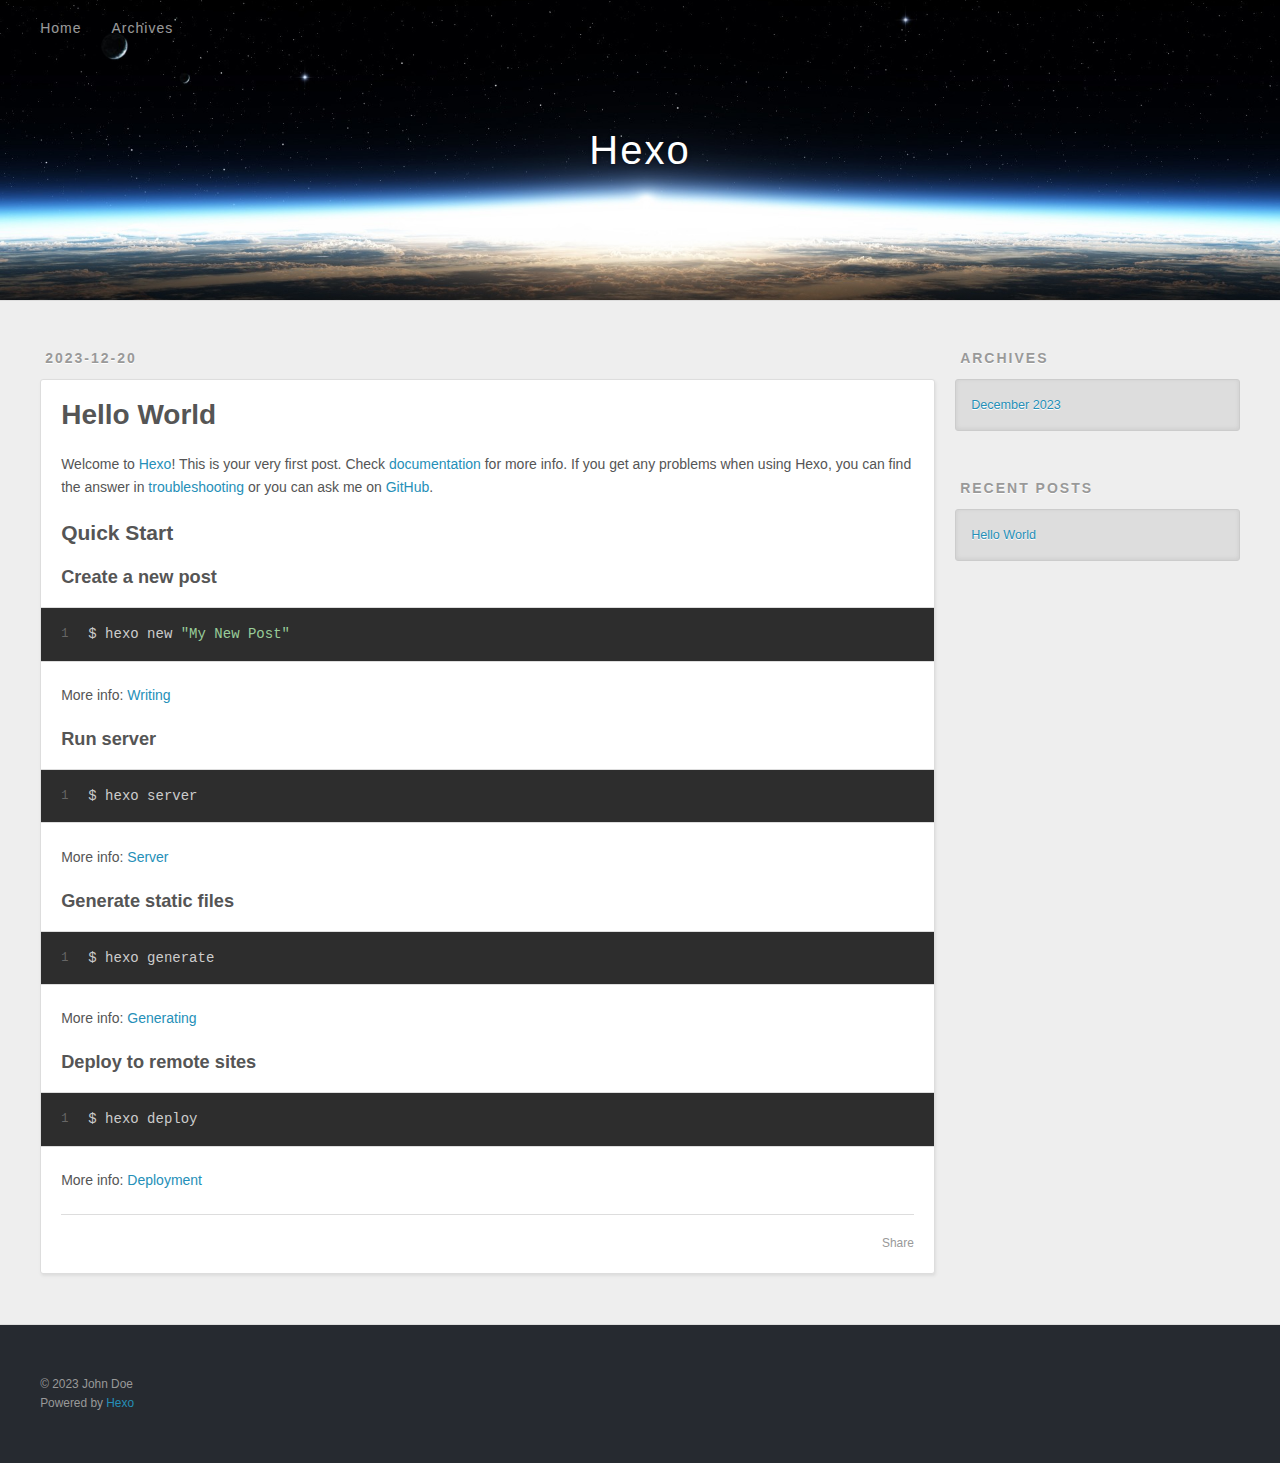
==== index.html @ 7b030cb0 "Site updated: 2023-12-20 19:58:58" ====
<!DOCTYPE html>
<html>
<head>
  <meta charset="utf-8">
  
  
  <title>Hexo</title>
  <meta name="viewport" content="width=device-width, initial-scale=1, shrink-to-fit=no">
  <meta property="og:type" content="website">
<meta property="og:title" content="Hexo">
<meta property="og:url" content="http://example.com/index.html">
<meta property="og:site_name" content="Hexo">
<meta property="og:locale" content="en_US">
<meta property="article:author" content="John Doe">
<meta name="twitter:card" content="summary">
  
    <link rel="alternate" href="/atom.xml" title="Hexo" type="application/atom+xml">
  
  
    <link rel="shortcut icon" href="/favicon.png">
  
  
  
<link rel="stylesheet" href="/css/style.css">

  
    
<link rel="stylesheet" href="/fancybox/jquery.fancybox.min.css">

  
  
<meta name="generator" content="Hexo 7.0.0"></head>

<body>
  <div id="container">
    <div id="wrap">
      <header id="header">
  <div id="banner"></div>
  <div id="header-outer" class="outer">
    <div id="header-title" class="inner">
      <h1 id="logo-wrap">
        <a href="/" id="logo">Hexo</a>
      </h1>
      
    </div>
    <div id="header-inner" class="inner">
      <nav id="main-nav">
        <a id="main-nav-toggle" class="nav-icon"><span class="fa fa-bars"></span></a>
        
          <a class="main-nav-link" href="/">Home</a>
        
          <a class="main-nav-link" href="/archives">Archives</a>
        
      </nav>
      <nav id="sub-nav">
        
        
          <a class="nav-icon" href="/atom.xml" title="RSS Feed"><span class="fa fa-rss"></span></a>
        
        <a class="nav-icon nav-search-btn" title="Search"><span class="fa fa-search"></span></a>
      </nav>
      <div id="search-form-wrap">
        <form action="//google.com/search" method="get" accept-charset="UTF-8" class="search-form"><input type="search" name="q" class="search-form-input" placeholder="Search"><button type="submit" class="search-form-submit">&#xF002;</button><input type="hidden" name="sitesearch" value="http://example.com"></form>
      </div>
    </div>
  </div>
</header>

      <div class="outer">
        <section id="main">
  
    <article id="post-hello-world" class="h-entry article article-type-post" itemprop="blogPost" itemscope itemtype="https://schema.org/BlogPosting">
  <div class="article-meta">
    <a href="/2023/12/20/hello-world/" class="article-date">
  <time class="dt-published" datetime="2023-12-20T11:10:26.184Z" itemprop="datePublished">2023-12-20</time>
</a>
    
  </div>
  <div class="article-inner">
    
    
      <header class="article-header">
        
  
    <h1 itemprop="name">
      <a class="p-name article-title" href="/2023/12/20/hello-world/">Hello World</a>
    </h1>
  

      </header>
    
    <div class="e-content article-entry" itemprop="articleBody">
      
        <p>Welcome to <a target="_blank" rel="noopener" href="https://hexo.io/">Hexo</a>! This is your very first post. Check <a target="_blank" rel="noopener" href="https://hexo.io/docs/">documentation</a> for more info. If you get any problems when using Hexo, you can find the answer in <a target="_blank" rel="noopener" href="https://hexo.io/docs/troubleshooting.html">troubleshooting</a> or you can ask me on <a target="_blank" rel="noopener" href="https://github.com/hexojs/hexo/issues">GitHub</a>.</p>
<h2 id="Quick-Start"><a href="#Quick-Start" class="headerlink" title="Quick Start"></a>Quick Start</h2><h3 id="Create-a-new-post"><a href="#Create-a-new-post" class="headerlink" title="Create a new post"></a>Create a new post</h3><figure class="highlight bash"><table><tr><td class="gutter"><pre><span class="line">1</span><br></pre></td><td class="code"><pre><span class="line">$ hexo new <span class="string">&quot;My New Post&quot;</span></span><br></pre></td></tr></table></figure>

<p>More info: <a target="_blank" rel="noopener" href="https://hexo.io/docs/writing.html">Writing</a></p>
<h3 id="Run-server"><a href="#Run-server" class="headerlink" title="Run server"></a>Run server</h3><figure class="highlight bash"><table><tr><td class="gutter"><pre><span class="line">1</span><br></pre></td><td class="code"><pre><span class="line">$ hexo server</span><br></pre></td></tr></table></figure>

<p>More info: <a target="_blank" rel="noopener" href="https://hexo.io/docs/server.html">Server</a></p>
<h3 id="Generate-static-files"><a href="#Generate-static-files" class="headerlink" title="Generate static files"></a>Generate static files</h3><figure class="highlight bash"><table><tr><td class="gutter"><pre><span class="line">1</span><br></pre></td><td class="code"><pre><span class="line">$ hexo generate</span><br></pre></td></tr></table></figure>

<p>More info: <a target="_blank" rel="noopener" href="https://hexo.io/docs/generating.html">Generating</a></p>
<h3 id="Deploy-to-remote-sites"><a href="#Deploy-to-remote-sites" class="headerlink" title="Deploy to remote sites"></a>Deploy to remote sites</h3><figure class="highlight bash"><table><tr><td class="gutter"><pre><span class="line">1</span><br></pre></td><td class="code"><pre><span class="line">$ hexo deploy</span><br></pre></td></tr></table></figure>

<p>More info: <a target="_blank" rel="noopener" href="https://hexo.io/docs/one-command-deployment.html">Deployment</a></p>

      
    </div>
    <footer class="article-footer">
      <a data-url="http://example.com/2023/12/20/hello-world/" data-id="clqdq0byg0000isug7omc07nb" data-title="Hello World" class="article-share-link"><span class="fa fa-share">Share</span></a>
      
      
      
    </footer>
  </div>
  
</article>



  


</section>
        
          <aside id="sidebar">
  
    

  
    

  
    
  
    
  <div class="widget-wrap">
    <h3 class="widget-title">Archives</h3>
    <div class="widget">
      <ul class="archive-list"><li class="archive-list-item"><a class="archive-list-link" href="/archives/2023/12/">December 2023</a></li></ul>
    </div>
  </div>


  
    
  <div class="widget-wrap">
    <h3 class="widget-title">Recent Posts</h3>
    <div class="widget">
      <ul>
        
          <li>
            <a href="/2023/12/20/hello-world/">Hello World</a>
          </li>
        
      </ul>
    </div>
  </div>

  
</aside>
        
      </div>
      <footer id="footer">
  
  <div class="outer">
    <div id="footer-info" class="inner">
      
      &copy; 2023 John Doe<br>
      Powered by <a href="https://hexo.io/" target="_blank">Hexo</a>
    </div>
  </div>
</footer>

    </div>
    <nav id="mobile-nav">
  
    <a href="/" class="mobile-nav-link">Home</a>
  
    <a href="/archives" class="mobile-nav-link">Archives</a>
  
</nav>
    


<script src="/js/jquery-3.6.4.min.js"></script>



  
<script src="/fancybox/jquery.fancybox.min.js"></script>




<script src="/js/script.js"></script>





  </div>
</body>
</html>
---- css/style.css ----
body {
  width: 100%;
}
body:before,
body:after {
  content: "";
  display: table;
}
body:after {
  clear: both;
}
html,
body,
div,
span,
applet,
object,
iframe,
h1,
h2,
h3,
h4,
h5,
h6,
p,
blockquote,
pre,
a,
abbr,
acronym,
address,
big,
cite,
code,
del,
dfn,
em,
img,
ins,
kbd,
q,
s,
samp,
small,
strike,
strong,
sub,
sup,
tt,
var,
dl,
dt,
dd,
ol,
ul,
li,
fieldset,
form,
label,
legend,
table,
caption,
tbody,
tfoot,
thead,
tr,
th,
td {
  margin: 0;
  padding: 0;
  border: 0;
  outline: 0;
  font-weight: inherit;
  font-style: inherit;
  font-family: inherit;
  font-size: 100%;
  vertical-align: baseline;
}
body {
  line-height: 1;
  color: #000;
  background: #fff;
}
ol,
ul {
  list-style: none;
}
table {
  border-collapse: separate;
  border-spacing: 0;
  vertical-align: middle;
}
caption,
th,
td {
  text-align: left;
  font-weight: normal;
  vertical-align: middle;
}
a img {
  border: none;
}
input,
button {
  margin: 0;
  padding: 0;
}
input::-moz-focus-inner,
button::-moz-focus-inner {
  border: 0;
  padding: 0;
}
html,
body,
#container {
  height: 100%;
}
body {
  background: #eee;
  font: 14px -apple-system, BlinkMacSystemFont, "Segoe UI", "Roboto", "Oxygen", "Ubuntu", "Cantarell", "Fira Sans", "Droid Sans", "Helvetica Neue", sans-serif;
  -webkit-text-size-adjust: 100%;
}
.outer {
  max-width: 1220px;
  margin: 0 auto;
  padding: 0 20px;
}
.outer:before,
.outer:after {
  content: "";
  display: table;
}
.outer:after {
  clear: both;
}
.inner {
  display: inline;
  float: left;
  width: 98.33333333333333%;
  margin: 0 0.833333333333333%;
}
.left,
.alignleft {
  float: left;
}
.right,
.alignright {
  float: right;
}
.clear {
  clear: both;
}
#container {
  position: relative;
}
.mobile-nav-on {
  overflow: hidden;
}
#wrap {
  height: 100%;
  width: 100%;
  position: absolute;
  top: 0;
  left: 0;
  -webkit-transition: 0.2s ease-out;
  -moz-transition: 0.2s ease-out;
  -ms-transition: 0.2s ease-out;
  transition: 0.2s ease-out;
  z-index: 1;
  background: #eee;
}
.mobile-nav-on #wrap {
  left: 280px;
}
@media screen and (min-width: 768px) {
  #main {
    display: inline;
    float: left;
    width: 73.33333333333333%;
    margin: 0 0.833333333333333%;
  }
}
.article-date,
.article-category-link,
.archive-year,
.widget-title {
  text-decoration: none;
  text-transform: uppercase;
  letter-spacing: 2px;
  color: #999;
  margin-bottom: 1em;
  margin-left: 5px;
  line-height: 1em;
  text-shadow: 0 1px #fff;
  font-weight: bold;
}
.article-inner,
.archive-article-inner {
  background: #fff;
  -webkit-box-shadow: 1px 2px 3px #ddd;
  box-shadow: 1px 2px 3px #ddd;
  border: 1px solid #ddd;
  border-radius: 3px;
}
.article-entry h1,
.widget h1 {
  font-size: 2em;
}
.article-entry h2,
.widget h2 {
  font-size: 1.5em;
}
.article-entry h3,
.widget h3 {
  font-size: 1.3em;
}
.article-entry h4,
.widget h4 {
  font-size: 1.2em;
}
.article-entry h5,
.widget h5 {
  font-size: 1em;
}
.article-entry h6,
.widget h6 {
  font-size: 1em;
  color: #999;
}
.article-entry hr,
.widget hr {
  border: 1px dashed #ddd;
}
.article-entry strong,
.widget strong {
  font-weight: bold;
}
.article-entry em,
.widget em,
.article-entry cite,
.widget cite {
  font-style: italic;
}
.article-entry sup,
.widget sup,
.article-entry sub,
.widget sub {
  font-size: 0.75em;
  line-height: 0;
  position: relative;
  vertical-align: baseline;
}
.article-entry sup,
.widget sup {
  top: -0.5em;
}
.article-entry sub,
.widget sub {
  bottom: -0.2em;
}
.article-entry small,
.widget small {
  font-size: 0.85em;
}
.article-entry acronym,
.widget acronym,
.article-entry abbr,
.widget abbr {
  border-bottom: 1px dotted;
}
.article-entry ul,
.widget ul,
.article-entry ol,
.widget ol,
.article-entry dl,
.widget dl {
  margin: 0 20px;
  line-height: 1.6em;
}
.article-entry ul ul,
.widget ul ul,
.article-entry ol ul,
.widget ol ul,
.article-entry ul ol,
.widget ul ol,
.article-entry ol ol,
.widget ol ol {
  margin-top: 0;
  margin-bottom: 0;
}
.article-entry ul,
.widget ul {
  list-style: disc;
}
.article-entry ol,
.widget ol {
  list-style: decimal;
}
.article-entry dt,
.widget dt {
  font-weight: bold;
}
#header {
  height: 300px;
  position: relative;
  border-bottom: 1px solid #ddd;
}
#header:before,
#header:after {
  content: "";
  position: absolute;
  left: 0;
  right: 0;
  height: 40px;
}
#header:before {
  top: 0;
  background: -webkit-linear-gradient(rgba(0,0,0,0.2), transparent);
  background: -moz-linear-gradient(rgba(0,0,0,0.2), transparent);
  background: -ms-linear-gradient(rgba(0,0,0,0.2), transparent);
  background: linear-gradient(rgba(0,0,0,0.2), transparent);
}
#header:after {
  bottom: 0;
  background: -webkit-linear-gradient(transparent, rgba(0,0,0,0.2));
  background: -moz-linear-gradient(transparent, rgba(0,0,0,0.2));
  background: -ms-linear-gradient(transparent, rgba(0,0,0,0.2));
  background: linear-gradient(transparent, rgba(0,0,0,0.2));
}
#header-outer {
  height: 100%;
  position: relative;
}
#header-inner {
  position: relative;
  overflow: hidden;
}
#banner {
  position: absolute;
  top: 0;
  left: 0;
  width: 100%;
  height: 100%;
  background: url("images/banner.jpg") center #000;
  background-size: cover;
  z-index: -1;
}
#header-title {
  text-align: center;
  height: 40px;
  position: absolute;
  top: 50%;
  left: 0;
  margin-top: -20px;
}
#logo,
#subtitle {
  text-decoration: none;
  color: #fff;
  font-weight: 300;
  text-shadow: 0 1px 4px rgba(0,0,0,0.3);
}
#logo {
  font-size: 40px;
  line-height: 40px;
  letter-spacing: 2px;
}
#subtitle {
  font-size: 16px;
  line-height: 16px;
  letter-spacing: 1px;
}
#subtitle-wrap {
  margin-top: 16px;
}
#main-nav {
  float: left;
  margin-left: -15px;
}
.nav-icon,
.main-nav-link {
  float: left;
  color: #fff;
  opacity: 0.6;
  text-decoration: none;
  text-shadow: 0 1px rgba(0,0,0,0.2);
  -webkit-transition: opacity 0.2s;
  -moz-transition: opacity 0.2s;
  -ms-transition: opacity 0.2s;
  transition: opacity 0.2s;
  display: block;
  padding: 20px 15px;
}
.nav-icon:hover,
.main-nav-link:hover {
  opacity: 1;
}
.nav-icon {
  text-align: center;
  font-size: 14px;
  width: 14px;
  height: 14px;
  padding: 20px 15px;
  position: relative;
  cursor: pointer;
}
.main-nav-link {
  font-weight: 300;
  letter-spacing: 1px;
}
@media screen and (max-width: 479px) {
  .main-nav-link {
    display: none;
  }
}
#main-nav-toggle {
  display: none;
}
@media screen and (max-width: 479px) {
  #main-nav-toggle {
    display: block;
  }
}
#sub-nav {
  float: right;
  margin-right: -15px;
}
#search-form-wrap {
  position: absolute;
  top: 15px;
  width: 150px;
  height: 30px;
  right: -150px;
  opacity: 0;
  -webkit-transition: 0.2s ease-out;
  -moz-transition: 0.2s ease-out;
  -ms-transition: 0.2s ease-out;
  transition: 0.2s ease-out;
}
#search-form-wrap.on {
  opacity: 1;
  right: 0;
}
@media screen and (max-width: 479px) {
  #search-form-wrap {
    width: 100%;
    right: -100%;
  }
}
.search-form {
  position: absolute;
  top: 0;
  left: 0;
  right: 0;
  background: #fff;
  padding: 5px 15px;
  border-radius: 15px;
  -webkit-box-shadow: 0 0 10px rgba(0,0,0,0.3);
  box-shadow: 0 0 10px rgba(0,0,0,0.3);
}
.search-form-input {
  border: none;
  background: none;
  color: #555;
  width: 100%;
  font: 13px -apple-system, BlinkMacSystemFont, "Segoe UI", "Roboto", "Oxygen", "Ubuntu", "Cantarell", "Fira Sans", "Droid Sans", "Helvetica Neue", sans-serif;
  outline: none;
}
.search-form-input::-webkit-search-results-decoration,
.search-form-input::-webkit-search-cancel-button {
  -webkit-appearance: none;
}
.search-form-submit {
  position: absolute;
  top: 50%;
  right: 10px;
  margin-top: -7px;
  font: 13px ForkAwesome;
  border: none;
  background: none;
  color: #bbb;
  cursor: pointer;
}
.search-form-submit:hover,
.search-form-submit:focus {
  color: #777;
}
.article {
  margin: 50px 0;
}
.article-inner {
  overflow: hidden;
}
.article-meta:before,
.article-meta:after {
  content: "";
  display: table;
}
.article-meta:after {
  clear: both;
}
.article-date {
  float: left;
}
.article-category {
  float: left;
  line-height: 1em;
  color: #ccc;
  text-shadow: 0 1px #fff;
  margin-left: 8px;
}
.article-category:before {
  content: "\2022";
}
.article-category-link {
  margin: 0 12px 1em;
}
.article-header {
  padding: 20px 20px 0;
}
.article-title {
  text-decoration: none;
  font-size: 2em;
  font-weight: bold;
  color: #555;
  line-height: 1.1em;
  -webkit-transition: color 0.2s;
  -moz-transition: color 0.2s;
  -ms-transition: color 0.2s;
  transition: color 0.2s;
}
a.article-title:hover {
  color: #258fb8;
}
.article-entry {
  color: #555;
  padding: 0 20px;
}
.article-entry:before,
.article-entry:after {
  content: "";
  display: table;
}
.article-entry:after {
  clear: both;
}
.article-entry p,
.article-entry table {
  line-height: 1.6em;
  margin: 1.6em 0;
}
.article-entry h1,
.article-entry h2,
.article-entry h3,
.article-entry h4,
.article-entry h5,
.article-entry h6 {
  font-weight: bold;
}
.article-entry h1,
.article-entry h2,
.article-entry h3,
.article-entry h4,
.article-entry h5,
.article-entry h6 {
  line-height: 1.1em;
  margin: 1.1em 0;
}
.article-entry a {
  color: #258fb8;
  text-decoration: none;
}
.article-entry a:hover {
  text-decoration: underline;
}
.article-entry ul,
.article-entry ol,
.article-entry dl {
  margin-top: 1.6em;
  margin-bottom: 1.6em;
}
.article-entry img,
.article-entry video {
  max-width: 100%;
  height: auto;
  display: block;
  margin: auto;
}
.article-entry iframe {
  border: none;
}
.article-entry table {
  width: 100%;
  border-collapse: collapse;
  border-spacing: 0;
}
.article-entry th {
  font-weight: bold;
  border-bottom: 3px solid #ddd;
  padding-bottom: 0.5em;
}
.article-entry td {
  border-bottom: 1px solid #ddd;
  padding: 10px 0;
}
.article-entry blockquote {
  font-family: Georgia, "Times New Roman", serif;
  margin: 1.6em 20px;
  text-align: center;
}
.article-entry blockquote footer {
  font-size: 14px;
  margin: 1.6em 0;
  font-family: -apple-system, BlinkMacSystemFont, "Segoe UI", "Roboto", "Oxygen", "Ubuntu", "Cantarell", "Fira Sans", "Droid Sans", "Helvetica Neue", sans-serif;
}
.article-entry blockquote footer cite:before {
  content: "—";
  padding: 0 0.5em;
}
.article-entry .pullquote {
  text-align: left;
  width: 45%;
  margin: 0;
}
.article-entry .pullquote.left {
  margin-left: 0.5em;
  margin-right: 1em;
}
.article-entry .pullquote.right {
  margin-right: 0.5em;
  margin-left: 1em;
}
.article-entry .caption {
  color: #999;
  display: block;
  font-size: 0.9em;
  margin-top: 0.5em;
  position: relative;
  text-align: center;
}
.article-entry .video-container {
  position: relative;
  padding-top: 56.25%;
  height: 0;
  overflow: hidden;
}
.article-entry .video-container iframe,
.article-entry .video-container object,
.article-entry .video-container embed {
  position: absolute;
  top: 0;
  left: 0;
  width: 100%;
  height: 100%;
  margin-top: 0;
}
.article-more-link a {
  display: inline-block;
  line-height: 1em;
  padding: 6px 15px;
  border-radius: 15px;
  background: #eee;
  color: #999;
  text-shadow: 0 1px #fff;
  text-decoration: none;
}
.article-more-link a:hover {
  background: #258fb8;
  color: #fff;
  text-decoration: none;
  text-shadow: 0 1px #1e7293;
}
.article-footer {
  font-size: 0.85em;
  line-height: 1.6em;
  border-top: 1px solid #ddd;
  padding-top: 1.6em;
  margin: 0 20px 20px;
}
.article-footer:before,
.article-footer:after {
  content: "";
  display: table;
}
.article-footer:after {
  clear: both;
}
.article-footer a {
  color: #999;
  text-decoration: none;
}
.article-footer a:hover {
  color: #555;
}
.article-tag-list-item {
  float: left;
  margin-right: 10px;
}
.article-tag-list-link:before {
  content: "#";
}
.article-comment-link {
  float: right;
}
.article-comment-link:before {
  padding-right: 8px;
}
.article-share-link {
  cursor: pointer;
  float: right;
  margin-left: 20px;
}
.article-share-link:before {
  padding-right: 6px;
}
#article-nav {
  position: relative;
}
#article-nav:before,
#article-nav:after {
  content: "";
  display: table;
}
#article-nav:after {
  clear: both;
}
@media screen and (min-width: 768px) {
  #article-nav {
    margin: 50px 0;
  }
  #article-nav:before {
    width: 8px;
    height: 8px;
    position: absolute;
    top: 50%;
    left: 50%;
    margin-top: -4px;
    margin-left: -4px;
    content: "";
    border-radius: 50%;
    background: #ddd;
    -webkit-box-shadow: 0 1px 2px #fff;
    box-shadow: 0 1px 2px #fff;
  }
}
.article-nav-link-wrap {
  text-decoration: none;
  text-shadow: 0 1px #fff;
  color: #999;
  -webkit-box-sizing: border-box;
  -moz-box-sizing: border-box;
  box-sizing: border-box;
  margin-top: 50px;
  text-align: center;
  display: block;
}
.article-nav-link-wrap:hover {
  color: #555;
}
@media screen and (min-width: 768px) {
  .article-nav-link-wrap {
    width: 50%;
    margin-top: 0;
  }
}
@media screen and (min-width: 768px) {
  #article-nav-newer {
    float: left;
    text-align: right;
    padding-right: 20px;
  }
}
@media screen and (min-width: 768px) {
  #article-nav-older {
    float: right;
    text-align: left;
    padding-left: 20px;
  }
}
.article-nav-caption {
  text-transform: uppercase;
  letter-spacing: 2px;
  color: #ddd;
  line-height: 1em;
  font-weight: bold;
}
#article-nav-newer .article-nav-caption {
  margin-right: -2px;
}
.article-nav-title {
  font-size: 0.85em;
  line-height: 1.6em;
  margin-top: 0.5em;
}
.article-share-box {
  position: absolute;
  display: none;
  background: #fff;
  -webkit-box-shadow: 1px 2px 10px rgba(0,0,0,0.2);
  box-shadow: 1px 2px 10px rgba(0,0,0,0.2);
  border-radius: 3px;
  margin-left: -145px;
  overflow: hidden;
  z-index: 1;
}
.article-share-box.on {
  display: block;
}
.article-share-input {
  width: 100%;
  background: none;
  -webkit-box-sizing: border-box;
  -moz-box-sizing: border-box;
  box-sizing: border-box;
  font: 14px -apple-system, BlinkMacSystemFont, "Segoe UI", "Roboto", "Oxygen", "Ubuntu", "Cantarell", "Fira Sans", "Droid Sans", "Helvetica Neue", sans-serif;
  padding: 0 15px;
  color: #555;
  outline: none;
  border: 1px solid #ddd;
  border-radius: 3px 3px 0 0;
  height: 36px;
  line-height: 36px;
}
.article-share-links {
  background: #eee;
}
.article-share-links:before,
.article-share-links:after {
  content: "";
  display: table;
}
.article-share-links:after {
  clear: both;
}
.article-share-twitter,
.article-share-facebook,
.article-share-pinterest,
.article-share-linkedin {
  width: 50px;
  height: 36px;
  display: block;
  float: left;
  position: relative;
  color: #999;
  text-shadow: 0 1px #fff;
}
.article-share-twitter:before,
.article-share-facebook:before,
.article-share-pinterest:before,
.article-share-linkedin:before {
  font-size: 20px;
  width: 20px;
  height: 20px;
  position: absolute;
  top: 50%;
  left: 50%;
  margin-top: -10px;
  margin-left: -10px;
  text-align: center;
}
.article-share-twitter:hover,
.article-share-facebook:hover,
.article-share-pinterest:hover,
.article-share-linkedin:hover {
  color: #fff;
}
.article-share-twitter:hover {
  background: #00aced;
  text-shadow: 0 1px #008abe;
}
.article-share-facebook:hover {
  background: #3b5998;
  text-shadow: 0 1px #2f477a;
}
.article-share-pinterest:hover {
  background: #cb2027;
  text-shadow: 0 1px #a21a1f;
}
.article-share-linkedin:hover {
  background: #0077b5;
  text-shadow: 0 1px #005f91;
}
.article-gallery {
  background: #000;
  position: relative;
}
.article-gallery-photos {
  position: relative;
  overflow: hidden;
}
.article-gallery-img {
  display: none;
  max-width: 100%;
}
.article-gallery-img:first-child {
  display: block;
}
.article-gallery-img.loaded {
  position: absolute;
  display: block;
}
.article-gallery-img img {
  display: block;
  max-width: 100%;
  margin: 0 auto;
}
#comments {
  background: #fff;
  -webkit-box-shadow: 1px 2px 3px #ddd;
  box-shadow: 1px 2px 3px #ddd;
  padding: 20px;
  border: 1px solid #ddd;
  border-radius: 3px;
  margin: 50px 0;
}
#comments a {
  color: #258fb8;
}
.archives-wrap {
  margin: 50px 0;
}
.archives:before,
.archives:after {
  content: "";
  display: table;
}
.archives:after {
  clear: both;
}
.archive-year-wrap {
  margin-bottom: 1em;
}
.archives {
  -webkit-column-gap: 10px;
  -moz-column-gap: 10px;
  column-gap: 10px;
}
@media screen and (min-width: 480px) and (max-width: 767px) {
  .archives {
    -webkit-column-count: 2;
    -moz-column-count: 2;
    column-count: 2;
  }
}
@media screen and (min-width: 768px) {
  .archives {
    -webkit-column-count: 3;
    -moz-column-count: 3;
    column-count: 3;
  }
}
.archive-article {
  -webkit-column-break-inside: avoid;
  page-break-inside: avoid;
  overflow: hidden;
  break-inside: avoid-column;
}
.archive-article-inner {
  padding: 10px;
  margin-bottom: 15px;
}
.archive-article-title {
  text-decoration: none;
  font-weight: bold;
  color: #555;
  -webkit-transition: color 0.2s;
  -moz-transition: color 0.2s;
  -ms-transition: color 0.2s;
  transition: color 0.2s;
  line-height: 1.6em;
}
.archive-article-title:hover {
  color: #258fb8;
}
.archive-article-footer {
  margin-top: 1em;
}
.archive-article-date {
  color: #999;
  text-decoration: none;
  font-size: 0.85em;
  line-height: 1em;
  margin-bottom: 0.5em;
  display: block;
}
#page-nav {
  margin: 50px auto;
  background: #fff;
  -webkit-box-shadow: 1px 2px 3px #ddd;
  box-shadow: 1px 2px 3px #ddd;
  border: 1px solid #ddd;
  border-radius: 3px;
  text-align: center;
  color: #999;
  overflow: hidden;
}
#page-nav:before,
#page-nav:after {
  content: "";
  display: table;
}
#page-nav:after {
  clear: both;
}
#page-nav a,
#page-nav span {
  padding: 10px 20px;
  line-height: 1;
  height: 2ex;
}
#page-nav a {
  color: #999;
  text-decoration: none;
}
#page-nav a:hover {
  background: #999;
  color: #fff;
}
#page-nav .prev {
  float: left;
}
#page-nav .next {
  float: right;
}
#page-nav .page-number {
  display: inline-block;
}
@media screen and (max-width: 479px) {
  #page-nav .page-number {
    display: none;
  }
}
#page-nav .current {
  color: #555;
  font-weight: bold;
}
#page-nav .space {
  color: #ddd;
}
#footer {
  background: #262a30;
  padding: 50px 0;
  border-top: 1px solid #ddd;
  color: #999;
}
#footer a {
  color: #258fb8;
  text-decoration: none;
}
#footer a:hover {
  text-decoration: underline;
}
#footer-info {
  line-height: 1.6em;
  font-size: 0.85em;
}
.article-entry pre,
.article-entry .highlight {
  background: #2d2d2d;
  margin: 0 -20px;
  padding: 15px 20px;
  border-style: solid;
  border-color: #ddd;
  border-width: 1px 0;
  overflow: auto;
  color: #ccc;
  line-height: 22.400000000000002px;
}
.article-entry .highlight .gutter pre,
.article-entry .gist .gist-file .gist-data .line-numbers {
  color: #666;
  font-size: 0.85em;
}
.article-entry pre,
.article-entry code {
  font-family: "Source Code Pro", Consolas, Monaco, Menlo, Consolas, monospace;
}
.article-entry code {
  background: #eee;
  text-shadow: 0 1px #fff;
  padding: 0 0.3em;
}
.article-entry pre code {
  background: none;
  text-shadow: none;
  padding: 0;
}
.article-entry .highlight pre {
  border: none;
  margin: 0;
  padding: 0;
}
.article-entry .highlight table {
  margin: 0;
  width: auto;
}
.article-entry .highlight td {
  border: none;
  padding: 0;
}
.article-entry .highlight figcaption {
  font-size: 0.85em;
  color: #999;
  line-height: 1em;
  margin-bottom: 1em;
}
.article-entry .highlight figcaption:before,
.article-entry .highlight figcaption:after {
  content: "";
  display: table;
}
.article-entry .highlight figcaption:after {
  clear: both;
}
.article-entry .highlight figcaption a {
  float: right;
}
.article-entry .highlight .gutter {
  -moz-user-select: none;
  -ms-user-select: none;
  -webkit-user-select: none;
  -webkit-user-select: none;
  -moz-user-select: none;
  -ms-user-select: none;
  user-select: none;
}
.article-entry .highlight .gutter pre {
  text-align: right;
  padding-right: 20px;
}
.article-entry .highlight .line {
  height: 22.400000000000002px;
}
.article-entry .highlight .line.marked {
  background: #515151;
}
.article-entry .gist {
  margin: 0 -20px;
  border-style: solid;
  border-color: #ddd;
  border-width: 1px 0;
  background: #2d2d2d;
  padding: 15px 20px 15px 0;
}
.article-entry .gist .gist-file {
  border: none;
  font-family: "Source Code Pro", Consolas, Monaco, Menlo, Consolas, monospace;
  margin: 0;
}
.article-entry .gist .gist-file .gist-data {
  background: none;
  border: none;
}
.article-entry .gist .gist-file .gist-data .line-numbers {
  background: none;
  border: none;
  padding: 0 20px 0 0;
}
.article-entry .gist .gist-file .gist-data .line-data {
  padding: 0 !important;
}
.article-entry .gist .gist-file .highlight {
  margin: 0;
  padding: 0;
  border: none;
}
.article-entry .gist .gist-file .gist-meta {
  background: #2d2d2d;
  color: #999;
  font: 0.85em -apple-system, BlinkMacSystemFont, "Segoe UI", "Roboto", "Oxygen", "Ubuntu", "Cantarell", "Fira Sans", "Droid Sans", "Helvetica Neue", sans-serif;
  text-shadow: 0 0;
  padding: 0;
  margin-top: 1em;
  margin-left: 20px;
}
.article-entry .gist .gist-file .gist-meta a {
  color: #258fb8;
  font-weight: normal;
}
.article-entry .gist .gist-file .gist-meta a:hover {
  text-decoration: underline;
}
pre .comment,
pre .title {
  color: #999;
}
pre .variable,
pre .attribute,
pre .tag,
pre .regexp,
pre .ruby .constant,
pre .xml .tag .title,
pre .xml .pi,
pre .xml .doctype,
pre .html .doctype,
pre .css .id,
pre .css .class,
pre .css .pseudo {
  color: #f2777a;
}
pre .number,
pre .preprocessor,
pre .built_in,
pre .literal,
pre .params,
pre .constant {
  color: #f99157;
}
pre .class,
pre .ruby .class .title,
pre .css .rules .attribute {
  color: #9c9;
}
pre .string,
pre .value,
pre .inheritance,
pre .header,
pre .ruby .symbol,
pre .xml .cdata {
  color: #9c9;
}
pre .css .hexcolor {
  color: #6cc;
}
pre .function,
pre .python .decorator,
pre .python .title,
pre .ruby .function .title,
pre .ruby .title .keyword,
pre .perl .sub,
pre .javascript .title,
pre .coffeescript .title {
  color: #69c;
}
pre .keyword,
pre .javascript .function {
  color: #c9c;
}
@media screen and (max-width: 479px) {
  #mobile-nav {
    position: absolute;
    top: 0;
    left: 0;
    width: 280px;
    height: 100%;
    background: #191919;
    border-right: 1px solid #fff;
  }
}
@media screen and (max-width: 479px) {
  .mobile-nav-link {
    display: block;
    color: #999;
    text-decoration: none;
    padding: 15px 20px;
    font-weight: bold;
  }
  .mobile-nav-link:hover {
    color: #fff;
  }
}
@media screen and (min-width: 768px) {
  #sidebar {
    display: inline;
    float: left;
    width: 23.333333333333332%;
    margin: 0 0.833333333333333%;
  }
}
.widget-wrap {
  margin: 50px 0;
}
.widget {
  color: #777;
  text-shadow: 0 1px #fff;
  background: #ddd;
  -webkit-box-shadow: 0 -1px 4px #ccc inset;
  box-shadow: 0 -1px 4px #ccc inset;
  border: 1px solid #ccc;
  padding: 15px;
  border-radius: 3px;
}
.widget a {
  color: #258fb8;
  text-decoration: none;
}
.widget a:hover {
  text-decoration: underline;
}
.widget ul ul,
.widget ol ul,
.widget dl ul,
.widget ul ol,
.widget ol ol,
.widget dl ol,
.widget ul dl,
.widget ol dl,
.widget dl dl {
  margin-left: 15px;
  list-style: disc;
}
.widget {
  line-height: 1.6em;
  word-wrap: break-word;
  font-size: 0.9em;
}
.widget ul,
.widget ol {
  list-style: none;
  margin: 0;
}
.widget ul ul,
.widget ol ul,
.widget ul ol,
.widget ol ol {
  margin: 0 20px;
}
.widget ul ul,
.widget ol ul {
  list-style: disc;
}
.widget ul ol,
.widget ol ol {
  list-style: decimal;
}
.category-list-count,
.tag-list-count,
.archive-list-count {
  padding-left: 5px;
  color: #999;
  font-size: 0.85em;
}
.category-list-count:before,
.tag-list-count:before,
.archive-list-count:before {
  content: "(";
}
.category-list-count:after,
.tag-list-count:after,
.archive-list-count:after {
  content: ")";
}
.tagcloud a {
  margin-right: 5px;
  display: inline-block;
}
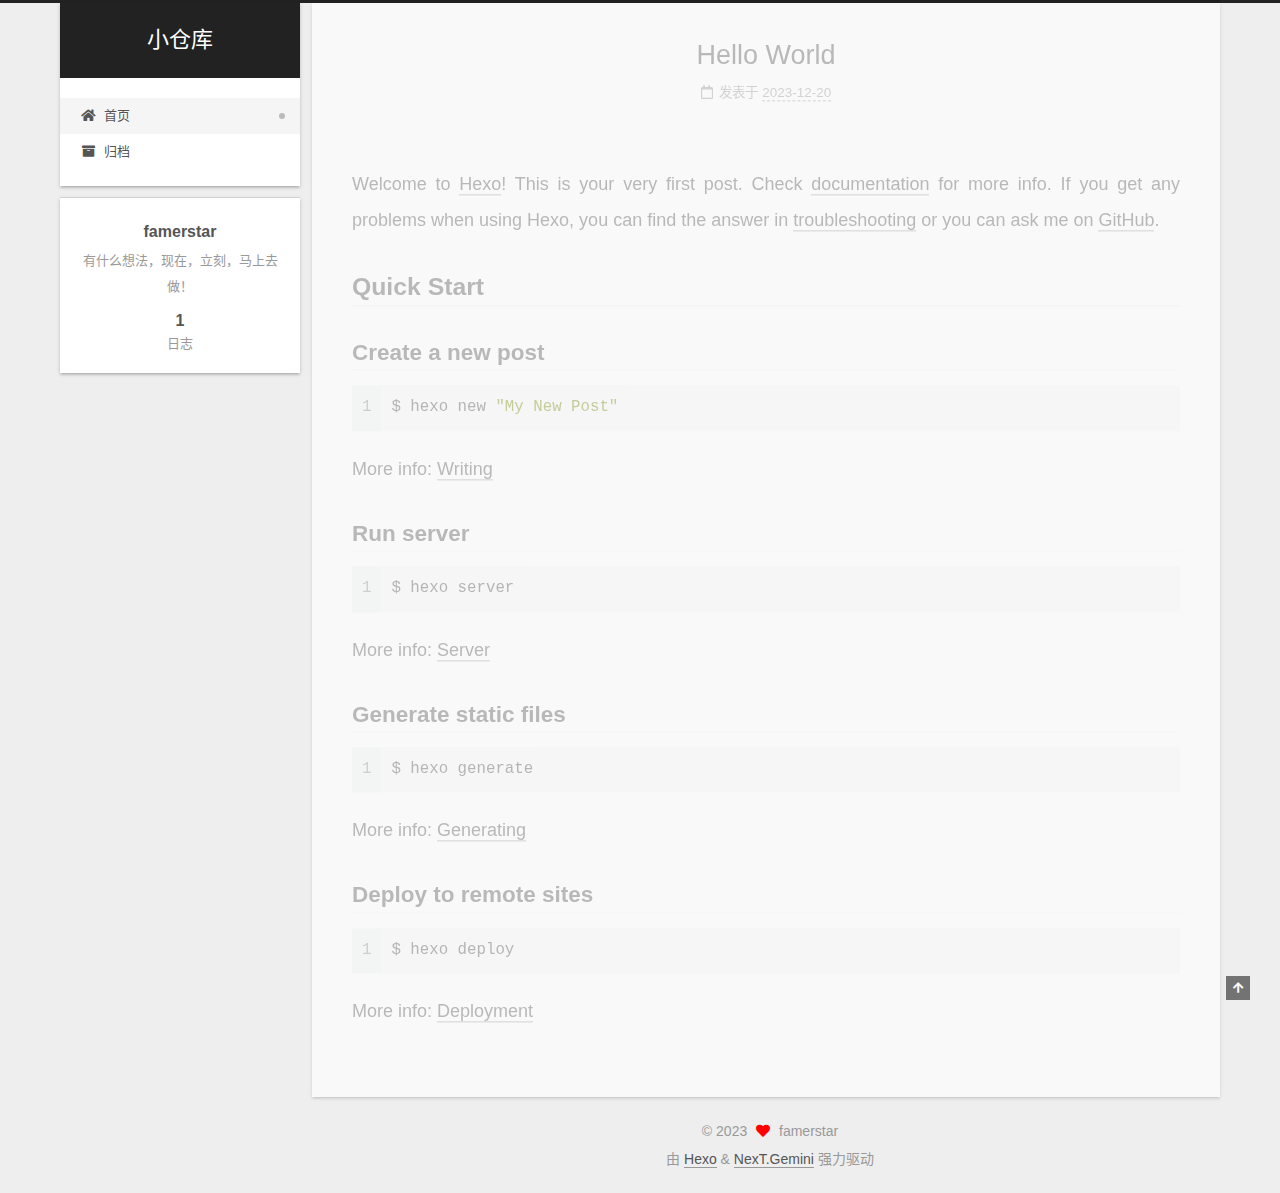
==== commit 6ea0df55: "Site updated: 2023-12-20 20:48:47" ====
--- a/index.html
+++ b/index.html
@@ -1,205 +1,371 @@
 <!DOCTYPE html>
-<html>
+<html lang="zh-CN">
 <head>
-  <meta charset="utf-8">
-  
-  
-  <title>Hexo</title>
-  <meta name="viewport" content="width=device-width, initial-scale=1, shrink-to-fit=no">
-  <meta property="og:type" content="website">
-<meta property="og:title" content="Hexo">
+  <meta charset="UTF-8">
+<meta name="viewport" content="width=device-width, initial-scale=1, maximum-scale=2">
+<meta name="theme-color" content="#222">
+<meta name="generator" content="Hexo 7.0.0">
+  <link rel="apple-touch-icon" sizes="180x180" href="/images/apple-touch-icon-next.png">
+  <link rel="icon" type="image/png" sizes="32x32" href="/images/favicon-32x32-next.png">
+  <link rel="icon" type="image/png" sizes="16x16" href="/images/favicon-16x16-next.png">
+  <link rel="mask-icon" href="/images/logo.svg" color="#222">
+
+<link rel="stylesheet" href="/css/main.css">
+
+
+<link rel="stylesheet" href="/lib/font-awesome/css/all.min.css">
+
+<script id="hexo-configurations">
+    var NexT = window.NexT || {};
+    var CONFIG = {"hostname":"example.com","root":"/","scheme":"Gemini","version":"7.8.0","exturl":false,"sidebar":{"position":"left","display":"post","padding":18,"offset":12,"onmobile":false},"copycode":{"enable":false,"show_result":false,"style":null},"back2top":{"enable":true,"sidebar":false,"scrollpercent":false},"bookmark":{"enable":false,"color":"#222","save":"auto"},"fancybox":false,"mediumzoom":false,"lazyload":false,"pangu":false,"comments":{"style":"tabs","active":null,"storage":true,"lazyload":false,"nav":null},"algolia":{"hits":{"per_page":10},"labels":{"input_placeholder":"Search for Posts","hits_empty":"We didn't find any results for the search: ${query}","hits_stats":"${hits} results found in ${time} ms"}},"localsearch":{"enable":false,"trigger":"auto","top_n_per_article":1,"unescape":false,"preload":false},"motion":{"enable":true,"async":false,"transition":{"post_block":"fadeIn","post_header":"slideDownIn","post_body":"slideDownIn","coll_header":"slideLeftIn","sidebar":"slideUpIn"}}};
+  </script>
+
+  <meta name="description" content="有什么想法，现在，立刻，马上去做！">
+<meta property="og:type" content="website">
+<meta property="og:title" content="小仓库">
 <meta property="og:url" content="http://example.com/index.html">
-<meta property="og:site_name" content="Hexo">
-<meta property="og:locale" content="en_US">
-<meta property="article:author" content="John Doe">
+<meta property="og:site_name" content="小仓库">
+<meta property="og:description" content="有什么想法，现在，立刻，马上去做！">
+<meta property="og:locale" content="zh_CN">
+<meta property="article:author" content="famerstar">
 <meta name="twitter:card" content="summary">
-  
-    <link rel="alternate" href="/atom.xml" title="Hexo" type="application/atom+xml">
-  
-  
-    <link rel="shortcut icon" href="/favicon.png">
-  
-  
-  
-<link rel="stylesheet" href="/css/style.css">
-
-  
-    
-<link rel="stylesheet" href="/fancybox/jquery.fancybox.min.css">
-
-  
-  
-<meta name="generator" content="Hexo 7.0.0"></head>
-
-<body>
-  <div id="container">
-    <div id="wrap">
-      <header id="header">
-  <div id="banner"></div>
-  <div id="header-outer" class="outer">
-    <div id="header-title" class="inner">
-      <h1 id="logo-wrap">
-        <a href="/" id="logo">Hexo</a>
-      </h1>
+
+<link rel="canonical" href="http://example.com/">
+
+
+<script id="page-configurations">
+  // https://hexo.io/docs/variables.html
+  CONFIG.page = {
+    sidebar: "",
+    isHome : true,
+    isPost : false,
+    lang   : 'zh-CN'
+  };
+</script>
+
+  <title>小仓库</title>
+  
+
+
+
+
+
+
+  <noscript>
+  <style>
+  .use-motion .brand,
+  .use-motion .menu-item,
+  .sidebar-inner,
+  .use-motion .post-block,
+  .use-motion .pagination,
+  .use-motion .comments,
+  .use-motion .post-header,
+  .use-motion .post-body,
+  .use-motion .collection-header { opacity: initial; }
+
+  .use-motion .site-title,
+  .use-motion .site-subtitle {
+    opacity: initial;
+    top: initial;
+  }
+
+  .use-motion .logo-line-before i { left: initial; }
+  .use-motion .logo-line-after i { right: initial; }
+  </style>
+</noscript>
+
+</head>
+
+<body itemscope itemtype="http://schema.org/WebPage">
+  <div class="container use-motion">
+    <div class="headband"></div>
+
+    <header class="header" itemscope itemtype="http://schema.org/WPHeader">
+      <div class="header-inner"><div class="site-brand-container">
+  <div class="site-nav-toggle">
+    <div class="toggle" aria-label="切换导航栏">
+      <span class="toggle-line toggle-line-first"></span>
+      <span class="toggle-line toggle-line-middle"></span>
+      <span class="toggle-line toggle-line-last"></span>
+    </div>
+  </div>
+
+  <div class="site-meta">
+
+    <a href="/" class="brand" rel="start">
+      <span class="logo-line-before"><i></i></span>
+      <h1 class="site-title">小仓库</h1>
+      <span class="logo-line-after"><i></i></span>
+    </a>
+  </div>
+
+  <div class="site-nav-right">
+    <div class="toggle popup-trigger">
+    </div>
+  </div>
+</div>
+
+
+
+
+<nav class="site-nav">
+  <ul id="menu" class="main-menu menu">
+        <li class="menu-item menu-item-home">
+
+    <a href="/" rel="section"><i class="fa fa-home fa-fw"></i>首页</a>
+
+  </li>
+        <li class="menu-item menu-item-archives">
+
+    <a href="/archives/" rel="section"><i class="fa fa-archive fa-fw"></i>归档</a>
+
+  </li>
+  </ul>
+</nav>
+
+
+
+
+</div>
+    </header>
+
+    
+  <div class="back-to-top">
+    <i class="fa fa-arrow-up"></i>
+    <span>0%</span>
+  </div>
+
+
+    <main class="main">
+      <div class="main-inner">
+        <div class="content-wrap">
+          
+
+          <div class="content index posts-expand">
+            
+      
+  
+  
+  <article itemscope itemtype="http://schema.org/Article" class="post-block" lang="zh-CN">
+    <link itemprop="mainEntityOfPage" href="http://example.com/2023/12/20/hello-world/">
+
+    <span hidden itemprop="author" itemscope itemtype="http://schema.org/Person">
+      <meta itemprop="image" content="/images/avatar.gif">
+      <meta itemprop="name" content="famerstar">
+      <meta itemprop="description" content="有什么想法，现在，立刻，马上去做！">
+    </span>
+
+    <span hidden itemprop="publisher" itemscope itemtype="http://schema.org/Organization">
+      <meta itemprop="name" content="小仓库">
+    </span>
+      <header class="post-header">
+        <h2 class="post-title" itemprop="name headline">
+          
+            <a href="/2023/12/20/hello-world/" class="post-title-link" itemprop="url">Hello World</a>
+        </h2>
+
+        <div class="post-meta">
+            <span class="post-meta-item">
+              <span class="post-meta-item-icon">
+                <i class="far fa-calendar"></i>
+              </span>
+              <span class="post-meta-item-text">发表于</span>
+
+              <time title="创建时间：2023-12-20 19:10:26" itemprop="dateCreated datePublished" datetime="2023-12-20T19:10:26+08:00">2023-12-20</time>
+            </span>
+
+          
+
+        </div>
+      </header>
+
+    
+    
+    
+    <div class="post-body" itemprop="articleBody">
+
+      
+          <p>Welcome to <a target="_blank" rel="noopener" href="https://hexo.io/">Hexo</a>! This is your very first post. Check <a target="_blank" rel="noopener" href="https://hexo.io/docs/">documentation</a> for more info. If you get any problems when using Hexo, you can find the answer in <a target="_blank" rel="noopener" href="https://hexo.io/docs/troubleshooting.html">troubleshooting</a> or you can ask me on <a target="_blank" rel="noopener" href="https://github.com/hexojs/hexo/issues">GitHub</a>.</p>
+<h2 id="Quick-Start"><a href="#Quick-Start" class="headerlink" title="Quick Start"></a>Quick Start</h2><h3 id="Create-a-new-post"><a href="#Create-a-new-post" class="headerlink" title="Create a new post"></a>Create a new post</h3><figure class="highlight bash"><table><tr><td class="gutter"><pre><span class="line">1</span><br></pre></td><td class="code"><pre><span class="line">$ hexo new <span class="string">&quot;My New Post&quot;</span></span><br></pre></td></tr></table></figure>
+
+<p>More info: <a target="_blank" rel="noopener" href="https://hexo.io/docs/writing.html">Writing</a></p>
+<h3 id="Run-server"><a href="#Run-server" class="headerlink" title="Run server"></a>Run server</h3><figure class="highlight bash"><table><tr><td class="gutter"><pre><span class="line">1</span><br></pre></td><td class="code"><pre><span class="line">$ hexo server</span><br></pre></td></tr></table></figure>
+
+<p>More info: <a target="_blank" rel="noopener" href="https://hexo.io/docs/server.html">Server</a></p>
+<h3 id="Generate-static-files"><a href="#Generate-static-files" class="headerlink" title="Generate static files"></a>Generate static files</h3><figure class="highlight bash"><table><tr><td class="gutter"><pre><span class="line">1</span><br></pre></td><td class="code"><pre><span class="line">$ hexo generate</span><br></pre></td></tr></table></figure>
+
+<p>More info: <a target="_blank" rel="noopener" href="https://hexo.io/docs/generating.html">Generating</a></p>
+<h3 id="Deploy-to-remote-sites"><a href="#Deploy-to-remote-sites" class="headerlink" title="Deploy to remote sites"></a>Deploy to remote sites</h3><figure class="highlight bash"><table><tr><td class="gutter"><pre><span class="line">1</span><br></pre></td><td class="code"><pre><span class="line">$ hexo deploy</span><br></pre></td></tr></table></figure>
+
+<p>More info: <a target="_blank" rel="noopener" href="https://hexo.io/docs/one-command-deployment.html">Deployment</a></p>
+
       
     </div>
-    <div id="header-inner" class="inner">
-      <nav id="main-nav">
-        <a id="main-nav-toggle" class="nav-icon"><span class="fa fa-bars"></span></a>
+
+    
+    
+    
+      <footer class="post-footer">
+        <div class="post-eof"></div>
+      </footer>
+  </article>
+  
+  
+  
+
+
+  
+
+
+
+          </div>
+          
+
+<script>
+  window.addEventListener('tabs:register', () => {
+    let { activeClass } = CONFIG.comments;
+    if (CONFIG.comments.storage) {
+      activeClass = localStorage.getItem('comments_active') || activeClass;
+    }
+    if (activeClass) {
+      let activeTab = document.querySelector(`a[href="#comment-${activeClass}"]`);
+      if (activeTab) {
+        activeTab.click();
+      }
+    }
+  });
+  if (CONFIG.comments.storage) {
+    window.addEventListener('tabs:click', event => {
+      if (!event.target.matches('.tabs-comment .tab-content .tab-pane')) return;
+      let commentClass = event.target.classList[1];
+      localStorage.setItem('comments_active', commentClass);
+    });
+  }
+</script>
+
+        </div>
+          
+  
+  <div class="toggle sidebar-toggle">
+    <span class="toggle-line toggle-line-first"></span>
+    <span class="toggle-line toggle-line-middle"></span>
+    <span class="toggle-line toggle-line-last"></span>
+  </div>
+
+  <aside class="sidebar">
+    <div class="sidebar-inner">
+
+      <ul class="sidebar-nav motion-element">
+        <li class="sidebar-nav-toc">
+          文章目录
+        </li>
+        <li class="sidebar-nav-overview">
+          站点概览
+        </li>
+      </ul>
+
+      <!--noindex-->
+      <div class="post-toc-wrap sidebar-panel">
+      </div>
+      <!--/noindex-->
+
+      <div class="site-overview-wrap sidebar-panel">
+        <div class="site-author motion-element" itemprop="author" itemscope itemtype="http://schema.org/Person">
+  <p class="site-author-name" itemprop="name">famerstar</p>
+  <div class="site-description" itemprop="description">有什么想法，现在，立刻，马上去做！</div>
+</div>
+<div class="site-state-wrap motion-element">
+  <nav class="site-state">
+      <div class="site-state-item site-state-posts">
+          <a href="/archives/">
         
-          <a class="main-nav-link" href="/">Home</a>
+          <span class="site-state-item-count">1</span>
+          <span class="site-state-item-name">日志</span>
+        </a>
+      </div>
+  </nav>
+</div>
+
+
+
+      </div>
+
+    </div>
+  </aside>
+  <div id="sidebar-dimmer"></div>
+
+
+      </div>
+    </main>
+
+    <footer class="footer">
+      <div class="footer-inner">
         
-          <a class="main-nav-link" href="/archives">Archives</a>
+
         
-      </nav>
-      <nav id="sub-nav">
+
+<div class="copyright">
+  
+  &copy; 
+  <span itemprop="copyrightYear">2023</span>
+  <span class="with-love">
+    <i class="fa fa-heart"></i>
+  </span>
+  <span class="author" itemprop="copyrightHolder">famerstar</span>
+</div>
+  <div class="powered-by">由 <a href="https://hexo.io/" class="theme-link" rel="noopener" target="_blank">Hexo</a> & <a href="https://theme-next.org/" class="theme-link" rel="noopener" target="_blank">NexT.Gemini</a> 强力驱动
+  </div>
+
         
-        
-          <a class="nav-icon" href="/atom.xml" title="RSS Feed"><span class="fa fa-rss"></span></a>
-        
-        <a class="nav-icon nav-search-btn" title="Search"><span class="fa fa-search"></span></a>
-      </nav>
-      <div id="search-form-wrap">
-        <form action="//google.com/search" method="get" accept-charset="UTF-8" class="search-form"><input type="search" name="q" class="search-form-input" placeholder="Search"><button type="submit" class="search-form-submit">&#xF002;</button><input type="hidden" name="sitesearch" value="http://example.com"></form>
-      </div>
-    </div>
-  </div>
-</header>
-
-      <div class="outer">
-        <section id="main">
-  
-    <article id="post-hello-world" class="h-entry article article-type-post" itemprop="blogPost" itemscope itemtype="https://schema.org/BlogPosting">
-  <div class="article-meta">
-    <a href="/2023/12/20/hello-world/" class="article-date">
-  <time class="dt-published" datetime="2023-12-20T11:10:26.184Z" itemprop="datePublished">2023-12-20</time>
-</a>
-    
-  </div>
-  <div class="article-inner">
-    
-    
-      <header class="article-header">
-        
-  
-    <h1 itemprop="name">
-      <a class="p-name article-title" href="/2023/12/20/hello-world/">Hello World</a>
-    </h1>
-  
-
-      </header>
-    
-    <div class="e-content article-entry" itemprop="articleBody">
-      
-        <p>Welcome to <a target="_blank" rel="noopener" href="https://hexo.io/">Hexo</a>! This is your very first post. Check <a target="_blank" rel="noopener" href="https://hexo.io/docs/">documentation</a> for more info. If you get any problems when using Hexo, you can find the answer in <a target="_blank" rel="noopener" href="https://hexo.io/docs/troubleshooting.html">troubleshooting</a> or you can ask me on <a target="_blank" rel="noopener" href="https://github.com/hexojs/hexo/issues">GitHub</a>.</p>
-<h2 id="Quick-Start"><a href="#Quick-Start" class="headerlink" title="Quick Start"></a>Quick Start</h2><h3 id="Create-a-new-post"><a href="#Create-a-new-post" class="headerlink" title="Create a new post"></a>Create a new post</h3><figure class="highlight bash"><table><tr><td class="gutter"><pre><span class="line">1</span><br></pre></td><td class="code"><pre><span class="line">$ hexo new <span class="string">&quot;My New Post&quot;</span></span><br></pre></td></tr></table></figure>
-
-<p>More info: <a target="_blank" rel="noopener" href="https://hexo.io/docs/writing.html">Writing</a></p>
-<h3 id="Run-server"><a href="#Run-server" class="headerlink" title="Run server"></a>Run server</h3><figure class="highlight bash"><table><tr><td class="gutter"><pre><span class="line">1</span><br></pre></td><td class="code"><pre><span class="line">$ hexo server</span><br></pre></td></tr></table></figure>
-
-<p>More info: <a target="_blank" rel="noopener" href="https://hexo.io/docs/server.html">Server</a></p>
-<h3 id="Generate-static-files"><a href="#Generate-static-files" class="headerlink" title="Generate static files"></a>Generate static files</h3><figure class="highlight bash"><table><tr><td class="gutter"><pre><span class="line">1</span><br></pre></td><td class="code"><pre><span class="line">$ hexo generate</span><br></pre></td></tr></table></figure>
-
-<p>More info: <a target="_blank" rel="noopener" href="https://hexo.io/docs/generating.html">Generating</a></p>
-<h3 id="Deploy-to-remote-sites"><a href="#Deploy-to-remote-sites" class="headerlink" title="Deploy to remote sites"></a>Deploy to remote sites</h3><figure class="highlight bash"><table><tr><td class="gutter"><pre><span class="line">1</span><br></pre></td><td class="code"><pre><span class="line">$ hexo deploy</span><br></pre></td></tr></table></figure>
-
-<p>More info: <a target="_blank" rel="noopener" href="https://hexo.io/docs/one-command-deployment.html">Deployment</a></p>
-
-      
-    </div>
-    <footer class="article-footer">
-      <a data-url="http://example.com/2023/12/20/hello-world/" data-id="clqdq0byg0000isug7omc07nb" data-title="Hello World" class="article-share-link"><span class="fa fa-share">Share</span></a>
-      
-      
-      
+
+
+
+
+
+
+
+
+      </div>
     </footer>
   </div>
-  
-</article>
-
-
-
-  
-
-
-</section>
-        
-          <aside id="sidebar">
-  
-    
-
-  
-    
-
-  
-    
-  
-    
-  <div class="widget-wrap">
-    <h3 class="widget-title">Archives</h3>
-    <div class="widget">
-      <ul class="archive-list"><li class="archive-list-item"><a class="archive-list-link" href="/archives/2023/12/">December 2023</a></li></ul>
-    </div>
-  </div>
-
-
-  
-    
-  <div class="widget-wrap">
-    <h3 class="widget-title">Recent Posts</h3>
-    <div class="widget">
-      <ul>
-        
-          <li>
-            <a href="/2023/12/20/hello-world/">Hello World</a>
-          </li>
-        
-      </ul>
-    </div>
-  </div>
-
-  
-</aside>
-        
-      </div>
-      <footer id="footer">
-  
-  <div class="outer">
-    <div id="footer-info" class="inner">
-      
-      &copy; 2023 John Doe<br>
-      Powered by <a href="https://hexo.io/" target="_blank">Hexo</a>
-    </div>
-  </div>
-</footer>
-
-    </div>
-    <nav id="mobile-nav">
-  
-    <a href="/" class="mobile-nav-link">Home</a>
-  
-    <a href="/archives" class="mobile-nav-link">Archives</a>
-  
-</nav>
-    
-
-
-<script src="/js/jquery-3.6.4.min.js"></script>
-
-
-
-  
-<script src="/fancybox/jquery.fancybox.min.js"></script>
-
-
-
-
-<script src="/js/script.js"></script>
-
-
-
-
-
-  </div>
+
+  
+  <script src="/lib/anime.min.js"></script>
+  <script src="/lib/velocity/velocity.min.js"></script>
+  <script src="/lib/velocity/velocity.ui.min.js"></script>
+
+<script src="/js/utils.js"></script>
+
+<script src="/js/motion.js"></script>
+
+
+<script src="/js/schemes/pisces.js"></script>
+
+
+<script src="/js/next-boot.js"></script>
+
+
+
+
+  
+
+
+
+
+
+
+
+
+
+
+
+
+
+
+
+  
+
+  
+
 </body>
-</html>+</html>
--- a/css/main.css
+++ b/css/main.css
@@ -0,0 +1,2565 @@
+:root {
+  --body-bg-color: #eee;
+  --content-bg-color: #fff;
+  --card-bg-color: #f5f5f5;
+  --text-color: #555;
+  --blockquote-color: #666;
+  --link-color: #555;
+  --link-hover-color: #222;
+  --brand-color: #fff;
+  --brand-hover-color: #fff;
+  --table-row-odd-bg-color: #f9f9f9;
+  --table-row-hover-bg-color: #f5f5f5;
+  --menu-item-bg-color: #f5f5f5;
+  --btn-default-bg: #fff;
+  --btn-default-color: #555;
+  --btn-default-border-color: #555;
+  --btn-default-hover-bg: #222;
+  --btn-default-hover-color: #fff;
+  --btn-default-hover-border-color: #222;
+}
+html {
+  line-height: 1.15; /* 1 */
+  -webkit-text-size-adjust: 100%; /* 2 */
+}
+body {
+  margin: 0;
+}
+main {
+  display: block;
+}
+h1 {
+  font-size: 2em;
+  margin: 0.67em 0;
+}
+hr {
+  box-sizing: content-box; /* 1 */
+  height: 0; /* 1 */
+  overflow: visible; /* 2 */
+}
+pre {
+  font-family: monospace, monospace; /* 1 */
+  font-size: 1em; /* 2 */
+}
+a {
+  background: transparent;
+}
+abbr[title] {
+  border-bottom: none; /* 1 */
+  text-decoration: underline; /* 2 */
+  text-decoration: underline dotted; /* 2 */
+}
+b,
+strong {
+  font-weight: bolder;
+}
+code,
+kbd,
+samp {
+  font-family: monospace, monospace; /* 1 */
+  font-size: 1em; /* 2 */
+}
+small {
+  font-size: 80%;
+}
+sub,
+sup {
+  font-size: 75%;
+  line-height: 0;
+  position: relative;
+  vertical-align: baseline;
+}
+sub {
+  bottom: -0.25em;
+}
+sup {
+  top: -0.5em;
+}
+img {
+  border-style: none;
+}
+button,
+input,
+optgroup,
+select,
+textarea {
+  font-family: inherit; /* 1 */
+  font-size: 100%; /* 1 */
+  line-height: 1.15; /* 1 */
+  margin: 0; /* 2 */
+}
+button,
+input {
+/* 1 */
+  overflow: visible;
+}
+button,
+select {
+/* 1 */
+  text-transform: none;
+}
+button,
+[type='button'],
+[type='reset'],
+[type='submit'] {
+  -webkit-appearance: button;
+}
+button::-moz-focus-inner,
+[type='button']::-moz-focus-inner,
+[type='reset']::-moz-focus-inner,
+[type='submit']::-moz-focus-inner {
+  border-style: none;
+  padding: 0;
+}
+button:-moz-focusring,
+[type='button']:-moz-focusring,
+[type='reset']:-moz-focusring,
+[type='submit']:-moz-focusring {
+  outline: 1px dotted ButtonText;
+}
+fieldset {
+  padding: 0.35em 0.75em 0.625em;
+}
+legend {
+  box-sizing: border-box; /* 1 */
+  color: inherit; /* 2 */
+  display: table; /* 1 */
+  max-width: 100%; /* 1 */
+  padding: 0; /* 3 */
+  white-space: normal; /* 1 */
+}
+progress {
+  vertical-align: baseline;
+}
+textarea {
+  overflow: auto;
+}
+[type='checkbox'],
+[type='radio'] {
+  box-sizing: border-box; /* 1 */
+  padding: 0; /* 2 */
+}
+[type='number']::-webkit-inner-spin-button,
+[type='number']::-webkit-outer-spin-button {
+  height: auto;
+}
+[type='search'] {
+  outline-offset: -2px; /* 2 */
+  -webkit-appearance: textfield; /* 1 */
+}
+[type='search']::-webkit-search-decoration {
+  -webkit-appearance: none;
+}
+::-webkit-file-upload-button {
+  font: inherit; /* 2 */
+  -webkit-appearance: button; /* 1 */
+}
+details {
+  display: block;
+}
+summary {
+  display: list-item;
+}
+template {
+  display: none;
+}
+[hidden] {
+  display: none;
+}
+::selection {
+  background: #262a30;
+  color: #eee;
+}
+html,
+body {
+  height: 100%;
+}
+body {
+  background: var(--body-bg-color);
+  color: var(--text-color);
+  font-family: 'Lato', "PingFang SC", "Microsoft YaHei", sans-serif;
+  font-size: 1em;
+  line-height: 2;
+}
+@media (max-width: 991px) {
+  body {
+    padding-left: 0 !important;
+    padding-right: 0 !important;
+  }
+}
+h1,
+h2,
+h3,
+h4,
+h5,
+h6 {
+  font-family: 'Lato', "PingFang SC", "Microsoft YaHei", sans-serif;
+  font-weight: bold;
+  line-height: 1.5;
+  margin: 20px 0 15px;
+}
+h1 {
+  font-size: 1.5em;
+}
+h2 {
+  font-size: 1.375em;
+}
+h3 {
+  font-size: 1.25em;
+}
+h4 {
+  font-size: 1.125em;
+}
+h5 {
+  font-size: 1em;
+}
+h6 {
+  font-size: 0.875em;
+}
+p {
+  margin: 0 0 20px 0;
+}
+a,
+span.exturl {
+  border-bottom: 1px solid #999;
+  color: var(--link-color);
+  outline: 0;
+  text-decoration: none;
+  overflow-wrap: break-word;
+  word-wrap: break-word;
+  cursor: pointer;
+}
+a:hover,
+span.exturl:hover {
+  border-bottom-color: var(--link-hover-color);
+  color: var(--link-hover-color);
+}
+iframe,
+img,
+video {
+  display: block;
+  margin-left: auto;
+  margin-right: auto;
+  max-width: 100%;
+}
+hr {
+  background-image: repeating-linear-gradient(-45deg, #ddd, #ddd 4px, transparent 4px, transparent 8px);
+  border: 0;
+  height: 3px;
+  margin: 40px 0;
+}
+blockquote {
+  border-left: 4px solid #ddd;
+  color: var(--blockquote-color);
+  margin: 0;
+  padding: 0 15px;
+}
+blockquote cite::before {
+  content: '-';
+  padding: 0 5px;
+}
+dt {
+  font-weight: bold;
+}
+dd {
+  margin: 0;
+  padding: 0;
+}
+kbd {
+  background-color: #f5f5f5;
+  background-image: linear-gradient(#eee, #fff, #eee);
+  border: 1px solid #ccc;
+  border-radius: 0.2em;
+  box-shadow: 0.1em 0.1em 0.2em rgba(0,0,0,0.1);
+  color: #555;
+  font-family: inherit;
+  padding: 0.1em 0.3em;
+  white-space: nowrap;
+}
+.table-container {
+  overflow: auto;
+}
+table {
+  border-collapse: collapse;
+  border-spacing: 0;
+  font-size: 0.875em;
+  margin: 0 0 20px 0;
+  width: 100%;
+}
+tbody tr:nth-of-type(odd) {
+  background: var(--table-row-odd-bg-color);
+}
+tbody tr:hover {
+  background: var(--table-row-hover-bg-color);
+}
+caption,
+th,
+td {
+  font-weight: normal;
+  padding: 8px;
+  vertical-align: middle;
+}
+th,
+td {
+  border: 1px solid #ddd;
+  border-bottom: 3px solid #ddd;
+}
+th {
+  font-weight: 700;
+  padding-bottom: 10px;
+}
+td {
+  border-bottom-width: 1px;
+}
+.btn {
+  background: var(--btn-default-bg);
+  border: 2px solid var(--btn-default-border-color);
+  border-radius: 2px;
+  color: var(--btn-default-color);
+  display: inline-block;
+  font-size: 0.875em;
+  line-height: 2;
+  padding: 0 20px;
+  text-decoration: none;
+  transition-property: background-color;
+  transition-delay: 0s;
+  transition-duration: 0.2s;
+  transition-timing-function: ease-in-out;
+}
+.btn:hover {
+  background: var(--btn-default-hover-bg);
+  border-color: var(--btn-default-hover-border-color);
+  color: var(--btn-default-hover-color);
+}
+.btn + .btn {
+  margin: 0 0 8px 8px;
+}
+.btn .fa-fw {
+  text-align: left;
+  width: 1.285714285714286em;
+}
+.toggle {
+  line-height: 0;
+}
+.toggle .toggle-line {
+  background: #fff;
+  display: inline-block;
+  height: 2px;
+  left: 0;
+  position: relative;
+  top: 0;
+  transition: all 0.4s;
+  vertical-align: top;
+  width: 100%;
+}
+.toggle .toggle-line:not(:first-child) {
+  margin-top: 3px;
+}
+.toggle.toggle-arrow .toggle-line-first {
+  left: 50%;
+  top: 2px;
+  transform: rotate(45deg);
+  width: 50%;
+}
+.toggle.toggle-arrow .toggle-line-middle {
+  left: 2px;
+  width: 90%;
+}
+.toggle.toggle-arrow .toggle-line-last {
+  left: 50%;
+  top: -2px;
+  transform: rotate(-45deg);
+  width: 50%;
+}
+.toggle.toggle-close .toggle-line-first {
+  transform: rotate(-45deg);
+  top: 5px;
+}
+.toggle.toggle-close .toggle-line-middle {
+  opacity: 0;
+}
+.toggle.toggle-close .toggle-line-last {
+  transform: rotate(45deg);
+  top: -5px;
+}
+.highlight,
+pre {
+  background: #f7f7f7;
+  color: #4d4d4c;
+  line-height: 1.6;
+  margin: 0 auto 20px;
+}
+pre,
+code {
+  font-family: consolas, Menlo, monospace, "PingFang SC", "Microsoft YaHei";
+}
+code {
+  background: #eee;
+  border-radius: 3px;
+  color: #555;
+  padding: 2px 4px;
+  overflow-wrap: break-word;
+  word-wrap: break-word;
+}
+.highlight *::selection {
+  background: #d6d6d6;
+}
+.highlight pre {
+  border: 0;
+  margin: 0;
+  padding: 10px 0;
+}
+.highlight table {
+  border: 0;
+  margin: 0;
+  width: auto;
+}
+.highlight td {
+  border: 0;
+  padding: 0;
+}
+.highlight figcaption {
+  background: #eff2f3;
+  color: #4d4d4c;
+  display: flex;
+  font-size: 0.875em;
+  justify-content: space-between;
+  line-height: 1.2;
+  padding: 0.5em;
+}
+.highlight figcaption a {
+  color: #4d4d4c;
+}
+.highlight figcaption a:hover {
+  border-bottom-color: #4d4d4c;
+}
+.highlight .gutter {
+  -moz-user-select: none;
+  -ms-user-select: none;
+  -webkit-user-select: none;
+  user-select: none;
+}
+.highlight .gutter pre {
+  background: #eff2f3;
+  color: #869194;
+  padding-left: 10px;
+  padding-right: 10px;
+  text-align: right;
+}
+.highlight .code pre {
+  background: #f7f7f7;
+  padding-left: 10px;
+  width: 100%;
+}
+.gist table {
+  width: auto;
+}
+.gist table td {
+  border: 0;
+}
+pre {
+  overflow: auto;
+  padding: 10px;
+}
+pre code {
+  background: none;
+  color: #4d4d4c;
+  font-size: 0.875em;
+  padding: 0;
+  text-shadow: none;
+}
+pre .deletion {
+  background: #fdd;
+}
+pre .addition {
+  background: #dfd;
+}
+pre .meta {
+  color: #eab700;
+  -moz-user-select: none;
+  -ms-user-select: none;
+  -webkit-user-select: none;
+  user-select: none;
+}
+pre .comment {
+  color: #8e908c;
+}
+pre .variable,
+pre .attribute,
+pre .tag,
+pre .name,
+pre .regexp,
+pre .ruby .constant,
+pre .xml .tag .title,
+pre .xml .pi,
+pre .xml .doctype,
+pre .html .doctype,
+pre .css .id,
+pre .css .class,
+pre .css .pseudo {
+  color: #c82829;
+}
+pre .number,
+pre .preprocessor,
+pre .built_in,
+pre .builtin-name,
+pre .literal,
+pre .params,
+pre .constant,
+pre .command {
+  color: #f5871f;
+}
+pre .ruby .class .title,
+pre .css .rules .attribute,
+pre .string,
+pre .symbol,
+pre .value,
+pre .inheritance,
+pre .header,
+pre .ruby .symbol,
+pre .xml .cdata,
+pre .special,
+pre .formula {
+  color: #718c00;
+}
+pre .title,
+pre .css .hexcolor {
+  color: #3e999f;
+}
+pre .function,
+pre .python .decorator,
+pre .python .title,
+pre .ruby .function .title,
+pre .ruby .title .keyword,
+pre .perl .sub,
+pre .javascript .title,
+pre .coffeescript .title {
+  color: #4271ae;
+}
+pre .keyword,
+pre .javascript .function {
+  color: #8959a8;
+}
+.blockquote-center {
+  border-left: none;
+  margin: 40px 0;
+  padding: 0;
+  position: relative;
+  text-align: center;
+}
+.blockquote-center .fa {
+  display: block;
+  opacity: 0.6;
+  position: absolute;
+  width: 100%;
+}
+.blockquote-center .fa-quote-left {
+  border-top: 1px solid #ccc;
+  text-align: left;
+  top: -20px;
+}
+.blockquote-center .fa-quote-right {
+  border-bottom: 1px solid #ccc;
+  text-align: right;
+  bottom: -20px;
+}
+.blockquote-center p,
+.blockquote-center div {
+  text-align: center;
+}
+.post-body .group-picture img {
+  margin: 0 auto;
+  padding: 0 3px;
+}
+.group-picture-row {
+  margin-bottom: 6px;
+  overflow: hidden;
+}
+.group-picture-column {
+  float: left;
+  margin-bottom: 10px;
+}
+.post-body .label {
+  color: #555;
+  display: inline;
+  padding: 0 2px;
+}
+.post-body .label.default {
+  background: #f0f0f0;
+}
+.post-body .label.primary {
+  background: #efe6f7;
+}
+.post-body .label.info {
+  background: #e5f2f8;
+}
+.post-body .label.success {
+  background: #e7f4e9;
+}
+.post-body .label.warning {
+  background: #fcf6e1;
+}
+.post-body .label.danger {
+  background: #fae8eb;
+}
+.post-body .tabs {
+  margin-bottom: 20px;
+}
+.post-body .tabs,
+.tabs-comment {
+  display: block;
+  padding-top: 10px;
+  position: relative;
+}
+.post-body .tabs ul.nav-tabs,
+.tabs-comment ul.nav-tabs {
+  display: flex;
+  flex-wrap: wrap;
+  margin: 0;
+  margin-bottom: -1px;
+  padding: 0;
+}
+@media (max-width: 413px) {
+  .post-body .tabs ul.nav-tabs,
+  .tabs-comment ul.nav-tabs {
+    display: block;
+    margin-bottom: 5px;
+  }
+}
+.post-body .tabs ul.nav-tabs li.tab,
+.tabs-comment ul.nav-tabs li.tab {
+  border-bottom: 1px solid #ddd;
+  border-left: 1px solid transparent;
+  border-right: 1px solid transparent;
+  border-top: 3px solid transparent;
+  flex-grow: 1;
+  list-style-type: none;
+  border-radius: 0 0 0 0;
+}
+@media (max-width: 413px) {
+  .post-body .tabs ul.nav-tabs li.tab,
+  .tabs-comment ul.nav-tabs li.tab {
+    border-bottom: 1px solid transparent;
+    border-left: 3px solid transparent;
+    border-right: 1px solid transparent;
+    border-top: 1px solid transparent;
+  }
+}
+@media (max-width: 413px) {
+  .post-body .tabs ul.nav-tabs li.tab,
+  .tabs-comment ul.nav-tabs li.tab {
+    border-radius: 0;
+  }
+}
+.post-body .tabs ul.nav-tabs li.tab a,
+.tabs-comment ul.nav-tabs li.tab a {
+  border-bottom: initial;
+  display: block;
+  line-height: 1.8;
+  outline: 0;
+  padding: 0.25em 0.75em;
+  text-align: center;
+  transition-delay: 0s;
+  transition-duration: 0.2s;
+  transition-timing-function: ease-out;
+}
+.post-body .tabs ul.nav-tabs li.tab a i,
+.tabs-comment ul.nav-tabs li.tab a i {
+  width: 1.285714285714286em;
+}
+.post-body .tabs ul.nav-tabs li.tab.active,
+.tabs-comment ul.nav-tabs li.tab.active {
+  border-bottom: 1px solid transparent;
+  border-left: 1px solid #ddd;
+  border-right: 1px solid #ddd;
+  border-top: 3px solid #fc6423;
+}
+@media (max-width: 413px) {
+  .post-body .tabs ul.nav-tabs li.tab.active,
+  .tabs-comment ul.nav-tabs li.tab.active {
+    border-bottom: 1px solid #ddd;
+    border-left: 3px solid #fc6423;
+    border-right: 1px solid #ddd;
+    border-top: 1px solid #ddd;
+  }
+}
+.post-body .tabs ul.nav-tabs li.tab.active a,
+.tabs-comment ul.nav-tabs li.tab.active a {
+  color: var(--link-color);
+  cursor: default;
+}
+.post-body .tabs .tab-content .tab-pane,
+.tabs-comment .tab-content .tab-pane {
+  border: 1px solid #ddd;
+  border-top: 0;
+  padding: 20px 20px 0 20px;
+  border-radius: 0;
+}
+.post-body .tabs .tab-content .tab-pane:not(.active),
+.tabs-comment .tab-content .tab-pane:not(.active) {
+  display: none;
+}
+.post-body .tabs .tab-content .tab-pane.active,
+.tabs-comment .tab-content .tab-pane.active {
+  display: block;
+}
+.post-body .tabs .tab-content .tab-pane.active:nth-of-type(1),
+.tabs-comment .tab-content .tab-pane.active:nth-of-type(1) {
+  border-radius: 0 0 0 0;
+}
+@media (max-width: 413px) {
+  .post-body .tabs .tab-content .tab-pane.active:nth-of-type(1),
+  .tabs-comment .tab-content .tab-pane.active:nth-of-type(1) {
+    border-radius: 0;
+  }
+}
+.post-body .note {
+  border-radius: 3px;
+  margin-bottom: 20px;
+  padding: 1em;
+  position: relative;
+  border: 1px solid #eee;
+  border-left-width: 5px;
+}
+.post-body .note h2,
+.post-body .note h3,
+.post-body .note h4,
+.post-body .note h5,
+.post-body .note h6 {
+  margin-top: 0;
+  border-bottom: initial;
+  margin-bottom: 0;
+  padding-top: 0;
+}
+.post-body .note p:first-child,
+.post-body .note ul:first-child,
+.post-body .note ol:first-child,
+.post-body .note table:first-child,
+.post-body .note pre:first-child,
+.post-body .note blockquote:first-child,
+.post-body .note img:first-child {
+  margin-top: 0;
+}
+.post-body .note p:last-child,
+.post-body .note ul:last-child,
+.post-body .note ol:last-child,
+.post-body .note table:last-child,
+.post-body .note pre:last-child,
+.post-body .note blockquote:last-child,
+.post-body .note img:last-child {
+  margin-bottom: 0;
+}
+.post-body .note.default {
+  border-left-color: #777;
+}
+.post-body .note.default h2,
+.post-body .note.default h3,
+.post-body .note.default h4,
+.post-body .note.default h5,
+.post-body .note.default h6 {
+  color: #777;
+}
+.post-body .note.primary {
+  border-left-color: #6f42c1;
+}
+.post-body .note.primary h2,
+.post-body .note.primary h3,
+.post-body .note.primary h4,
+.post-body .note.primary h5,
+.post-body .note.primary h6 {
+  color: #6f42c1;
+}
+.post-body .note.info {
+  border-left-color: #428bca;
+}
+.post-body .note.info h2,
+.post-body .note.info h3,
+.post-body .note.info h4,
+.post-body .note.info h5,
+.post-body .note.info h6 {
+  color: #428bca;
+}
+.post-body .note.success {
+  border-left-color: #5cb85c;
+}
+.post-body .note.success h2,
+.post-body .note.success h3,
+.post-body .note.success h4,
+.post-body .note.success h5,
+.post-body .note.success h6 {
+  color: #5cb85c;
+}
+.post-body .note.warning {
+  border-left-color: #f0ad4e;
+}
+.post-body .note.warning h2,
+.post-body .note.warning h3,
+.post-body .note.warning h4,
+.post-body .note.warning h5,
+.post-body .note.warning h6 {
+  color: #f0ad4e;
+}
+.post-body .note.danger {
+  border-left-color: #d9534f;
+}
+.post-body .note.danger h2,
+.post-body .note.danger h3,
+.post-body .note.danger h4,
+.post-body .note.danger h5,
+.post-body .note.danger h6 {
+  color: #d9534f;
+}
+.pagination .prev,
+.pagination .next,
+.pagination .page-number,
+.pagination .space {
+  display: inline-block;
+  margin: 0 10px;
+  padding: 0 11px;
+  position: relative;
+  top: -1px;
+}
+@media (max-width: 767px) {
+  .pagination .prev,
+  .pagination .next,
+  .pagination .page-number,
+  .pagination .space {
+    margin: 0 5px;
+  }
+}
+.pagination {
+  border-top: 1px solid #eee;
+  margin: 120px 0 0;
+  text-align: center;
+}
+.pagination .prev,
+.pagination .next,
+.pagination .page-number {
+  border-bottom: 0;
+  border-top: 1px solid #eee;
+  transition-property: border-color;
+  transition-delay: 0s;
+  transition-duration: 0.2s;
+  transition-timing-function: ease-in-out;
+}
+.pagination .prev:hover,
+.pagination .next:hover,
+.pagination .page-number:hover {
+  border-top-color: #222;
+}
+.pagination .space {
+  margin: 0;
+  padding: 0;
+}
+.pagination .prev {
+  margin-left: 0;
+}
+.pagination .next {
+  margin-right: 0;
+}
+.pagination .page-number.current {
+  background: #ccc;
+  border-top-color: #ccc;
+  color: #fff;
+}
+@media (max-width: 767px) {
+  .pagination {
+    border-top: none;
+  }
+  .pagination .prev,
+  .pagination .next,
+  .pagination .page-number {
+    border-bottom: 1px solid #eee;
+    border-top: 0;
+    margin-bottom: 10px;
+    padding: 0 10px;
+  }
+  .pagination .prev:hover,
+  .pagination .next:hover,
+  .pagination .page-number:hover {
+    border-bottom-color: #222;
+  }
+}
+.comments {
+  margin-top: 60px;
+  overflow: hidden;
+}
+.comment-button-group {
+  display: flex;
+  flex-wrap: wrap-reverse;
+  justify-content: center;
+  margin: 1em 0;
+}
+.comment-button-group .comment-button {
+  margin: 0.1em 0.2em;
+}
+.comment-button-group .comment-button.active {
+  background: var(--btn-default-hover-bg);
+  border-color: var(--btn-default-hover-border-color);
+  color: var(--btn-default-hover-color);
+}
+.comment-position {
+  display: none;
+}
+.comment-position.active {
+  display: block;
+}
+.tabs-comment {
+  background: var(--content-bg-color);
+  margin-top: 4em;
+  padding-top: 0;
+}
+.tabs-comment .comments {
+  border: 0;
+  box-shadow: none;
+  margin-top: 0;
+  padding-top: 0;
+}
+.container {
+  min-height: 100%;
+  position: relative;
+}
+.main-inner {
+  margin: 0 auto;
+  width: calc(100% - 20px);
+}
+@media (min-width: 1200px) {
+  .main-inner {
+    width: 1160px;
+  }
+}
+@media (min-width: 1600px) {
+  .main-inner {
+    width: 73%;
+  }
+}
+@media (max-width: 767px) {
+  .content-wrap {
+    padding: 0 20px;
+  }
+}
+.header {
+  background: transparent;
+}
+.header-inner {
+  margin: 0 auto;
+  width: calc(100% - 20px);
+}
+@media (min-width: 1200px) {
+  .header-inner {
+    width: 1160px;
+  }
+}
+@media (min-width: 1600px) {
+  .header-inner {
+    width: 73%;
+  }
+}
+.site-brand-container {
+  display: flex;
+  flex-shrink: 0;
+  padding: 0 10px;
+}
+.headband {
+  background: #222;
+  height: 3px;
+}
+.site-meta {
+  flex-grow: 1;
+  text-align: center;
+}
+@media (max-width: 767px) {
+  .site-meta {
+    text-align: center;
+  }
+}
+.brand {
+  border-bottom: none;
+  color: var(--brand-color);
+  display: inline-block;
+  line-height: 1.375em;
+  padding: 0 40px;
+  position: relative;
+}
+.brand:hover {
+  color: var(--brand-hover-color);
+}
+.site-title {
+  font-family: 'Lato', "PingFang SC", "Microsoft YaHei", sans-serif;
+  font-size: 1.375em;
+  font-weight: normal;
+  margin: 0;
+}
+.site-subtitle {
+  color: #ddd;
+  font-size: 0.8125em;
+  margin: 10px 0;
+}
+.use-motion .brand {
+  opacity: 0;
+}
+.use-motion .site-title,
+.use-motion .site-subtitle,
+.use-motion .custom-logo-image {
+  opacity: 0;
+  position: relative;
+  top: -10px;
+}
+.site-nav-toggle,
+.site-nav-right {
+  display: none;
+}
+@media (max-width: 767px) {
+  .site-nav-toggle,
+  .site-nav-right {
+    display: flex;
+    flex-direction: column;
+    justify-content: center;
+  }
+}
+.site-nav-toggle .toggle,
+.site-nav-right .toggle {
+  color: var(--text-color);
+  padding: 10px;
+  width: 22px;
+}
+.site-nav-toggle .toggle .toggle-line,
+.site-nav-right .toggle .toggle-line {
+  background: var(--text-color);
+  border-radius: 1px;
+}
+.site-nav {
+  display: block;
+}
+@media (max-width: 767px) {
+  .site-nav {
+    clear: both;
+    display: none;
+  }
+}
+.site-nav.site-nav-on {
+  display: block;
+}
+.menu {
+  margin-top: 20px;
+  padding-left: 0;
+  text-align: center;
+}
+.menu-item {
+  display: inline-block;
+  list-style: none;
+  margin: 0 10px;
+}
+@media (max-width: 767px) {
+  .menu-item {
+    display: block;
+    margin-top: 10px;
+  }
+  .menu-item.menu-item-search {
+    display: none;
+  }
+}
+.menu-item a,
+.menu-item span.exturl {
+  border-bottom: 0;
+  display: block;
+  font-size: 0.8125em;
+  transition-property: border-color;
+  transition-delay: 0s;
+  transition-duration: 0.2s;
+  transition-timing-function: ease-in-out;
+}
+@media (hover: none) {
+  .menu-item a:hover,
+  .menu-item span.exturl:hover {
+    border-bottom-color: transparent !important;
+  }
+}
+.menu-item .fa,
+.menu-item .fab,
+.menu-item .far,
+.menu-item .fas {
+  margin-right: 8px;
+}
+.menu-item .badge {
+  display: inline-block;
+  font-weight: bold;
+  line-height: 1;
+  margin-left: 0.35em;
+  margin-top: 0.35em;
+  text-align: center;
+  white-space: nowrap;
+}
+@media (max-width: 767px) {
+  .menu-item .badge {
+    float: right;
+    margin-left: 0;
+  }
+}
+.menu-item-active a,
+.menu .menu-item a:hover,
+.menu .menu-item span.exturl:hover {
+  background: var(--menu-item-bg-color);
+}
+.use-motion .menu-item {
+  opacity: 0;
+}
+.sidebar {
+  background: #222;
+  bottom: 0;
+  box-shadow: inset 0 2px 6px #000;
+  position: fixed;
+  top: 0;
+}
+@media (max-width: 991px) {
+  .sidebar {
+    display: none;
+  }
+}
+.sidebar-inner {
+  color: #999;
+  padding: 18px 10px;
+  text-align: center;
+}
+.cc-license {
+  margin-top: 10px;
+  text-align: center;
+}
+.cc-license .cc-opacity {
+  border-bottom: none;
+  opacity: 0.7;
+}
+.cc-license .cc-opacity:hover {
+  opacity: 0.9;
+}
+.cc-license img {
+  display: inline-block;
+}
+.site-author-image {
+  border: 1px solid #eee;
+  display: block;
+  margin: 0 auto;
+  max-width: 120px;
+  padding: 2px;
+}
+.site-author-name {
+  color: var(--text-color);
+  font-weight: 600;
+  margin: 0;
+  text-align: center;
+}
+.site-description {
+  color: #999;
+  font-size: 0.8125em;
+  margin-top: 0;
+  text-align: center;
+}
+.links-of-author {
+  margin-top: 15px;
+}
+.links-of-author a,
+.links-of-author span.exturl {
+  border-bottom-color: #555;
+  display: inline-block;
+  font-size: 0.8125em;
+  margin-bottom: 10px;
+  margin-right: 10px;
+  vertical-align: middle;
+}
+.links-of-author a::before,
+.links-of-author span.exturl::before {
+  background: #5effb9;
+  border-radius: 50%;
+  content: ' ';
+  display: inline-block;
+  height: 4px;
+  margin-right: 3px;
+  vertical-align: middle;
+  width: 4px;
+}
+.sidebar-button {
+  margin-top: 15px;
+}
+.sidebar-button a {
+  border: 1px solid #fc6423;
+  border-radius: 4px;
+  color: #fc6423;
+  display: inline-block;
+  padding: 0 15px;
+}
+.sidebar-button a .fa,
+.sidebar-button a .fab,
+.sidebar-button a .far,
+.sidebar-button a .fas {
+  margin-right: 5px;
+}
+.sidebar-button a:hover {
+  background: #fc6423;
+  border: 1px solid #fc6423;
+  color: #fff;
+}
+.sidebar-button a:hover .fa,
+.sidebar-button a:hover .fab,
+.sidebar-button a:hover .far,
+.sidebar-button a:hover .fas {
+  color: #fff;
+}
+.links-of-blogroll {
+  font-size: 0.8125em;
+  margin-top: 10px;
+}
+.links-of-blogroll-title {
+  font-size: 0.875em;
+  font-weight: 600;
+  margin-top: 0;
+}
+.links-of-blogroll-list {
+  list-style: none;
+  margin: 0;
+  padding: 0;
+}
+#sidebar-dimmer {
+  display: none;
+}
+@media (max-width: 767px) {
+  #sidebar-dimmer {
+    background: #000;
+    display: block;
+    height: 100%;
+    left: 100%;
+    opacity: 0;
+    position: fixed;
+    top: 0;
+    width: 100%;
+    z-index: 1100;
+  }
+  .sidebar-active + #sidebar-dimmer {
+    opacity: 0.7;
+    transform: translateX(-100%);
+    transition: opacity 0.5s;
+  }
+}
+.sidebar-nav {
+  margin: 0;
+  padding-bottom: 20px;
+  padding-left: 0;
+}
+.sidebar-nav li {
+  border-bottom: 1px solid transparent;
+  color: var(--text-color);
+  cursor: pointer;
+  display: inline-block;
+  font-size: 0.875em;
+}
+.sidebar-nav li.sidebar-nav-overview {
+  margin-left: 10px;
+}
+.sidebar-nav li:hover {
+  color: #fc6423;
+}
+.sidebar-nav .sidebar-nav-active {
+  border-bottom-color: #fc6423;
+  color: #fc6423;
+}
+.sidebar-nav .sidebar-nav-active:hover {
+  color: #fc6423;
+}
+.sidebar-panel {
+  display: none;
+  overflow-x: hidden;
+  overflow-y: auto;
+}
+.sidebar-panel-active {
+  display: block;
+}
+.sidebar-toggle {
+  background: #222;
+  bottom: 45px;
+  cursor: pointer;
+  height: 14px;
+  left: 30px;
+  padding: 5px;
+  position: fixed;
+  width: 14px;
+  z-index: 1300;
+}
+@media (max-width: 991px) {
+  .sidebar-toggle {
+    left: 20px;
+    opacity: 0.8;
+    display: none;
+  }
+}
+.sidebar-toggle:hover .toggle-line {
+  background: #fc6423;
+}
+.post-toc {
+  font-size: 0.875em;
+}
+.post-toc ol {
+  list-style: none;
+  margin: 0;
+  padding: 0 2px 5px 10px;
+  text-align: left;
+}
+.post-toc ol > ol {
+  padding-left: 0;
+}
+.post-toc ol a {
+  transition-property: all;
+  transition-delay: 0s;
+  transition-duration: 0.2s;
+  transition-timing-function: ease-in-out;
+}
+.post-toc .nav-item {
+  line-height: 1.8;
+  overflow: hidden;
+  text-overflow: ellipsis;
+  white-space: nowrap;
+}
+.post-toc .nav .nav-child {
+  display: none;
+}
+.post-toc .nav .active > .nav-child {
+  display: block;
+}
+.post-toc .nav .active-current > .nav-child {
+  display: block;
+}
+.post-toc .nav .active-current > .nav-child > .nav-item {
+  display: block;
+}
+.post-toc .nav .active > a {
+  border-bottom-color: #fc6423;
+  color: #fc6423;
+}
+.post-toc .nav .active-current > a {
+  color: #fc6423;
+}
+.post-toc .nav .active-current > a:hover {
+  color: #fc6423;
+}
+.site-state {
+  display: flex;
+  justify-content: center;
+  line-height: 1.4;
+  margin-top: 10px;
+  overflow: hidden;
+  text-align: center;
+  white-space: nowrap;
+}
+.site-state-item {
+  padding: 0 15px;
+}
+.site-state-item:not(:first-child) {
+  border-left: 1px solid #eee;
+}
+.site-state-item a {
+  border-bottom: none;
+}
+.site-state-item-count {
+  display: block;
+  font-size: 1em;
+  font-weight: 600;
+  text-align: center;
+}
+.site-state-item-name {
+  color: #999;
+  font-size: 0.8125em;
+}
+.footer {
+  color: #999;
+  font-size: 0.875em;
+  padding: 20px 0;
+}
+.footer.footer-fixed {
+  bottom: 0;
+  left: 0;
+  position: absolute;
+  right: 0;
+}
+.footer-inner {
+  box-sizing: border-box;
+  margin: 0 auto;
+  text-align: center;
+  width: calc(100% - 20px);
+}
+@media (min-width: 1200px) {
+  .footer-inner {
+    width: 1160px;
+  }
+}
+@media (min-width: 1600px) {
+  .footer-inner {
+    width: 73%;
+  }
+}
+.languages {
+  display: inline-block;
+  font-size: 1.125em;
+  position: relative;
+}
+.languages .lang-select-label span {
+  margin: 0 0.5em;
+}
+.languages .lang-select {
+  height: 100%;
+  left: 0;
+  opacity: 0;
+  position: absolute;
+  top: 0;
+  width: 100%;
+}
+.with-love {
+  color: #ff0000;
+  display: inline-block;
+  margin: 0 5px;
+}
+.powered-by,
+.theme-info {
+  display: inline-block;
+}
+@-moz-keyframes iconAnimate {
+  0%, 100% {
+    transform: scale(1);
+  }
+  10%, 30% {
+    transform: scale(0.9);
+  }
+  20%, 40%, 60%, 80% {
+    transform: scale(1.1);
+  }
+  50%, 70% {
+    transform: scale(1.1);
+  }
+}
+@-webkit-keyframes iconAnimate {
+  0%, 100% {
+    transform: scale(1);
+  }
+  10%, 30% {
+    transform: scale(0.9);
+  }
+  20%, 40%, 60%, 80% {
+    transform: scale(1.1);
+  }
+  50%, 70% {
+    transform: scale(1.1);
+  }
+}
+@-o-keyframes iconAnimate {
+  0%, 100% {
+    transform: scale(1);
+  }
+  10%, 30% {
+    transform: scale(0.9);
+  }
+  20%, 40%, 60%, 80% {
+    transform: scale(1.1);
+  }
+  50%, 70% {
+    transform: scale(1.1);
+  }
+}
+@keyframes iconAnimate {
+  0%, 100% {
+    transform: scale(1);
+  }
+  10%, 30% {
+    transform: scale(0.9);
+  }
+  20%, 40%, 60%, 80% {
+    transform: scale(1.1);
+  }
+  50%, 70% {
+    transform: scale(1.1);
+  }
+}
+.back-to-top {
+  font-size: 12px;
+  text-align: center;
+  transition-delay: 0s;
+  transition-duration: 0.2s;
+  transition-timing-function: ease-in-out;
+}
+.back-to-top {
+  background: #222;
+  bottom: -100px;
+  box-sizing: border-box;
+  color: #fff;
+  cursor: pointer;
+  left: 30px;
+  opacity: 0.6;
+  padding: 0 6px;
+  position: fixed;
+  transition-property: bottom;
+  z-index: 1300;
+  width: 24px;
+}
+.back-to-top span {
+  display: none;
+}
+.back-to-top:hover {
+  color: #fc6423;
+}
+.back-to-top.back-to-top-on {
+  bottom: 30px;
+}
+@media (max-width: 991px) {
+  .back-to-top {
+    left: 20px;
+    opacity: 0.8;
+  }
+}
+.post-body {
+  font-family: 'Lato', "PingFang SC", "Microsoft YaHei", sans-serif;
+  overflow-wrap: break-word;
+  word-wrap: break-word;
+}
+@media (min-width: 1200px) {
+  .post-body {
+    font-size: 1.125em;
+  }
+}
+.post-body .exturl .fa {
+  font-size: 0.875em;
+  margin-left: 4px;
+}
+.post-body .image-caption,
+.post-body .figure .caption {
+  color: #999;
+  font-size: 0.875em;
+  font-weight: bold;
+  line-height: 1;
+  margin: -20px auto 15px;
+  text-align: center;
+}
+.post-sticky-flag {
+  display: inline-block;
+  transform: rotate(30deg);
+}
+.post-button {
+  margin-top: 40px;
+  text-align: center;
+}
+.use-motion .post-block,
+.use-motion .pagination,
+.use-motion .comments {
+  opacity: 0;
+}
+.use-motion .post-header {
+  opacity: 0;
+}
+.use-motion .post-body {
+  opacity: 0;
+}
+.use-motion .collection-header {
+  opacity: 0;
+}
+.posts-collapse {
+  margin-left: 35px;
+  position: relative;
+}
+@media (max-width: 767px) {
+  .posts-collapse {
+    margin-left: 0px;
+    margin-right: 0px;
+  }
+}
+.posts-collapse .collection-title {
+  font-size: 1.125em;
+  position: relative;
+}
+.posts-collapse .collection-title::before {
+  background: #999;
+  border: 1px solid #fff;
+  border-radius: 50%;
+  content: ' ';
+  height: 10px;
+  left: 0;
+  margin-left: -6px;
+  margin-top: -4px;
+  position: absolute;
+  top: 50%;
+  width: 10px;
+}
+.posts-collapse .collection-year {
+  font-size: 1.5em;
+  font-weight: bold;
+  margin: 60px 0;
+  position: relative;
+}
+.posts-collapse .collection-year::before {
+  background: #bbb;
+  border-radius: 50%;
+  content: ' ';
+  height: 8px;
+  left: 0;
+  margin-left: -4px;
+  margin-top: -4px;
+  position: absolute;
+  top: 50%;
+  width: 8px;
+}
+.posts-collapse .collection-header {
+  display: block;
+  margin: 0 0 0 20px;
+}
+.posts-collapse .collection-header small {
+  color: #bbb;
+  margin-left: 5px;
+}
+.posts-collapse .post-header {
+  border-bottom: 1px dashed #ccc;
+  margin: 30px 0;
+  padding-left: 15px;
+  position: relative;
+  transition-property: border;
+  transition-delay: 0s;
+  transition-duration: 0.2s;
+  transition-timing-function: ease-in-out;
+}
+.posts-collapse .post-header::before {
+  background: #bbb;
+  border: 1px solid #fff;
+  border-radius: 50%;
+  content: ' ';
+  height: 6px;
+  left: 0;
+  margin-left: -4px;
+  position: absolute;
+  top: 0.75em;
+  transition-property: background;
+  width: 6px;
+  transition-delay: 0s;
+  transition-duration: 0.2s;
+  transition-timing-function: ease-in-out;
+}
+.posts-collapse .post-header:hover {
+  border-bottom-color: #666;
+}
+.posts-collapse .post-header:hover::before {
+  background: #222;
+}
+.posts-collapse .post-meta {
+  display: inline;
+  font-size: 0.75em;
+  margin-right: 10px;
+}
+.posts-collapse .post-title {
+  display: inline;
+}
+.posts-collapse .post-title a,
+.posts-collapse .post-title span.exturl {
+  border-bottom: none;
+  color: var(--link-color);
+}
+.posts-collapse .post-title .fa-external-link-alt {
+  font-size: 0.875em;
+  margin-left: 5px;
+}
+.posts-collapse::before {
+  background: #f5f5f5;
+  content: ' ';
+  height: 100%;
+  left: 0;
+  margin-left: -2px;
+  position: absolute;
+  top: 1.25em;
+  width: 4px;
+}
+.post-eof {
+  background: #ccc;
+  height: 1px;
+  margin: 80px auto 60px;
+  text-align: center;
+  width: 8%;
+}
+.post-block:last-of-type .post-eof {
+  display: none;
+}
+.content {
+  padding-top: 40px;
+}
+@media (min-width: 992px) {
+  .post-body {
+    text-align: justify;
+  }
+}
+@media (max-width: 991px) {
+  .post-body {
+    text-align: justify;
+  }
+}
+.post-body h1,
+.post-body h2,
+.post-body h3,
+.post-body h4,
+.post-body h5,
+.post-body h6 {
+  padding-top: 10px;
+}
+.post-body h1 .header-anchor,
+.post-body h2 .header-anchor,
+.post-body h3 .header-anchor,
+.post-body h4 .header-anchor,
+.post-body h5 .header-anchor,
+.post-body h6 .header-anchor {
+  border-bottom-style: none;
+  color: #ccc;
+  float: right;
+  margin-left: 10px;
+  visibility: hidden;
+}
+.post-body h1 .header-anchor:hover,
+.post-body h2 .header-anchor:hover,
+.post-body h3 .header-anchor:hover,
+.post-body h4 .header-anchor:hover,
+.post-body h5 .header-anchor:hover,
+.post-body h6 .header-anchor:hover {
+  color: inherit;
+}
+.post-body h1:hover .header-anchor,
+.post-body h2:hover .header-anchor,
+.post-body h3:hover .header-anchor,
+.post-body h4:hover .header-anchor,
+.post-body h5:hover .header-anchor,
+.post-body h6:hover .header-anchor {
+  visibility: visible;
+}
+.post-body iframe,
+.post-body img,
+.post-body video {
+  margin-bottom: 20px;
+}
+.post-body .video-container {
+  height: 0;
+  margin-bottom: 20px;
+  overflow: hidden;
+  padding-top: 75%;
+  position: relative;
+  width: 100%;
+}
+.post-body .video-container iframe,
+.post-body .video-container object,
+.post-body .video-container embed {
+  height: 100%;
+  left: 0;
+  margin: 0;
+  position: absolute;
+  top: 0;
+  width: 100%;
+}
+.post-gallery {
+  align-items: center;
+  display: grid;
+  grid-gap: 10px;
+  grid-template-columns: 1fr 1fr 1fr;
+  margin-bottom: 20px;
+}
+@media (max-width: 767px) {
+  .post-gallery {
+    grid-template-columns: 1fr 1fr;
+  }
+}
+.post-gallery a {
+  border: 0;
+}
+.post-gallery img {
+  margin: 0;
+}
+.posts-expand .post-header {
+  font-size: 1.125em;
+}
+.posts-expand .post-title {
+  font-size: 1.5em;
+  font-weight: normal;
+  margin: initial;
+  text-align: center;
+  overflow-wrap: break-word;
+  word-wrap: break-word;
+}
+.posts-expand .post-title-link {
+  border-bottom: none;
+  color: var(--link-color);
+  display: inline-block;
+  position: relative;
+  vertical-align: top;
+}
+.posts-expand .post-title-link::before {
+  background: var(--link-color);
+  bottom: 0;
+  content: '';
+  height: 2px;
+  left: 0;
+  position: absolute;
+  transform: scaleX(0);
+  visibility: hidden;
+  width: 100%;
+  transition-delay: 0s;
+  transition-duration: 0.2s;
+  transition-timing-function: ease-in-out;
+}
+.posts-expand .post-title-link:hover::before {
+  transform: scaleX(1);
+  visibility: visible;
+}
+.posts-expand .post-title-link .fa-external-link-alt {
+  font-size: 0.875em;
+  margin-left: 5px;
+}
+.posts-expand .post-meta {
+  color: #999;
+  font-family: 'Lato', "PingFang SC", "Microsoft YaHei", sans-serif;
+  font-size: 0.75em;
+  margin: 3px 0 60px 0;
+  text-align: center;
+}
+.posts-expand .post-meta .post-description {
+  font-size: 0.875em;
+  margin-top: 2px;
+}
+.posts-expand .post-meta time {
+  border-bottom: 1px dashed #999;
+  cursor: pointer;
+}
+.post-meta .post-meta-item + .post-meta-item::before {
+  content: '|';
+  margin: 0 0.5em;
+}
+.post-meta-divider {
+  margin: 0 0.5em;
+}
+.post-meta-item-icon {
+  margin-right: 3px;
+}
+@media (max-width: 991px) {
+  .post-meta-item-icon {
+    display: inline-block;
+  }
+}
+@media (max-width: 991px) {
+  .post-meta-item-text {
+    display: none;
+  }
+}
+.post-nav {
+  border-top: 1px solid #eee;
+  display: flex;
+  justify-content: space-between;
+  margin-top: 15px;
+  padding: 10px 5px 0;
+}
+.post-nav-item {
+  flex: 1;
+}
+.post-nav-item a {
+  border-bottom: none;
+  display: block;
+  font-size: 0.875em;
+  line-height: 1.6;
+  position: relative;
+}
+.post-nav-item a:active {
+  top: 2px;
+}
+.post-nav-item .fa {
+  font-size: 0.75em;
+}
+.post-nav-item:first-child {
+  margin-right: 15px;
+}
+.post-nav-item:first-child .fa {
+  margin-right: 5px;
+}
+.post-nav-item:last-child {
+  margin-left: 15px;
+  text-align: right;
+}
+.post-nav-item:last-child .fa {
+  margin-left: 5px;
+}
+.rtl.post-body p,
+.rtl.post-body a,
+.rtl.post-body h1,
+.rtl.post-body h2,
+.rtl.post-body h3,
+.rtl.post-body h4,
+.rtl.post-body h5,
+.rtl.post-body h6,
+.rtl.post-body li,
+.rtl.post-body ul,
+.rtl.post-body ol {
+  direction: rtl;
+  font-family: UKIJ Ekran;
+}
+.rtl.post-title {
+  font-family: UKIJ Ekran;
+}
+.post-tags {
+  margin-top: 40px;
+  text-align: center;
+}
+.post-tags a {
+  display: inline-block;
+  font-size: 0.8125em;
+}
+.post-tags a:not(:last-child) {
+  margin-right: 10px;
+}
+.post-widgets {
+  border-top: 1px solid #eee;
+  margin-top: 15px;
+  text-align: center;
+}
+.wp_rating {
+  height: 20px;
+  line-height: 20px;
+  margin-top: 10px;
+  padding-top: 6px;
+  text-align: center;
+}
+.social-like {
+  display: flex;
+  font-size: 0.875em;
+  justify-content: center;
+  text-align: center;
+}
+.reward-container {
+  margin: 20px auto;
+  padding: 10px 0;
+  text-align: center;
+  width: 90%;
+}
+.reward-container button {
+  background: transparent;
+  border: 1px solid #fc6423;
+  border-radius: 0;
+  color: #fc6423;
+  cursor: pointer;
+  line-height: 2;
+  outline: 0;
+  padding: 0 15px;
+  vertical-align: text-top;
+}
+.reward-container button:hover {
+  background: #fc6423;
+  border: 1px solid transparent;
+  color: #fa9366;
+}
+#qr {
+  padding-top: 20px;
+}
+#qr a {
+  border: 0;
+}
+#qr img {
+  display: inline-block;
+  margin: 0.8em 2em 0 2em;
+  max-width: 100%;
+  width: 180px;
+}
+#qr p {
+  text-align: center;
+}
+.category-all-page .category-all-title {
+  text-align: center;
+}
+.category-all-page .category-all {
+  margin-top: 20px;
+}
+.category-all-page .category-list {
+  list-style: none;
+  margin: 0;
+  padding: 0;
+}
+.category-all-page .category-list-item {
+  margin: 5px 10px;
+}
+.category-all-page .category-list-count {
+  color: #bbb;
+}
+.category-all-page .category-list-count::before {
+  content: ' (';
+  display: inline;
+}
+.category-all-page .category-list-count::after {
+  content: ') ';
+  display: inline;
+}
+.category-all-page .category-list-child {
+  padding-left: 10px;
+}
+.event-list {
+  padding: 0;
+}
+.event-list hr {
+  background: #222;
+  margin: 20px 0 45px 0;
+}
+.event-list hr::after {
+  background: #222;
+  color: #fff;
+  content: 'NOW';
+  display: inline-block;
+  font-weight: bold;
+  padding: 0 5px;
+  text-align: right;
+}
+.event-list .event {
+  background: #222;
+  margin: 20px 0;
+  min-height: 40px;
+  padding: 15px 0 15px 10px;
+}
+.event-list .event .event-summary {
+  color: #fff;
+  margin: 0;
+  padding-bottom: 3px;
+}
+.event-list .event .event-summary::before {
+  animation: dot-flash 1s alternate infinite ease-in-out;
+  color: #fff;
+  content: '\f111';
+  display: inline-block;
+  font-size: 10px;
+  margin-right: 25px;
+  vertical-align: middle;
+  font-family: 'Font Awesome 5 Free';
+  font-weight: 900;
+}
+.event-list .event .event-relative-time {
+  color: #bbb;
+  display: inline-block;
+  font-size: 12px;
+  font-weight: normal;
+  padding-left: 12px;
+}
+.event-list .event .event-details {
+  color: #fff;
+  display: block;
+  line-height: 18px;
+  margin-left: 56px;
+  padding-bottom: 6px;
+  padding-top: 3px;
+  text-indent: -24px;
+}
+.event-list .event .event-details::before {
+  color: #fff;
+  display: inline-block;
+  margin-right: 9px;
+  text-align: center;
+  text-indent: 0;
+  width: 14px;
+  font-family: 'Font Awesome 5 Free';
+  font-weight: 900;
+}
+.event-list .event .event-details.event-location::before {
+  content: '\f041';
+}
+.event-list .event .event-details.event-duration::before {
+  content: '\f017';
+}
+.event-list .event-past {
+  background: #f5f5f5;
+}
+.event-list .event-past .event-summary,
+.event-list .event-past .event-details {
+  color: #bbb;
+  opacity: 0.9;
+}
+.event-list .event-past .event-summary::before,
+.event-list .event-past .event-details::before {
+  animation: none;
+  color: #bbb;
+}
+@-moz-keyframes dot-flash {
+  from {
+    opacity: 1;
+    transform: scale(1);
+  }
+  to {
+    opacity: 0;
+    transform: scale(0.8);
+  }
+}
+@-webkit-keyframes dot-flash {
+  from {
+    opacity: 1;
+    transform: scale(1);
+  }
+  to {
+    opacity: 0;
+    transform: scale(0.8);
+  }
+}
+@-o-keyframes dot-flash {
+  from {
+    opacity: 1;
+    transform: scale(1);
+  }
+  to {
+    opacity: 0;
+    transform: scale(0.8);
+  }
+}
+@keyframes dot-flash {
+  from {
+    opacity: 1;
+    transform: scale(1);
+  }
+  to {
+    opacity: 0;
+    transform: scale(0.8);
+  }
+}
+ul.breadcrumb {
+  font-size: 0.75em;
+  list-style: none;
+  margin: 1em 0;
+  padding: 0 2em;
+  text-align: center;
+}
+ul.breadcrumb li {
+  display: inline;
+}
+ul.breadcrumb li + li::before {
+  content: '/\00a0';
+  font-weight: normal;
+  padding: 0.5em;
+}
+ul.breadcrumb li + li:last-child {
+  font-weight: bold;
+}
+.tag-cloud {
+  text-align: center;
+}
+.tag-cloud a {
+  display: inline-block;
+  margin: 10px;
+}
+.tag-cloud a:hover {
+  color: var(--link-hover-color) !important;
+}
+.header {
+  margin: 0 auto;
+  position: relative;
+  width: calc(100% - 20px);
+}
+@media (min-width: 1200px) {
+  .header {
+    width: 1160px;
+  }
+}
+@media (min-width: 1600px) {
+  .header {
+    width: 73%;
+  }
+}
+@media (max-width: 991px) {
+  .header {
+    width: auto;
+  }
+}
+.header-inner {
+  background: var(--content-bg-color);
+  border-radius: initial;
+  box-shadow: 0 2px 2px 0 rgba(0,0,0,0.12), 0 3px 1px -2px rgba(0,0,0,0.06), 0 1px 5px 0 rgba(0,0,0,0.12);
+  overflow: hidden;
+  padding: 0;
+  position: absolute;
+  top: 0;
+  width: 240px;
+}
+@media (min-width: 1200px) {
+  .header-inner {
+    width: 240px;
+  }
+}
+@media (max-width: 991px) {
+  .header-inner {
+    border-radius: initial;
+    position: relative;
+    width: auto;
+  }
+}
+.main-inner {
+  align-items: flex-start;
+  display: flex;
+  justify-content: space-between;
+  flex-direction: row-reverse;
+}
+@media (max-width: 991px) {
+  .main-inner {
+    width: auto;
+  }
+}
+.content-wrap {
+  background: var(--content-bg-color);
+  border-radius: initial;
+  box-shadow: 0 2px 2px 0 rgba(0,0,0,0.12), 0 3px 1px -2px rgba(0,0,0,0.06), 0 1px 5px 0 rgba(0,0,0,0.12);
+  box-sizing: border-box;
+  padding: 40px;
+  width: calc(100% - 252px);
+}
+@media (max-width: 991px) {
+  .content-wrap {
+    border-radius: initial;
+    padding: 20px;
+    width: 100%;
+  }
+}
+.footer-inner {
+  padding-left: 260px;
+}
+.back-to-top {
+  left: auto;
+  right: 30px;
+}
+@media (max-width: 991px) {
+  .back-to-top {
+    right: 20px;
+  }
+}
+@media (max-width: 991px) {
+  .footer-inner {
+    padding-left: 0;
+    padding-right: 0;
+    width: auto;
+  }
+}
+.site-brand-container {
+  background: #222;
+}
+@media (max-width: 991px) {
+  .site-brand-container {
+    box-shadow: 0 0 16px rgba(0,0,0,0.5);
+  }
+}
+.site-meta {
+  padding: 20px 0;
+}
+.brand {
+  padding: 0;
+}
+.site-subtitle {
+  margin: 10px 10px 0;
+}
+.custom-logo-image {
+  margin-top: 20px;
+}
+@media (max-width: 991px) {
+  .custom-logo-image {
+    display: none;
+  }
+}
+@media (min-width: 768px) and (max-width: 991px) {
+  .site-nav-toggle,
+  .site-nav-right {
+    display: flex;
+    flex-direction: column;
+    justify-content: center;
+  }
+}
+.site-nav-toggle .toggle,
+.site-nav-right .toggle {
+  color: #fff;
+}
+.site-nav-toggle .toggle .toggle-line,
+.site-nav-right .toggle .toggle-line {
+  background: #fff;
+}
+@media (min-width: 768px) and (max-width: 991px) {
+  .site-nav {
+    display: none;
+  }
+}
+.menu .menu-item {
+  display: block;
+  margin: 0;
+}
+.menu .menu-item a,
+.menu .menu-item span.exturl {
+  padding: 5px 20px;
+  position: relative;
+  text-align: left;
+  transition-property: background-color;
+}
+@media (max-width: 991px) {
+  .menu .menu-item.menu-item-search {
+    display: none;
+  }
+}
+.menu .menu-item .badge {
+  background: #ccc;
+  border-radius: 10px;
+  color: #fff;
+  float: right;
+  padding: 2px 5px;
+  text-shadow: 1px 1px 0 rgba(0,0,0,0.1);
+  vertical-align: middle;
+}
+.main-menu .menu-item-active a::after {
+  background: #bbb;
+  border-radius: 50%;
+  content: ' ';
+  height: 6px;
+  margin-top: -3px;
+  position: absolute;
+  right: 15px;
+  top: 50%;
+  width: 6px;
+}
+.sub-menu {
+  background: var(--content-bg-color);
+  border-bottom: 1px solid #ddd;
+  margin: 0;
+  padding: 6px 0;
+}
+.sub-menu .menu-item {
+  display: inline-block;
+}
+.sub-menu .menu-item a,
+.sub-menu .menu-item span.exturl {
+  background: transparent;
+  margin: 5px 10px;
+  padding: initial;
+}
+.sub-menu .menu-item a:hover,
+.sub-menu .menu-item span.exturl:hover {
+  background: transparent;
+  color: #fc6423;
+}
+.sub-menu .menu-item-active a {
+  border-bottom-color: #fc6423;
+  color: #fc6423;
+}
+.sub-menu .menu-item-active a:hover {
+  border-bottom-color: #fc6423;
+}
+.sidebar {
+  background: var(--body-bg-color);
+  box-shadow: none;
+  margin-top: 100%;
+  position: static;
+  width: 240px;
+}
+@media (max-width: 991px) {
+  .sidebar {
+    display: none;
+  }
+}
+.sidebar-toggle {
+  display: none;
+}
+.sidebar-inner {
+  background: var(--content-bg-color);
+  border-radius: initial;
+  box-shadow: 0 2px 2px 0 rgba(0,0,0,0.12), 0 3px 1px -2px rgba(0,0,0,0.06), 0 1px 5px 0 rgba(0,0,0,0.12), 0 -1px 0.5px 0 rgba(0,0,0,0.09);
+  box-sizing: border-box;
+  color: var(--text-color);
+  width: 240px;
+  opacity: 0;
+}
+.sidebar-inner.affix {
+  position: fixed;
+  top: 12px;
+}
+.sidebar-inner.affix-bottom {
+  position: absolute;
+}
+.site-state-item {
+  padding: 0 10px;
+}
+.sidebar-button {
+  border-bottom: 1px dotted #ccc;
+  border-top: 1px dotted #ccc;
+  margin-top: 10px;
+  text-align: center;
+}
+.sidebar-button a {
+  border: 0;
+  color: #fc6423;
+  display: block;
+}
+.sidebar-button a:hover {
+  background: none;
+  border: 0;
+  color: #e34603;
+}
+.sidebar-button a:hover .fa,
+.sidebar-button a:hover .fab,
+.sidebar-button a:hover .far,
+.sidebar-button a:hover .fas {
+  color: #e34603;
+}
+.links-of-author {
+  display: flex;
+  flex-wrap: wrap;
+  margin-top: 10px;
+  justify-content: center;
+}
+.links-of-author-item {
+  margin: 5px 0 0;
+  width: 50%;
+}
+.links-of-author-item a,
+.links-of-author-item span.exturl {
+  box-sizing: border-box;
+  display: inline-block;
+  margin-bottom: 0;
+  margin-right: 0;
+  max-width: 216px;
+  overflow: hidden;
+  padding: 0 5px;
+  text-overflow: ellipsis;
+  white-space: nowrap;
+}
+.links-of-author-item a,
+.links-of-author-item span.exturl {
+  border-bottom: none;
+  display: block;
+  text-decoration: none;
+}
+.links-of-author-item a::before,
+.links-of-author-item span.exturl::before {
+  display: none;
+}
+.links-of-author-item a:hover,
+.links-of-author-item span.exturl:hover {
+  background: var(--body-bg-color);
+  border-radius: 4px;
+}
+.links-of-author-item .fa,
+.links-of-author-item .fab,
+.links-of-author-item .far,
+.links-of-author-item .fas {
+  margin-right: 2px;
+}
+.links-of-blogroll-item {
+  padding: 0;
+}
+.content-wrap {
+  background: initial;
+  box-shadow: initial;
+  padding: initial;
+}
+.post-block {
+  background: var(--content-bg-color);
+  border-radius: initial;
+  box-shadow: 0 2px 2px 0 rgba(0,0,0,0.12), 0 3px 1px -2px rgba(0,0,0,0.06), 0 1px 5px 0 rgba(0,0,0,0.12);
+  padding: 40px;
+}
+.post-block + .post-block {
+  border-radius: initial;
+  box-shadow: 0 2px 2px 0 rgba(0,0,0,0.12), 0 3px 1px -2px rgba(0,0,0,0.06), 0 1px 5px 0 rgba(0,0,0,0.12), 0 -1px 0.5px 0 rgba(0,0,0,0.09);
+  margin-top: 12px;
+}
+.comments {
+  background: var(--content-bg-color);
+  border-radius: initial;
+  box-shadow: 0 2px 2px 0 rgba(0,0,0,0.12), 0 3px 1px -2px rgba(0,0,0,0.06), 0 1px 5px 0 rgba(0,0,0,0.12), 0 -1px 0.5px 0 rgba(0,0,0,0.09);
+  margin-top: 12px;
+  padding: 40px;
+}
+.tabs-comment {
+  margin-top: 1em;
+}
+.content {
+  padding-top: initial;
+}
+.post-eof {
+  display: none;
+}
+.pagination {
+  background: var(--content-bg-color);
+  border-radius: initial;
+  border-top: initial;
+  box-shadow: 0 2px 2px 0 rgba(0,0,0,0.12), 0 3px 1px -2px rgba(0,0,0,0.06), 0 1px 5px 0 rgba(0,0,0,0.12), 0 -1px 0.5px 0 rgba(0,0,0,0.09);
+  margin: 12px 0 0;
+  padding: 10px 0 10px;
+}
+.pagination .prev,
+.pagination .next,
+.pagination .page-number {
+  margin-bottom: initial;
+  top: initial;
+}
+.main {
+  padding-bottom: initial;
+}
+.footer {
+  bottom: auto;
+}
+.sub-menu {
+  border-bottom: initial;
+  box-shadow: 0 2px 2px 0 rgba(0,0,0,0.12), 0 3px 1px -2px rgba(0,0,0,0.06), 0 1px 5px 0 rgba(0,0,0,0.12);
+}
+.sub-menu + .content .post-block {
+  box-shadow: 0 2px 2px 0 rgba(0,0,0,0.12), 0 3px 1px -2px rgba(0,0,0,0.06), 0 1px 5px 0 rgba(0,0,0,0.12), 0 -1px 0.5px 0 rgba(0,0,0,0.09);
+  margin-top: 12px;
+}
+@media (min-width: 768px) and (max-width: 991px) {
+  .sub-menu + .content .post-block {
+    margin-top: 10px;
+  }
+}
+@media (max-width: 767px) {
+  .sub-menu + .content .post-block {
+    margin-top: 8px;
+  }
+}
+.post-body h1,
+.post-body h2 {
+  border-bottom: 1px solid #eee;
+}
+.post-body h3 {
+  border-bottom: 1px dotted #eee;
+}
+@media (min-width: 768px) and (max-width: 991px) {
+  .content-wrap {
+    padding: 10px;
+  }
+  .posts-expand .post-button {
+    margin-top: 20px;
+  }
+  .post-block {
+    border-radius: initial;
+    box-shadow: 0 2px 2px 0 rgba(0,0,0,0.12), 0 3px 1px -2px rgba(0,0,0,0.06), 0 1px 5px 0 rgba(0,0,0,0.12), 0 -1px 0.5px 0 rgba(0,0,0,0.09);
+    padding: 20px;
+  }
+  .post-block + .post-block {
+    margin-top: 10px;
+  }
+  .comments {
+    margin-top: 10px;
+    padding: 10px 20px;
+  }
+  .pagination {
+    margin: 10px 0 0;
+  }
+}
+@media (max-width: 767px) {
+  .content-wrap {
+    padding: 8px;
+  }
+  .posts-expand .post-button {
+    margin: 12px 0;
+  }
+  .post-block {
+    border-radius: initial;
+    box-shadow: 0 2px 2px 0 rgba(0,0,0,0.12), 0 3px 1px -2px rgba(0,0,0,0.06), 0 1px 5px 0 rgba(0,0,0,0.12), 0 -1px 0.5px 0 rgba(0,0,0,0.09);
+    min-height: auto;
+    padding: 12px;
+  }
+  .post-block + .post-block {
+    margin-top: 8px;
+  }
+  .comments {
+    margin-top: 8px;
+    padding: 10px 12px;
+  }
+  .pagination {
+    margin: 8px 0 0;
+  }
+}
--- a/lib/font-awesome/css/all.min.css
+++ b/lib/font-awesome/css/all.min.css
@@ -0,0 +1,5 @@
+/*!
+ * Font Awesome Free 5.13.0 by @fontawesome - https://fontawesome.com
+ * License - https://fontawesome.com/license/free (Icons: CC BY 4.0, Fonts: SIL OFL 1.1, Code: MIT License)
+ */
+.fa,.fab,.fad,.fal,.far,.fas{-moz-osx-font-smoothing:grayscale;-webkit-font-smoothing:antialiased;display:inline-block;font-style:normal;font-variant:normal;text-rendering:auto;line-height:1}.fa-lg{font-size:1.33333em;line-height:.75em;vertical-align:-.0667em}.fa-xs{font-size:.75em}.fa-sm{font-size:.875em}.fa-1x{font-size:1em}.fa-2x{font-size:2em}.fa-3x{font-size:3em}.fa-4x{font-size:4em}.fa-5x{font-size:5em}.fa-6x{font-size:6em}.fa-7x{font-size:7em}.fa-8x{font-size:8em}.fa-9x{font-size:9em}.fa-10x{font-size:10em}.fa-fw{text-align:center;width:1.25em}.fa-ul{list-style-type:none;margin-left:2.5em;padding-left:0}.fa-ul>li{position:relative}.fa-li{left:-2em;position:absolute;text-align:center;width:2em;line-height:inherit}.fa-border{border:.08em solid #eee;border-radius:.1em;padding:.2em .25em .15em}.fa-pull-left{float:left}.fa-pull-right{float:right}.fa.fa-pull-left,.fab.fa-pull-left,.fal.fa-pull-left,.far.fa-pull-left,.fas.fa-pull-left{margin-right:.3em}.fa.fa-pull-right,.fab.fa-pull-right,.fal.fa-pull-right,.far.fa-pull-right,.fas.fa-pull-right{margin-left:.3em}.fa-spin{-webkit-animation:fa-spin 2s linear infinite;animation:fa-spin 2s linear infinite}.fa-pulse{-webkit-animation:fa-spin 1s steps(8) infinite;animation:fa-spin 1s steps(8) infinite}@-webkit-keyframes fa-spin{0%{-webkit-transform:rotate(0deg);transform:rotate(0deg)}to{-webkit-transform:rotate(1turn);transform:rotate(1turn)}}@keyframes fa-spin{0%{-webkit-transform:rotate(0deg);transform:rotate(0deg)}to{-webkit-transform:rotate(1turn);transform:rotate(1turn)}}.fa-rotate-90{-ms-filter:"progid:DXImageTransform.Microsoft.BasicImage(rotation=1)";-webkit-transform:rotate(90deg);transform:rotate(90deg)}.fa-rotate-180{-ms-filter:"progid:DXImageTransform.Microsoft.BasicImage(rotation=2)";-webkit-transform:rotate(180deg);transform:rotate(180deg)}.fa-rotate-270{-ms-filter:"progid:DXImageTransform.Microsoft.BasicImage(rotation=3)";-webkit-transform:rotate(270deg);transform:rotate(270deg)}.fa-flip-horizontal{-ms-filter:"progid:DXImageTransform.Microsoft.BasicImage(rotation=0, mirror=1)";-webkit-transform:scaleX(-1);transform:scaleX(-1)}.fa-flip-vertical{-webkit-transform:scaleY(-1);transform:scaleY(-1)}.fa-flip-both,.fa-flip-horizontal.fa-flip-vertical,.fa-flip-vertical{-ms-filter:"progid:DXImageTransform.Microsoft.BasicImage(rotation=2, mirror=1)"}.fa-flip-both,.fa-flip-horizontal.fa-flip-vertical{-webkit-transform:scale(-1);transform:scale(-1)}:root .fa-flip-both,:root .fa-flip-horizontal,:root .fa-flip-vertical,:root .fa-rotate-90,:root .fa-rotate-180,:root .fa-rotate-270{-webkit-filter:none;filter:none}.fa-stack{display:inline-block;height:2em;line-height:2em;position:relative;vertical-align:middle;width:2.5em}.fa-stack-1x,.fa-stack-2x{left:0;position:absolute;text-align:center;width:100%}.fa-stack-1x{line-height:inherit}.fa-stack-2x{font-size:2em}.fa-inverse{color:#fff}.fa-500px:before{content:"\f26e"}.fa-accessible-icon:before{content:"\f368"}.fa-accusoft:before{content:"\f369"}.fa-acquisitions-incorporated:before{content:"\f6af"}.fa-ad:before{content:"\f641"}.fa-address-book:before{content:"\f2b9"}.fa-address-card:before{content:"\f2bb"}.fa-adjust:before{content:"\f042"}.fa-adn:before{content:"\f170"}.fa-adobe:before{content:"\f778"}.fa-adversal:before{content:"\f36a"}.fa-affiliatetheme:before{content:"\f36b"}.fa-air-freshener:before{content:"\f5d0"}.fa-airbnb:before{content:"\f834"}.fa-algolia:before{content:"\f36c"}.fa-align-center:before{content:"\f037"}.fa-align-justify:before{content:"\f039"}.fa-align-left:before{content:"\f036"}.fa-align-right:before{content:"\f038"}.fa-alipay:before{content:"\f642"}.fa-allergies:before{content:"\f461"}.fa-amazon:before{content:"\f270"}.fa-amazon-pay:before{content:"\f42c"}.fa-ambulance:before{content:"\f0f9"}.fa-american-sign-language-interpreting:before{content:"\f2a3"}.fa-amilia:before{content:"\f36d"}.fa-anchor:before{content:"\f13d"}.fa-android:before{content:"\f17b"}.fa-angellist:before{content:"\f209"}.fa-angle-double-down:before{content:"\f103"}.fa-angle-double-left:before{content:"\f100"}.fa-angle-double-right:before{content:"\f101"}.fa-angle-double-up:before{content:"\f102"}.fa-angle-down:before{content:"\f107"}.fa-angle-left:before{content:"\f104"}.fa-angle-right:before{content:"\f105"}.fa-angle-up:before{content:"\f106"}.fa-angry:before{content:"\f556"}.fa-angrycreative:before{content:"\f36e"}.fa-angular:before{content:"\f420"}.fa-ankh:before{content:"\f644"}.fa-app-store:before{content:"\f36f"}.fa-app-store-ios:before{content:"\f370"}.fa-apper:before{content:"\f371"}.fa-apple:before{content:"\f179"}.fa-apple-alt:before{content:"\f5d1"}.fa-apple-pay:before{content:"\f415"}.fa-archive:before{content:"\f187"}.fa-archway:before{content:"\f557"}.fa-arrow-alt-circle-down:before{content:"\f358"}.fa-arrow-alt-circle-left:before{content:"\f359"}.fa-arrow-alt-circle-right:before{content:"\f35a"}.fa-arrow-alt-circle-up:before{content:"\f35b"}.fa-arrow-circle-down:before{content:"\f0ab"}.fa-arrow-circle-left:before{content:"\f0a8"}.fa-arrow-circle-right:before{content:"\f0a9"}.fa-arrow-circle-up:before{content:"\f0aa"}.fa-arrow-down:before{content:"\f063"}.fa-arrow-left:before{content:"\f060"}.fa-arrow-right:before{content:"\f061"}.fa-arrow-up:before{content:"\f062"}.fa-arrows-alt:before{content:"\f0b2"}.fa-arrows-alt-h:before{content:"\f337"}.fa-arrows-alt-v:before{content:"\f338"}.fa-artstation:before{content:"\f77a"}.fa-assistive-listening-systems:before{content:"\f2a2"}.fa-asterisk:before{content:"\f069"}.fa-asymmetrik:before{content:"\f372"}.fa-at:before{content:"\f1fa"}.fa-atlas:before{content:"\f558"}.fa-atlassian:before{content:"\f77b"}.fa-atom:before{content:"\f5d2"}.fa-audible:before{content:"\f373"}.fa-audio-description:before{content:"\f29e"}.fa-autoprefixer:before{content:"\f41c"}.fa-avianex:before{content:"\f374"}.fa-aviato:before{content:"\f421"}.fa-award:before{content:"\f559"}.fa-aws:before{content:"\f375"}.fa-baby:before{content:"\f77c"}.fa-baby-carriage:before{content:"\f77d"}.fa-backspace:before{content:"\f55a"}.fa-backward:before{content:"\f04a"}.fa-bacon:before{content:"\f7e5"}.fa-bahai:before{content:"\f666"}.fa-balance-scale:before{content:"\f24e"}.fa-balance-scale-left:before{content:"\f515"}.fa-balance-scale-right:before{content:"\f516"}.fa-ban:before{content:"\f05e"}.fa-band-aid:before{content:"\f462"}.fa-bandcamp:before{content:"\f2d5"}.fa-barcode:before{content:"\f02a"}.fa-bars:before{content:"\f0c9"}.fa-baseball-ball:before{content:"\f433"}.fa-basketball-ball:before{content:"\f434"}.fa-bath:before{content:"\f2cd"}.fa-battery-empty:before{content:"\f244"}.fa-battery-full:before{content:"\f240"}.fa-battery-half:before{content:"\f242"}.fa-battery-quarter:before{content:"\f243"}.fa-battery-three-quarters:before{content:"\f241"}.fa-battle-net:before{content:"\f835"}.fa-bed:before{content:"\f236"}.fa-beer:before{content:"\f0fc"}.fa-behance:before{content:"\f1b4"}.fa-behance-square:before{content:"\f1b5"}.fa-bell:before{content:"\f0f3"}.fa-bell-slash:before{content:"\f1f6"}.fa-bezier-curve:before{content:"\f55b"}.fa-bible:before{content:"\f647"}.fa-bicycle:before{content:"\f206"}.fa-biking:before{content:"\f84a"}.fa-bimobject:before{content:"\f378"}.fa-binoculars:before{content:"\f1e5"}.fa-biohazard:before{content:"\f780"}.fa-birthday-cake:before{content:"\f1fd"}.fa-bitbucket:before{content:"\f171"}.fa-bitcoin:before{content:"\f379"}.fa-bity:before{content:"\f37a"}.fa-black-tie:before{content:"\f27e"}.fa-blackberry:before{content:"\f37b"}.fa-blender:before{content:"\f517"}.fa-blender-phone:before{content:"\f6b6"}.fa-blind:before{content:"\f29d"}.fa-blog:before{content:"\f781"}.fa-blogger:before{content:"\f37c"}.fa-blogger-b:before{content:"\f37d"}.fa-bluetooth:before{content:"\f293"}.fa-bluetooth-b:before{content:"\f294"}.fa-bold:before{content:"\f032"}.fa-bolt:before{content:"\f0e7"}.fa-bomb:before{content:"\f1e2"}.fa-bone:before{content:"\f5d7"}.fa-bong:before{content:"\f55c"}.fa-book:before{content:"\f02d"}.fa-book-dead:before{content:"\f6b7"}.fa-book-medical:before{content:"\f7e6"}.fa-book-open:before{content:"\f518"}.fa-book-reader:before{content:"\f5da"}.fa-bookmark:before{content:"\f02e"}.fa-bootstrap:before{content:"\f836"}.fa-border-all:before{content:"\f84c"}.fa-border-none:before{content:"\f850"}.fa-border-style:before{content:"\f853"}.fa-bowling-ball:before{content:"\f436"}.fa-box:before{content:"\f466"}.fa-box-open:before{content:"\f49e"}.fa-box-tissue:before{content:"\f95b"}.fa-boxes:before{content:"\f468"}.fa-braille:before{content:"\f2a1"}.fa-brain:before{content:"\f5dc"}.fa-bread-slice:before{content:"\f7ec"}.fa-briefcase:before{content:"\f0b1"}.fa-briefcase-medical:before{content:"\f469"}.fa-broadcast-tower:before{content:"\f519"}.fa-broom:before{content:"\f51a"}.fa-brush:before{content:"\f55d"}.fa-btc:before{content:"\f15a"}.fa-buffer:before{content:"\f837"}.fa-bug:before{content:"\f188"}.fa-building:before{content:"\f1ad"}.fa-bullhorn:before{content:"\f0a1"}.fa-bullseye:before{content:"\f140"}.fa-burn:before{content:"\f46a"}.fa-buromobelexperte:before{content:"\f37f"}.fa-bus:before{content:"\f207"}.fa-bus-alt:before{content:"\f55e"}.fa-business-time:before{content:"\f64a"}.fa-buy-n-large:before{content:"\f8a6"}.fa-buysellads:before{content:"\f20d"}.fa-calculator:before{content:"\f1ec"}.fa-calendar:before{content:"\f133"}.fa-calendar-alt:before{content:"\f073"}.fa-calendar-check:before{content:"\f274"}.fa-calendar-day:before{content:"\f783"}.fa-calendar-minus:before{content:"\f272"}.fa-calendar-plus:before{content:"\f271"}.fa-calendar-times:before{content:"\f273"}.fa-calendar-week:before{content:"\f784"}.fa-camera:before{content:"\f030"}.fa-camera-retro:before{content:"\f083"}.fa-campground:before{content:"\f6bb"}.fa-canadian-maple-leaf:before{content:"\f785"}.fa-candy-cane:before{content:"\f786"}.fa-cannabis:before{content:"\f55f"}.fa-capsules:before{content:"\f46b"}.fa-car:before{content:"\f1b9"}.fa-car-alt:before{content:"\f5de"}.fa-car-battery:before{content:"\f5df"}.fa-car-crash:before{content:"\f5e1"}.fa-car-side:before{content:"\f5e4"}.fa-caravan:before{content:"\f8ff"}.fa-caret-down:before{content:"\f0d7"}.fa-caret-left:before{content:"\f0d9"}.fa-caret-right:before{content:"\f0da"}.fa-caret-square-down:before{content:"\f150"}.fa-caret-square-left:before{content:"\f191"}.fa-caret-square-right:before{content:"\f152"}.fa-caret-square-up:before{content:"\f151"}.fa-caret-up:before{content:"\f0d8"}.fa-carrot:before{content:"\f787"}.fa-cart-arrow-down:before{content:"\f218"}.fa-cart-plus:before{content:"\f217"}.fa-cash-register:before{content:"\f788"}.fa-cat:before{content:"\f6be"}.fa-cc-amazon-pay:before{content:"\f42d"}.fa-cc-amex:before{content:"\f1f3"}.fa-cc-apple-pay:before{content:"\f416"}.fa-cc-diners-club:before{content:"\f24c"}.fa-cc-discover:before{content:"\f1f2"}.fa-cc-jcb:before{content:"\f24b"}.fa-cc-mastercard:before{content:"\f1f1"}.fa-cc-paypal:before{content:"\f1f4"}.fa-cc-stripe:before{content:"\f1f5"}.fa-cc-visa:before{content:"\f1f0"}.fa-centercode:before{content:"\f380"}.fa-centos:before{content:"\f789"}.fa-certificate:before{content:"\f0a3"}.fa-chair:before{content:"\f6c0"}.fa-chalkboard:before{content:"\f51b"}.fa-chalkboard-teacher:before{content:"\f51c"}.fa-charging-station:before{content:"\f5e7"}.fa-chart-area:before{content:"\f1fe"}.fa-chart-bar:before{content:"\f080"}.fa-chart-line:before{content:"\f201"}.fa-chart-pie:before{content:"\f200"}.fa-check:before{content:"\f00c"}.fa-check-circle:before{content:"\f058"}.fa-check-double:before{content:"\f560"}.fa-check-square:before{content:"\f14a"}.fa-cheese:before{content:"\f7ef"}.fa-chess:before{content:"\f439"}.fa-chess-bishop:before{content:"\f43a"}.fa-chess-board:before{content:"\f43c"}.fa-chess-king:before{content:"\f43f"}.fa-chess-knight:before{content:"\f441"}.fa-chess-pawn:before{content:"\f443"}.fa-chess-queen:before{content:"\f445"}.fa-chess-rook:before{content:"\f447"}.fa-chevron-circle-down:before{content:"\f13a"}.fa-chevron-circle-left:before{content:"\f137"}.fa-chevron-circle-right:before{content:"\f138"}.fa-chevron-circle-up:before{content:"\f139"}.fa-chevron-down:before{content:"\f078"}.fa-chevron-left:before{content:"\f053"}.fa-chevron-right:before{content:"\f054"}.fa-chevron-up:before{content:"\f077"}.fa-child:before{content:"\f1ae"}.fa-chrome:before{content:"\f268"}.fa-chromecast:before{content:"\f838"}.fa-church:before{content:"\f51d"}.fa-circle:before{content:"\f111"}.fa-circle-notch:before{content:"\f1ce"}.fa-city:before{content:"\f64f"}.fa-clinic-medical:before{content:"\f7f2"}.fa-clipboard:before{content:"\f328"}.fa-clipboard-check:before{content:"\f46c"}.fa-clipboard-list:before{content:"\f46d"}.fa-clock:before{content:"\f017"}.fa-clone:before{content:"\f24d"}.fa-closed-captioning:before{content:"\f20a"}.fa-cloud:before{content:"\f0c2"}.fa-cloud-download-alt:before{content:"\f381"}.fa-cloud-meatball:before{content:"\f73b"}.fa-cloud-moon:before{content:"\f6c3"}.fa-cloud-moon-rain:before{content:"\f73c"}.fa-cloud-rain:before{content:"\f73d"}.fa-cloud-showers-heavy:before{content:"\f740"}.fa-cloud-sun:before{content:"\f6c4"}.fa-cloud-sun-rain:before{content:"\f743"}.fa-cloud-upload-alt:before{content:"\f382"}.fa-cloudscale:before{content:"\f383"}.fa-cloudsmith:before{content:"\f384"}.fa-cloudversify:before{content:"\f385"}.fa-cocktail:before{content:"\f561"}.fa-code:before{content:"\f121"}.fa-code-branch:before{content:"\f126"}.fa-codepen:before{content:"\f1cb"}.fa-codiepie:before{content:"\f284"}.fa-coffee:before{content:"\f0f4"}.fa-cog:before{content:"\f013"}.fa-cogs:before{content:"\f085"}.fa-coins:before{content:"\f51e"}.fa-columns:before{content:"\f0db"}.fa-comment:before{content:"\f075"}.fa-comment-alt:before{content:"\f27a"}.fa-comment-dollar:before{content:"\f651"}.fa-comment-dots:before{content:"\f4ad"}.fa-comment-medical:before{content:"\f7f5"}.fa-comment-slash:before{content:"\f4b3"}.fa-comments:before{content:"\f086"}.fa-comments-dollar:before{content:"\f653"}.fa-compact-disc:before{content:"\f51f"}.fa-compass:before{content:"\f14e"}.fa-compress:before{content:"\f066"}.fa-compress-alt:before{content:"\f422"}.fa-compress-arrows-alt:before{content:"\f78c"}.fa-concierge-bell:before{content:"\f562"}.fa-confluence:before{content:"\f78d"}.fa-connectdevelop:before{content:"\f20e"}.fa-contao:before{content:"\f26d"}.fa-cookie:before{content:"\f563"}.fa-cookie-bite:before{content:"\f564"}.fa-copy:before{content:"\f0c5"}.fa-copyright:before{content:"\f1f9"}.fa-cotton-bureau:before{content:"\f89e"}.fa-couch:before{content:"\f4b8"}.fa-cpanel:before{content:"\f388"}.fa-creative-commons:before{content:"\f25e"}.fa-creative-commons-by:before{content:"\f4e7"}.fa-creative-commons-nc:before{content:"\f4e8"}.fa-creative-commons-nc-eu:before{content:"\f4e9"}.fa-creative-commons-nc-jp:before{content:"\f4ea"}.fa-creative-commons-nd:before{content:"\f4eb"}.fa-creative-commons-pd:before{content:"\f4ec"}.fa-creative-commons-pd-alt:before{content:"\f4ed"}.fa-creative-commons-remix:before{content:"\f4ee"}.fa-creative-commons-sa:before{content:"\f4ef"}.fa-creative-commons-sampling:before{content:"\f4f0"}.fa-creative-commons-sampling-plus:before{content:"\f4f1"}.fa-creative-commons-share:before{content:"\f4f2"}.fa-creative-commons-zero:before{content:"\f4f3"}.fa-credit-card:before{content:"\f09d"}.fa-critical-role:before{content:"\f6c9"}.fa-crop:before{content:"\f125"}.fa-crop-alt:before{content:"\f565"}.fa-cross:before{content:"\f654"}.fa-crosshairs:before{content:"\f05b"}.fa-crow:before{content:"\f520"}.fa-crown:before{content:"\f521"}.fa-crutch:before{content:"\f7f7"}.fa-css3:before{content:"\f13c"}.fa-css3-alt:before{content:"\f38b"}.fa-cube:before{content:"\f1b2"}.fa-cubes:before{content:"\f1b3"}.fa-cut:before{content:"\f0c4"}.fa-cuttlefish:before{content:"\f38c"}.fa-d-and-d:before{content:"\f38d"}.fa-d-and-d-beyond:before{content:"\f6ca"}.fa-dailymotion:before{content:"\f952"}.fa-dashcube:before{content:"\f210"}.fa-database:before{content:"\f1c0"}.fa-deaf:before{content:"\f2a4"}.fa-delicious:before{content:"\f1a5"}.fa-democrat:before{content:"\f747"}.fa-deploydog:before{content:"\f38e"}.fa-deskpro:before{content:"\f38f"}.fa-desktop:before{content:"\f108"}.fa-dev:before{content:"\f6cc"}.fa-deviantart:before{content:"\f1bd"}.fa-dharmachakra:before{content:"\f655"}.fa-dhl:before{content:"\f790"}.fa-diagnoses:before{content:"\f470"}.fa-diaspora:before{content:"\f791"}.fa-dice:before{content:"\f522"}.fa-dice-d20:before{content:"\f6cf"}.fa-dice-d6:before{content:"\f6d1"}.fa-dice-five:before{content:"\f523"}.fa-dice-four:before{content:"\f524"}.fa-dice-one:before{content:"\f525"}.fa-dice-six:before{content:"\f526"}.fa-dice-three:before{content:"\f527"}.fa-dice-two:before{content:"\f528"}.fa-digg:before{content:"\f1a6"}.fa-digital-ocean:before{content:"\f391"}.fa-digital-tachograph:before{content:"\f566"}.fa-directions:before{content:"\f5eb"}.fa-discord:before{content:"\f392"}.fa-discourse:before{content:"\f393"}.fa-disease:before{content:"\f7fa"}.fa-divide:before{content:"\f529"}.fa-dizzy:before{content:"\f567"}.fa-dna:before{content:"\f471"}.fa-dochub:before{content:"\f394"}.fa-docker:before{content:"\f395"}.fa-dog:before{content:"\f6d3"}.fa-dollar-sign:before{content:"\f155"}.fa-dolly:before{content:"\f472"}.fa-dolly-flatbed:before{content:"\f474"}.fa-donate:before{content:"\f4b9"}.fa-door-closed:before{content:"\f52a"}.fa-door-open:before{content:"\f52b"}.fa-dot-circle:before{content:"\f192"}.fa-dove:before{content:"\f4ba"}.fa-download:before{content:"\f019"}.fa-draft2digital:before{content:"\f396"}.fa-drafting-compass:before{content:"\f568"}.fa-dragon:before{content:"\f6d5"}.fa-draw-polygon:before{content:"\f5ee"}.fa-dribbble:before{content:"\f17d"}.fa-dribbble-square:before{content:"\f397"}.fa-dropbox:before{content:"\f16b"}.fa-drum:before{content:"\f569"}.fa-drum-steelpan:before{content:"\f56a"}.fa-drumstick-bite:before{content:"\f6d7"}.fa-drupal:before{content:"\f1a9"}.fa-dumbbell:before{content:"\f44b"}.fa-dumpster:before{content:"\f793"}.fa-dumpster-fire:before{content:"\f794"}.fa-dungeon:before{content:"\f6d9"}.fa-dyalog:before{content:"\f399"}.fa-earlybirds:before{content:"\f39a"}.fa-ebay:before{content:"\f4f4"}.fa-edge:before{content:"\f282"}.fa-edit:before{content:"\f044"}.fa-egg:before{content:"\f7fb"}.fa-eject:before{content:"\f052"}.fa-elementor:before{content:"\f430"}.fa-ellipsis-h:before{content:"\f141"}.fa-ellipsis-v:before{content:"\f142"}.fa-ello:before{content:"\f5f1"}.fa-ember:before{content:"\f423"}.fa-empire:before{content:"\f1d1"}.fa-envelope:before{content:"\f0e0"}.fa-envelope-open:before{content:"\f2b6"}.fa-envelope-open-text:before{content:"\f658"}.fa-envelope-square:before{content:"\f199"}.fa-envira:before{content:"\f299"}.fa-equals:before{content:"\f52c"}.fa-eraser:before{content:"\f12d"}.fa-erlang:before{content:"\f39d"}.fa-ethereum:before{content:"\f42e"}.fa-ethernet:before{content:"\f796"}.fa-etsy:before{content:"\f2d7"}.fa-euro-sign:before{content:"\f153"}.fa-evernote:before{content:"\f839"}.fa-exchange-alt:before{content:"\f362"}.fa-exclamation:before{content:"\f12a"}.fa-exclamation-circle:before{content:"\f06a"}.fa-exclamation-triangle:before{content:"\f071"}.fa-expand:before{content:"\f065"}.fa-expand-alt:before{content:"\f424"}.fa-expand-arrows-alt:before{content:"\f31e"}.fa-expeditedssl:before{content:"\f23e"}.fa-external-link-alt:before{content:"\f35d"}.fa-external-link-square-alt:before{content:"\f360"}.fa-eye:before{content:"\f06e"}.fa-eye-dropper:before{content:"\f1fb"}.fa-eye-slash:before{content:"\f070"}.fa-facebook:before{content:"\f09a"}.fa-facebook-f:before{content:"\f39e"}.fa-facebook-messenger:before{content:"\f39f"}.fa-facebook-square:before{content:"\f082"}.fa-fan:before{content:"\f863"}.fa-fantasy-flight-games:before{content:"\f6dc"}.fa-fast-backward:before{content:"\f049"}.fa-fast-forward:before{content:"\f050"}.fa-faucet:before{content:"\f905"}.fa-fax:before{content:"\f1ac"}.fa-feather:before{content:"\f52d"}.fa-feather-alt:before{content:"\f56b"}.fa-fedex:before{content:"\f797"}.fa-fedora:before{content:"\f798"}.fa-female:before{content:"\f182"}.fa-fighter-jet:before{content:"\f0fb"}.fa-figma:before{content:"\f799"}.fa-file:before{content:"\f15b"}.fa-file-alt:before{content:"\f15c"}.fa-file-archive:before{content:"\f1c6"}.fa-file-audio:before{content:"\f1c7"}.fa-file-code:before{content:"\f1c9"}.fa-file-contract:before{content:"\f56c"}.fa-file-csv:before{content:"\f6dd"}.fa-file-download:before{content:"\f56d"}.fa-file-excel:before{content:"\f1c3"}.fa-file-export:before{content:"\f56e"}.fa-file-image:before{content:"\f1c5"}.fa-file-import:before{content:"\f56f"}.fa-file-invoice:before{content:"\f570"}.fa-file-invoice-dollar:before{content:"\f571"}.fa-file-medical:before{content:"\f477"}.fa-file-medical-alt:before{content:"\f478"}.fa-file-pdf:before{content:"\f1c1"}.fa-file-powerpoint:before{content:"\f1c4"}.fa-file-prescription:before{content:"\f572"}.fa-file-signature:before{content:"\f573"}.fa-file-upload:before{content:"\f574"}.fa-file-video:before{content:"\f1c8"}.fa-file-word:before{content:"\f1c2"}.fa-fill:before{content:"\f575"}.fa-fill-drip:before{content:"\f576"}.fa-film:before{content:"\f008"}.fa-filter:before{content:"\f0b0"}.fa-fingerprint:before{content:"\f577"}.fa-fire:before{content:"\f06d"}.fa-fire-alt:before{content:"\f7e4"}.fa-fire-extinguisher:before{content:"\f134"}.fa-firefox:before{content:"\f269"}.fa-firefox-browser:before{content:"\f907"}.fa-first-aid:before{content:"\f479"}.fa-first-order:before{content:"\f2b0"}.fa-first-order-alt:before{content:"\f50a"}.fa-firstdraft:before{content:"\f3a1"}.fa-fish:before{content:"\f578"}.fa-fist-raised:before{content:"\f6de"}.fa-flag:before{content:"\f024"}.fa-flag-checkered:before{content:"\f11e"}.fa-flag-usa:before{content:"\f74d"}.fa-flask:before{content:"\f0c3"}.fa-flickr:before{content:"\f16e"}.fa-flipboard:before{content:"\f44d"}.fa-flushed:before{content:"\f579"}.fa-fly:before{content:"\f417"}.fa-folder:before{content:"\f07b"}.fa-folder-minus:before{content:"\f65d"}.fa-folder-open:before{content:"\f07c"}.fa-folder-plus:before{content:"\f65e"}.fa-font:before{content:"\f031"}.fa-font-awesome:before{content:"\f2b4"}.fa-font-awesome-alt:before{content:"\f35c"}.fa-font-awesome-flag:before{content:"\f425"}.fa-font-awesome-logo-full:before{content:"\f4e6"}.fa-fonticons:before{content:"\f280"}.fa-fonticons-fi:before{content:"\f3a2"}.fa-football-ball:before{content:"\f44e"}.fa-fort-awesome:before{content:"\f286"}.fa-fort-awesome-alt:before{content:"\f3a3"}.fa-forumbee:before{content:"\f211"}.fa-forward:before{content:"\f04e"}.fa-foursquare:before{content:"\f180"}.fa-free-code-camp:before{content:"\f2c5"}.fa-freebsd:before{content:"\f3a4"}.fa-frog:before{content:"\f52e"}.fa-frown:before{content:"\f119"}.fa-frown-open:before{content:"\f57a"}.fa-fulcrum:before{content:"\f50b"}.fa-funnel-dollar:before{content:"\f662"}.fa-futbol:before{content:"\f1e3"}.fa-galactic-republic:before{content:"\f50c"}.fa-galactic-senate:before{content:"\f50d"}.fa-gamepad:before{content:"\f11b"}.fa-gas-pump:before{content:"\f52f"}.fa-gavel:before{content:"\f0e3"}.fa-gem:before{content:"\f3a5"}.fa-genderless:before{content:"\f22d"}.fa-get-pocket:before{content:"\f265"}.fa-gg:before{content:"\f260"}.fa-gg-circle:before{content:"\f261"}.fa-ghost:before{content:"\f6e2"}.fa-gift:before{content:"\f06b"}.fa-gifts:before{content:"\f79c"}.fa-git:before{content:"\f1d3"}.fa-git-alt:before{content:"\f841"}.fa-git-square:before{content:"\f1d2"}.fa-github:before{content:"\f09b"}.fa-github-alt:before{content:"\f113"}.fa-github-square:before{content:"\f092"}.fa-gitkraken:before{content:"\f3a6"}.fa-gitlab:before{content:"\f296"}.fa-gitter:before{content:"\f426"}.fa-glass-cheers:before{content:"\f79f"}.fa-glass-martini:before{content:"\f000"}.fa-glass-martini-alt:before{content:"\f57b"}.fa-glass-whiskey:before{content:"\f7a0"}.fa-glasses:before{content:"\f530"}.fa-glide:before{content:"\f2a5"}.fa-glide-g:before{content:"\f2a6"}.fa-globe:before{content:"\f0ac"}.fa-globe-africa:before{content:"\f57c"}.fa-globe-americas:before{content:"\f57d"}.fa-globe-asia:before{content:"\f57e"}.fa-globe-europe:before{content:"\f7a2"}.fa-gofore:before{content:"\f3a7"}.fa-golf-ball:before{content:"\f450"}.fa-goodreads:before{content:"\f3a8"}.fa-goodreads-g:before{content:"\f3a9"}.fa-google:before{content:"\f1a0"}.fa-google-drive:before{content:"\f3aa"}.fa-google-play:before{content:"\f3ab"}.fa-google-plus:before{content:"\f2b3"}.fa-google-plus-g:before{content:"\f0d5"}.fa-google-plus-square:before{content:"\f0d4"}.fa-google-wallet:before{content:"\f1ee"}.fa-gopuram:before{content:"\f664"}.fa-graduation-cap:before{content:"\f19d"}.fa-gratipay:before{content:"\f184"}.fa-grav:before{content:"\f2d6"}.fa-greater-than:before{content:"\f531"}.fa-greater-than-equal:before{content:"\f532"}.fa-grimace:before{content:"\f57f"}.fa-grin:before{content:"\f580"}.fa-grin-alt:before{content:"\f581"}.fa-grin-beam:before{content:"\f582"}.fa-grin-beam-sweat:before{content:"\f583"}.fa-grin-hearts:before{content:"\f584"}.fa-grin-squint:before{content:"\f585"}.fa-grin-squint-tears:before{content:"\f586"}.fa-grin-stars:before{content:"\f587"}.fa-grin-tears:before{content:"\f588"}.fa-grin-tongue:before{content:"\f589"}.fa-grin-tongue-squint:before{content:"\f58a"}.fa-grin-tongue-wink:before{content:"\f58b"}.fa-grin-wink:before{content:"\f58c"}.fa-grip-horizontal:before{content:"\f58d"}.fa-grip-lines:before{content:"\f7a4"}.fa-grip-lines-vertical:before{content:"\f7a5"}.fa-grip-vertical:before{content:"\f58e"}.fa-gripfire:before{content:"\f3ac"}.fa-grunt:before{content:"\f3ad"}.fa-guitar:before{content:"\f7a6"}.fa-gulp:before{content:"\f3ae"}.fa-h-square:before{content:"\f0fd"}.fa-hacker-news:before{content:"\f1d4"}.fa-hacker-news-square:before{content:"\f3af"}.fa-hackerrank:before{content:"\f5f7"}.fa-hamburger:before{content:"\f805"}.fa-hammer:before{content:"\f6e3"}.fa-hamsa:before{content:"\f665"}.fa-hand-holding:before{content:"\f4bd"}.fa-hand-holding-heart:before{content:"\f4be"}.fa-hand-holding-medical:before{content:"\f95c"}.fa-hand-holding-usd:before{content:"\f4c0"}.fa-hand-holding-water:before{content:"\f4c1"}.fa-hand-lizard:before{content:"\f258"}.fa-hand-middle-finger:before{content:"\f806"}.fa-hand-paper:before{content:"\f256"}.fa-hand-peace:before{content:"\f25b"}.fa-hand-point-down:before{content:"\f0a7"}.fa-hand-point-left:before{content:"\f0a5"}.fa-hand-point-right:before{content:"\f0a4"}.fa-hand-point-up:before{content:"\f0a6"}.fa-hand-pointer:before{content:"\f25a"}.fa-hand-rock:before{content:"\f255"}.fa-hand-scissors:before{content:"\f257"}.fa-hand-sparkles:before{content:"\f95d"}.fa-hand-spock:before{content:"\f259"}.fa-hands:before{content:"\f4c2"}.fa-hands-helping:before{content:"\f4c4"}.fa-hands-wash:before{content:"\f95e"}.fa-handshake:before{content:"\f2b5"}.fa-handshake-alt-slash:before{content:"\f95f"}.fa-handshake-slash:before{content:"\f960"}.fa-hanukiah:before{content:"\f6e6"}.fa-hard-hat:before{content:"\f807"}.fa-hashtag:before{content:"\f292"}.fa-hat-cowboy:before{content:"\f8c0"}.fa-hat-cowboy-side:before{content:"\f8c1"}.fa-hat-wizard:before{content:"\f6e8"}.fa-hdd:before{content:"\f0a0"}.fa-head-side-cough:before{content:"\f961"}.fa-head-side-cough-slash:before{content:"\f962"}.fa-head-side-mask:before{content:"\f963"}.fa-head-side-virus:before{content:"\f964"}.fa-heading:before{content:"\f1dc"}.fa-headphones:before{content:"\f025"}.fa-headphones-alt:before{content:"\f58f"}.fa-headset:before{content:"\f590"}.fa-heart:before{content:"\f004"}.fa-heart-broken:before{content:"\f7a9"}.fa-heartbeat:before{content:"\f21e"}.fa-helicopter:before{content:"\f533"}.fa-highlighter:before{content:"\f591"}.fa-hiking:before{content:"\f6ec"}.fa-hippo:before{content:"\f6ed"}.fa-hips:before{content:"\f452"}.fa-hire-a-helper:before{content:"\f3b0"}.fa-history:before{content:"\f1da"}.fa-hockey-puck:before{content:"\f453"}.fa-holly-berry:before{content:"\f7aa"}.fa-home:before{content:"\f015"}.fa-hooli:before{content:"\f427"}.fa-hornbill:before{content:"\f592"}.fa-horse:before{content:"\f6f0"}.fa-horse-head:before{content:"\f7ab"}.fa-hospital:before{content:"\f0f8"}.fa-hospital-alt:before{content:"\f47d"}.fa-hospital-symbol:before{content:"\f47e"}.fa-hospital-user:before{content:"\f80d"}.fa-hot-tub:before{content:"\f593"}.fa-hotdog:before{content:"\f80f"}.fa-hotel:before{content:"\f594"}.fa-hotjar:before{content:"\f3b1"}.fa-hourglass:before{content:"\f254"}.fa-hourglass-end:before{content:"\f253"}.fa-hourglass-half:before{content:"\f252"}.fa-hourglass-start:before{content:"\f251"}.fa-house-damage:before{content:"\f6f1"}.fa-house-user:before{content:"\f965"}.fa-houzz:before{content:"\f27c"}.fa-hryvnia:before{content:"\f6f2"}.fa-html5:before{content:"\f13b"}.fa-hubspot:before{content:"\f3b2"}.fa-i-cursor:before{content:"\f246"}.fa-ice-cream:before{content:"\f810"}.fa-icicles:before{content:"\f7ad"}.fa-icons:before{content:"\f86d"}.fa-id-badge:before{content:"\f2c1"}.fa-id-card:before{content:"\f2c2"}.fa-id-card-alt:before{content:"\f47f"}.fa-ideal:before{content:"\f913"}.fa-igloo:before{content:"\f7ae"}.fa-image:before{content:"\f03e"}.fa-images:before{content:"\f302"}.fa-imdb:before{content:"\f2d8"}.fa-inbox:before{content:"\f01c"}.fa-indent:before{content:"\f03c"}.fa-industry:before{content:"\f275"}.fa-infinity:before{content:"\f534"}.fa-info:before{content:"\f129"}.fa-info-circle:before{content:"\f05a"}.fa-instagram:before{content:"\f16d"}.fa-instagram-square:before{content:"\f955"}.fa-intercom:before{content:"\f7af"}.fa-internet-explorer:before{content:"\f26b"}.fa-invision:before{content:"\f7b0"}.fa-ioxhost:before{content:"\f208"}.fa-italic:before{content:"\f033"}.fa-itch-io:before{content:"\f83a"}.fa-itunes:before{content:"\f3b4"}.fa-itunes-note:before{content:"\f3b5"}.fa-java:before{content:"\f4e4"}.fa-jedi:before{content:"\f669"}.fa-jedi-order:before{content:"\f50e"}.fa-jenkins:before{content:"\f3b6"}.fa-jira:before{content:"\f7b1"}.fa-joget:before{content:"\f3b7"}.fa-joint:before{content:"\f595"}.fa-joomla:before{content:"\f1aa"}.fa-journal-whills:before{content:"\f66a"}.fa-js:before{content:"\f3b8"}.fa-js-square:before{content:"\f3b9"}.fa-jsfiddle:before{content:"\f1cc"}.fa-kaaba:before{content:"\f66b"}.fa-kaggle:before{content:"\f5fa"}.fa-key:before{content:"\f084"}.fa-keybase:before{content:"\f4f5"}.fa-keyboard:before{content:"\f11c"}.fa-keycdn:before{content:"\f3ba"}.fa-khanda:before{content:"\f66d"}.fa-kickstarter:before{content:"\f3bb"}.fa-kickstarter-k:before{content:"\f3bc"}.fa-kiss:before{content:"\f596"}.fa-kiss-beam:before{content:"\f597"}.fa-kiss-wink-heart:before{content:"\f598"}.fa-kiwi-bird:before{content:"\f535"}.fa-korvue:before{content:"\f42f"}.fa-landmark:before{content:"\f66f"}.fa-language:before{content:"\f1ab"}.fa-laptop:before{content:"\f109"}.fa-laptop-code:before{content:"\f5fc"}.fa-laptop-house:before{content:"\f966"}.fa-laptop-medical:before{content:"\f812"}.fa-laravel:before{content:"\f3bd"}.fa-lastfm:before{content:"\f202"}.fa-lastfm-square:before{content:"\f203"}.fa-laugh:before{content:"\f599"}.fa-laugh-beam:before{content:"\f59a"}.fa-laugh-squint:before{content:"\f59b"}.fa-laugh-wink:before{content:"\f59c"}.fa-layer-group:before{content:"\f5fd"}.fa-leaf:before{content:"\f06c"}.fa-leanpub:before{content:"\f212"}.fa-lemon:before{content:"\f094"}.fa-less:before{content:"\f41d"}.fa-less-than:before{content:"\f536"}.fa-less-than-equal:before{content:"\f537"}.fa-level-down-alt:before{content:"\f3be"}.fa-level-up-alt:before{content:"\f3bf"}.fa-life-ring:before{content:"\f1cd"}.fa-lightbulb:before{content:"\f0eb"}.fa-line:before{content:"\f3c0"}.fa-link:before{content:"\f0c1"}.fa-linkedin:before{content:"\f08c"}.fa-linkedin-in:before{content:"\f0e1"}.fa-linode:before{content:"\f2b8"}.fa-linux:before{content:"\f17c"}.fa-lira-sign:before{content:"\f195"}.fa-list:before{content:"\f03a"}.fa-list-alt:before{content:"\f022"}.fa-list-ol:before{content:"\f0cb"}.fa-list-ul:before{content:"\f0ca"}.fa-location-arrow:before{content:"\f124"}.fa-lock:before{content:"\f023"}.fa-lock-open:before{content:"\f3c1"}.fa-long-arrow-alt-down:before{content:"\f309"}.fa-long-arrow-alt-left:before{content:"\f30a"}.fa-long-arrow-alt-right:before{content:"\f30b"}.fa-long-arrow-alt-up:before{content:"\f30c"}.fa-low-vision:before{content:"\f2a8"}.fa-luggage-cart:before{content:"\f59d"}.fa-lungs:before{content:"\f604"}.fa-lungs-virus:before{content:"\f967"}.fa-lyft:before{content:"\f3c3"}.fa-magento:before{content:"\f3c4"}.fa-magic:before{content:"\f0d0"}.fa-magnet:before{content:"\f076"}.fa-mail-bulk:before{content:"\f674"}.fa-mailchimp:before{content:"\f59e"}.fa-male:before{content:"\f183"}.fa-mandalorian:before{content:"\f50f"}.fa-map:before{content:"\f279"}.fa-map-marked:before{content:"\f59f"}.fa-map-marked-alt:before{content:"\f5a0"}.fa-map-marker:before{content:"\f041"}.fa-map-marker-alt:before{content:"\f3c5"}.fa-map-pin:before{content:"\f276"}.fa-map-signs:before{content:"\f277"}.fa-markdown:before{content:"\f60f"}.fa-marker:before{content:"\f5a1"}.fa-mars:before{content:"\f222"}.fa-mars-double:before{content:"\f227"}.fa-mars-stroke:before{content:"\f229"}.fa-mars-stroke-h:before{content:"\f22b"}.fa-mars-stroke-v:before{content:"\f22a"}.fa-mask:before{content:"\f6fa"}.fa-mastodon:before{content:"\f4f6"}.fa-maxcdn:before{content:"\f136"}.fa-mdb:before{content:"\f8ca"}.fa-medal:before{content:"\f5a2"}.fa-medapps:before{content:"\f3c6"}.fa-medium:before{content:"\f23a"}.fa-medium-m:before{content:"\f3c7"}.fa-medkit:before{content:"\f0fa"}.fa-medrt:before{content:"\f3c8"}.fa-meetup:before{content:"\f2e0"}.fa-megaport:before{content:"\f5a3"}.fa-meh:before{content:"\f11a"}.fa-meh-blank:before{content:"\f5a4"}.fa-meh-rolling-eyes:before{content:"\f5a5"}.fa-memory:before{content:"\f538"}.fa-mendeley:before{content:"\f7b3"}.fa-menorah:before{content:"\f676"}.fa-mercury:before{content:"\f223"}.fa-meteor:before{content:"\f753"}.fa-microblog:before{content:"\f91a"}.fa-microchip:before{content:"\f2db"}.fa-microphone:before{content:"\f130"}.fa-microphone-alt:before{content:"\f3c9"}.fa-microphone-alt-slash:before{content:"\f539"}.fa-microphone-slash:before{content:"\f131"}.fa-microscope:before{content:"\f610"}.fa-microsoft:before{content:"\f3ca"}.fa-minus:before{content:"\f068"}.fa-minus-circle:before{content:"\f056"}.fa-minus-square:before{content:"\f146"}.fa-mitten:before{content:"\f7b5"}.fa-mix:before{content:"\f3cb"}.fa-mixcloud:before{content:"\f289"}.fa-mixer:before{content:"\f956"}.fa-mizuni:before{content:"\f3cc"}.fa-mobile:before{content:"\f10b"}.fa-mobile-alt:before{content:"\f3cd"}.fa-modx:before{content:"\f285"}.fa-monero:before{content:"\f3d0"}.fa-money-bill:before{content:"\f0d6"}.fa-money-bill-alt:before{content:"\f3d1"}.fa-money-bill-wave:before{content:"\f53a"}.fa-money-bill-wave-alt:before{content:"\f53b"}.fa-money-check:before{content:"\f53c"}.fa-money-check-alt:before{content:"\f53d"}.fa-monument:before{content:"\f5a6"}.fa-moon:before{content:"\f186"}.fa-mortar-pestle:before{content:"\f5a7"}.fa-mosque:before{content:"\f678"}.fa-motorcycle:before{content:"\f21c"}.fa-mountain:before{content:"\f6fc"}.fa-mouse:before{content:"\f8cc"}.fa-mouse-pointer:before{content:"\f245"}.fa-mug-hot:before{content:"\f7b6"}.fa-music:before{content:"\f001"}.fa-napster:before{content:"\f3d2"}.fa-neos:before{content:"\f612"}.fa-network-wired:before{content:"\f6ff"}.fa-neuter:before{content:"\f22c"}.fa-newspaper:before{content:"\f1ea"}.fa-nimblr:before{content:"\f5a8"}.fa-node:before{content:"\f419"}.fa-node-js:before{content:"\f3d3"}.fa-not-equal:before{content:"\f53e"}.fa-notes-medical:before{content:"\f481"}.fa-npm:before{content:"\f3d4"}.fa-ns8:before{content:"\f3d5"}.fa-nutritionix:before{content:"\f3d6"}.fa-object-group:before{content:"\f247"}.fa-object-ungroup:before{content:"\f248"}.fa-odnoklassniki:before{content:"\f263"}.fa-odnoklassniki-square:before{content:"\f264"}.fa-oil-can:before{content:"\f613"}.fa-old-republic:before{content:"\f510"}.fa-om:before{content:"\f679"}.fa-opencart:before{content:"\f23d"}.fa-openid:before{content:"\f19b"}.fa-opera:before{content:"\f26a"}.fa-optin-monster:before{content:"\f23c"}.fa-orcid:before{content:"\f8d2"}.fa-osi:before{content:"\f41a"}.fa-otter:before{content:"\f700"}.fa-outdent:before{content:"\f03b"}.fa-page4:before{content:"\f3d7"}.fa-pagelines:before{content:"\f18c"}.fa-pager:before{content:"\f815"}.fa-paint-brush:before{content:"\f1fc"}.fa-paint-roller:before{content:"\f5aa"}.fa-palette:before{content:"\f53f"}.fa-palfed:before{content:"\f3d8"}.fa-pallet:before{content:"\f482"}.fa-paper-plane:before{content:"\f1d8"}.fa-paperclip:before{content:"\f0c6"}.fa-parachute-box:before{content:"\f4cd"}.fa-paragraph:before{content:"\f1dd"}.fa-parking:before{content:"\f540"}.fa-passport:before{content:"\f5ab"}.fa-pastafarianism:before{content:"\f67b"}.fa-paste:before{content:"\f0ea"}.fa-patreon:before{content:"\f3d9"}.fa-pause:before{content:"\f04c"}.fa-pause-circle:before{content:"\f28b"}.fa-paw:before{content:"\f1b0"}.fa-paypal:before{content:"\f1ed"}.fa-peace:before{content:"\f67c"}.fa-pen:before{content:"\f304"}.fa-pen-alt:before{content:"\f305"}.fa-pen-fancy:before{content:"\f5ac"}.fa-pen-nib:before{content:"\f5ad"}.fa-pen-square:before{content:"\f14b"}.fa-pencil-alt:before{content:"\f303"}.fa-pencil-ruler:before{content:"\f5ae"}.fa-penny-arcade:before{content:"\f704"}.fa-people-arrows:before{content:"\f968"}.fa-people-carry:before{content:"\f4ce"}.fa-pepper-hot:before{content:"\f816"}.fa-percent:before{content:"\f295"}.fa-percentage:before{content:"\f541"}.fa-periscope:before{content:"\f3da"}.fa-person-booth:before{content:"\f756"}.fa-phabricator:before{content:"\f3db"}.fa-phoenix-framework:before{content:"\f3dc"}.fa-phoenix-squadron:before{content:"\f511"}.fa-phone:before{content:"\f095"}.fa-phone-alt:before{content:"\f879"}.fa-phone-slash:before{content:"\f3dd"}.fa-phone-square:before{content:"\f098"}.fa-phone-square-alt:before{content:"\f87b"}.fa-phone-volume:before{content:"\f2a0"}.fa-photo-video:before{content:"\f87c"}.fa-php:before{content:"\f457"}.fa-pied-piper:before{content:"\f2ae"}.fa-pied-piper-alt:before{content:"\f1a8"}.fa-pied-piper-hat:before{content:"\f4e5"}.fa-pied-piper-pp:before{content:"\f1a7"}.fa-pied-piper-square:before{content:"\f91e"}.fa-piggy-bank:before{content:"\f4d3"}.fa-pills:before{content:"\f484"}.fa-pinterest:before{content:"\f0d2"}.fa-pinterest-p:before{content:"\f231"}.fa-pinterest-square:before{content:"\f0d3"}.fa-pizza-slice:before{content:"\f818"}.fa-place-of-worship:before{content:"\f67f"}.fa-plane:before{content:"\f072"}.fa-plane-arrival:before{content:"\f5af"}.fa-plane-departure:before{content:"\f5b0"}.fa-plane-slash:before{content:"\f969"}.fa-play:before{content:"\f04b"}.fa-play-circle:before{content:"\f144"}.fa-playstation:before{content:"\f3df"}.fa-plug:before{content:"\f1e6"}.fa-plus:before{content:"\f067"}.fa-plus-circle:before{content:"\f055"}.fa-plus-square:before{content:"\f0fe"}.fa-podcast:before{content:"\f2ce"}.fa-poll:before{content:"\f681"}.fa-poll-h:before{content:"\f682"}.fa-poo:before{content:"\f2fe"}.fa-poo-storm:before{content:"\f75a"}.fa-poop:before{content:"\f619"}.fa-portrait:before{content:"\f3e0"}.fa-pound-sign:before{content:"\f154"}.fa-power-off:before{content:"\f011"}.fa-pray:before{content:"\f683"}.fa-praying-hands:before{content:"\f684"}.fa-prescription:before{content:"\f5b1"}.fa-prescription-bottle:before{content:"\f485"}.fa-prescription-bottle-alt:before{content:"\f486"}.fa-print:before{content:"\f02f"}.fa-procedures:before{content:"\f487"}.fa-product-hunt:before{content:"\f288"}.fa-project-diagram:before{content:"\f542"}.fa-pump-medical:before{content:"\f96a"}.fa-pump-soap:before{content:"\f96b"}.fa-pushed:before{content:"\f3e1"}.fa-puzzle-piece:before{content:"\f12e"}.fa-python:before{content:"\f3e2"}.fa-qq:before{content:"\f1d6"}.fa-qrcode:before{content:"\f029"}.fa-question:before{content:"\f128"}.fa-question-circle:before{content:"\f059"}.fa-quidditch:before{content:"\f458"}.fa-quinscape:before{content:"\f459"}.fa-quora:before{content:"\f2c4"}.fa-quote-left:before{content:"\f10d"}.fa-quote-right:before{content:"\f10e"}.fa-quran:before{content:"\f687"}.fa-r-project:before{content:"\f4f7"}.fa-radiation:before{content:"\f7b9"}.fa-radiation-alt:before{content:"\f7ba"}.fa-rainbow:before{content:"\f75b"}.fa-random:before{content:"\f074"}.fa-raspberry-pi:before{content:"\f7bb"}.fa-ravelry:before{content:"\f2d9"}.fa-react:before{content:"\f41b"}.fa-reacteurope:before{content:"\f75d"}.fa-readme:before{content:"\f4d5"}.fa-rebel:before{content:"\f1d0"}.fa-receipt:before{content:"\f543"}.fa-record-vinyl:before{content:"\f8d9"}.fa-recycle:before{content:"\f1b8"}.fa-red-river:before{content:"\f3e3"}.fa-reddit:before{content:"\f1a1"}.fa-reddit-alien:before{content:"\f281"}.fa-reddit-square:before{content:"\f1a2"}.fa-redhat:before{content:"\f7bc"}.fa-redo:before{content:"\f01e"}.fa-redo-alt:before{content:"\f2f9"}.fa-registered:before{content:"\f25d"}.fa-remove-format:before{content:"\f87d"}.fa-renren:before{content:"\f18b"}.fa-reply:before{content:"\f3e5"}.fa-reply-all:before{content:"\f122"}.fa-replyd:before{content:"\f3e6"}.fa-republican:before{content:"\f75e"}.fa-researchgate:before{content:"\f4f8"}.fa-resolving:before{content:"\f3e7"}.fa-restroom:before{content:"\f7bd"}.fa-retweet:before{content:"\f079"}.fa-rev:before{content:"\f5b2"}.fa-ribbon:before{content:"\f4d6"}.fa-ring:before{content:"\f70b"}.fa-road:before{content:"\f018"}.fa-robot:before{content:"\f544"}.fa-rocket:before{content:"\f135"}.fa-rocketchat:before{content:"\f3e8"}.fa-rockrms:before{content:"\f3e9"}.fa-route:before{content:"\f4d7"}.fa-rss:before{content:"\f09e"}.fa-rss-square:before{content:"\f143"}.fa-ruble-sign:before{content:"\f158"}.fa-ruler:before{content:"\f545"}.fa-ruler-combined:before{content:"\f546"}.fa-ruler-horizontal:before{content:"\f547"}.fa-ruler-vertical:before{content:"\f548"}.fa-running:before{content:"\f70c"}.fa-rupee-sign:before{content:"\f156"}.fa-sad-cry:before{content:"\f5b3"}.fa-sad-tear:before{content:"\f5b4"}.fa-safari:before{content:"\f267"}.fa-salesforce:before{content:"\f83b"}.fa-sass:before{content:"\f41e"}.fa-satellite:before{content:"\f7bf"}.fa-satellite-dish:before{content:"\f7c0"}.fa-save:before{content:"\f0c7"}.fa-schlix:before{content:"\f3ea"}.fa-school:before{content:"\f549"}.fa-screwdriver:before{content:"\f54a"}.fa-scribd:before{content:"\f28a"}.fa-scroll:before{content:"\f70e"}.fa-sd-card:before{content:"\f7c2"}.fa-search:before{content:"\f002"}.fa-search-dollar:before{content:"\f688"}.fa-search-location:before{content:"\f689"}.fa-search-minus:before{content:"\f010"}.fa-search-plus:before{content:"\f00e"}.fa-searchengin:before{content:"\f3eb"}.fa-seedling:before{content:"\f4d8"}.fa-sellcast:before{content:"\f2da"}.fa-sellsy:before{content:"\f213"}.fa-server:before{content:"\f233"}.fa-servicestack:before{content:"\f3ec"}.fa-shapes:before{content:"\f61f"}.fa-share:before{content:"\f064"}.fa-share-alt:before{content:"\f1e0"}.fa-share-alt-square:before{content:"\f1e1"}.fa-share-square:before{content:"\f14d"}.fa-shekel-sign:before{content:"\f20b"}.fa-shield-alt:before{content:"\f3ed"}.fa-shield-virus:before{content:"\f96c"}.fa-ship:before{content:"\f21a"}.fa-shipping-fast:before{content:"\f48b"}.fa-shirtsinbulk:before{content:"\f214"}.fa-shoe-prints:before{content:"\f54b"}.fa-shopify:before{content:"\f957"}.fa-shopping-bag:before{content:"\f290"}.fa-shopping-basket:before{content:"\f291"}.fa-shopping-cart:before{content:"\f07a"}.fa-shopware:before{content:"\f5b5"}.fa-shower:before{content:"\f2cc"}.fa-shuttle-van:before{content:"\f5b6"}.fa-sign:before{content:"\f4d9"}.fa-sign-in-alt:before{content:"\f2f6"}.fa-sign-language:before{content:"\f2a7"}.fa-sign-out-alt:before{content:"\f2f5"}.fa-signal:before{content:"\f012"}.fa-signature:before{content:"\f5b7"}.fa-sim-card:before{content:"\f7c4"}.fa-simplybuilt:before{content:"\f215"}.fa-sistrix:before{content:"\f3ee"}.fa-sitemap:before{content:"\f0e8"}.fa-sith:before{content:"\f512"}.fa-skating:before{content:"\f7c5"}.fa-sketch:before{content:"\f7c6"}.fa-skiing:before{content:"\f7c9"}.fa-skiing-nordic:before{content:"\f7ca"}.fa-skull:before{content:"\f54c"}.fa-skull-crossbones:before{content:"\f714"}.fa-skyatlas:before{content:"\f216"}.fa-skype:before{content:"\f17e"}.fa-slack:before{content:"\f198"}.fa-slack-hash:before{content:"\f3ef"}.fa-slash:before{content:"\f715"}.fa-sleigh:before{content:"\f7cc"}.fa-sliders-h:before{content:"\f1de"}.fa-slideshare:before{content:"\f1e7"}.fa-smile:before{content:"\f118"}.fa-smile-beam:before{content:"\f5b8"}.fa-smile-wink:before{content:"\f4da"}.fa-smog:before{content:"\f75f"}.fa-smoking:before{content:"\f48d"}.fa-smoking-ban:before{content:"\f54d"}.fa-sms:before{content:"\f7cd"}.fa-snapchat:before{content:"\f2ab"}.fa-snapchat-ghost:before{content:"\f2ac"}.fa-snapchat-square:before{content:"\f2ad"}.fa-snowboarding:before{content:"\f7ce"}.fa-snowflake:before{content:"\f2dc"}.fa-snowman:before{content:"\f7d0"}.fa-snowplow:before{content:"\f7d2"}.fa-soap:before{content:"\f96e"}.fa-socks:before{content:"\f696"}.fa-solar-panel:before{content:"\f5ba"}.fa-sort:before{content:"\f0dc"}.fa-sort-alpha-down:before{content:"\f15d"}.fa-sort-alpha-down-alt:before{content:"\f881"}.fa-sort-alpha-up:before{content:"\f15e"}.fa-sort-alpha-up-alt:before{content:"\f882"}.fa-sort-amount-down:before{content:"\f160"}.fa-sort-amount-down-alt:before{content:"\f884"}.fa-sort-amount-up:before{content:"\f161"}.fa-sort-amount-up-alt:before{content:"\f885"}.fa-sort-down:before{content:"\f0dd"}.fa-sort-numeric-down:before{content:"\f162"}.fa-sort-numeric-down-alt:before{content:"\f886"}.fa-sort-numeric-up:before{content:"\f163"}.fa-sort-numeric-up-alt:before{content:"\f887"}.fa-sort-up:before{content:"\f0de"}.fa-soundcloud:before{content:"\f1be"}.fa-sourcetree:before{content:"\f7d3"}.fa-spa:before{content:"\f5bb"}.fa-space-shuttle:before{content:"\f197"}.fa-speakap:before{content:"\f3f3"}.fa-speaker-deck:before{content:"\f83c"}.fa-spell-check:before{content:"\f891"}.fa-spider:before{content:"\f717"}.fa-spinner:before{content:"\f110"}.fa-splotch:before{content:"\f5bc"}.fa-spotify:before{content:"\f1bc"}.fa-spray-can:before{content:"\f5bd"}.fa-square:before{content:"\f0c8"}.fa-square-full:before{content:"\f45c"}.fa-square-root-alt:before{content:"\f698"}.fa-squarespace:before{content:"\f5be"}.fa-stack-exchange:before{content:"\f18d"}.fa-stack-overflow:before{content:"\f16c"}.fa-stackpath:before{content:"\f842"}.fa-stamp:before{content:"\f5bf"}.fa-star:before{content:"\f005"}.fa-star-and-crescent:before{content:"\f699"}.fa-star-half:before{content:"\f089"}.fa-star-half-alt:before{content:"\f5c0"}.fa-star-of-david:before{content:"\f69a"}.fa-star-of-life:before{content:"\f621"}.fa-staylinked:before{content:"\f3f5"}.fa-steam:before{content:"\f1b6"}.fa-steam-square:before{content:"\f1b7"}.fa-steam-symbol:before{content:"\f3f6"}.fa-step-backward:before{content:"\f048"}.fa-step-forward:before{content:"\f051"}.fa-stethoscope:before{content:"\f0f1"}.fa-sticker-mule:before{content:"\f3f7"}.fa-sticky-note:before{content:"\f249"}.fa-stop:before{content:"\f04d"}.fa-stop-circle:before{content:"\f28d"}.fa-stopwatch:before{content:"\f2f2"}.fa-stopwatch-20:before{content:"\f96f"}.fa-store:before{content:"\f54e"}.fa-store-alt:before{content:"\f54f"}.fa-store-alt-slash:before{content:"\f970"}.fa-store-slash:before{content:"\f971"}.fa-strava:before{content:"\f428"}.fa-stream:before{content:"\f550"}.fa-street-view:before{content:"\f21d"}.fa-strikethrough:before{content:"\f0cc"}.fa-stripe:before{content:"\f429"}.fa-stripe-s:before{content:"\f42a"}.fa-stroopwafel:before{content:"\f551"}.fa-studiovinari:before{content:"\f3f8"}.fa-stumbleupon:before{content:"\f1a4"}.fa-stumbleupon-circle:before{content:"\f1a3"}.fa-subscript:before{content:"\f12c"}.fa-subway:before{content:"\f239"}.fa-suitcase:before{content:"\f0f2"}.fa-suitcase-rolling:before{content:"\f5c1"}.fa-sun:before{content:"\f185"}.fa-superpowers:before{content:"\f2dd"}.fa-superscript:before{content:"\f12b"}.fa-supple:before{content:"\f3f9"}.fa-surprise:before{content:"\f5c2"}.fa-suse:before{content:"\f7d6"}.fa-swatchbook:before{content:"\f5c3"}.fa-swift:before{content:"\f8e1"}.fa-swimmer:before{content:"\f5c4"}.fa-swimming-pool:before{content:"\f5c5"}.fa-symfony:before{content:"\f83d"}.fa-synagogue:before{content:"\f69b"}.fa-sync:before{content:"\f021"}.fa-sync-alt:before{content:"\f2f1"}.fa-syringe:before{content:"\f48e"}.fa-table:before{content:"\f0ce"}.fa-table-tennis:before{content:"\f45d"}.fa-tablet:before{content:"\f10a"}.fa-tablet-alt:before{content:"\f3fa"}.fa-tablets:before{content:"\f490"}.fa-tachometer-alt:before{content:"\f3fd"}.fa-tag:before{content:"\f02b"}.fa-tags:before{content:"\f02c"}.fa-tape:before{content:"\f4db"}.fa-tasks:before{content:"\f0ae"}.fa-taxi:before{content:"\f1ba"}.fa-teamspeak:before{content:"\f4f9"}.fa-teeth:before{content:"\f62e"}.fa-teeth-open:before{content:"\f62f"}.fa-telegram:before{content:"\f2c6"}.fa-telegram-plane:before{content:"\f3fe"}.fa-temperature-high:before{content:"\f769"}.fa-temperature-low:before{content:"\f76b"}.fa-tencent-weibo:before{content:"\f1d5"}.fa-tenge:before{content:"\f7d7"}.fa-terminal:before{content:"\f120"}.fa-text-height:before{content:"\f034"}.fa-text-width:before{content:"\f035"}.fa-th:before{content:"\f00a"}.fa-th-large:before{content:"\f009"}.fa-th-list:before{content:"\f00b"}.fa-the-red-yeti:before{content:"\f69d"}.fa-theater-masks:before{content:"\f630"}.fa-themeco:before{content:"\f5c6"}.fa-themeisle:before{content:"\f2b2"}.fa-thermometer:before{content:"\f491"}.fa-thermometer-empty:before{content:"\f2cb"}.fa-thermometer-full:before{content:"\f2c7"}.fa-thermometer-half:before{content:"\f2c9"}.fa-thermometer-quarter:before{content:"\f2ca"}.fa-thermometer-three-quarters:before{content:"\f2c8"}.fa-think-peaks:before{content:"\f731"}.fa-thumbs-down:before{content:"\f165"}.fa-thumbs-up:before{content:"\f164"}.fa-thumbtack:before{content:"\f08d"}.fa-ticket-alt:before{content:"\f3ff"}.fa-times:before{content:"\f00d"}.fa-times-circle:before{content:"\f057"}.fa-tint:before{content:"\f043"}.fa-tint-slash:before{content:"\f5c7"}.fa-tired:before{content:"\f5c8"}.fa-toggle-off:before{content:"\f204"}.fa-toggle-on:before{content:"\f205"}.fa-toilet:before{content:"\f7d8"}.fa-toilet-paper:before{content:"\f71e"}.fa-toilet-paper-slash:before{content:"\f972"}.fa-toolbox:before{content:"\f552"}.fa-tools:before{content:"\f7d9"}.fa-tooth:before{content:"\f5c9"}.fa-torah:before{content:"\f6a0"}.fa-torii-gate:before{content:"\f6a1"}.fa-tractor:before{content:"\f722"}.fa-trade-federation:before{content:"\f513"}.fa-trademark:before{content:"\f25c"}.fa-traffic-light:before{content:"\f637"}.fa-trailer:before{content:"\f941"}.fa-train:before{content:"\f238"}.fa-tram:before{content:"\f7da"}.fa-transgender:before{content:"\f224"}.fa-transgender-alt:before{content:"\f225"}.fa-trash:before{content:"\f1f8"}.fa-trash-alt:before{content:"\f2ed"}.fa-trash-restore:before{content:"\f829"}.fa-trash-restore-alt:before{content:"\f82a"}.fa-tree:before{content:"\f1bb"}.fa-trello:before{content:"\f181"}.fa-tripadvisor:before{content:"\f262"}.fa-trophy:before{content:"\f091"}.fa-truck:before{content:"\f0d1"}.fa-truck-loading:before{content:"\f4de"}.fa-truck-monster:before{content:"\f63b"}.fa-truck-moving:before{content:"\f4df"}.fa-truck-pickup:before{content:"\f63c"}.fa-tshirt:before{content:"\f553"}.fa-tty:before{content:"\f1e4"}.fa-tumblr:before{content:"\f173"}.fa-tumblr-square:before{content:"\f174"}.fa-tv:before{content:"\f26c"}.fa-twitch:before{content:"\f1e8"}.fa-twitter:before{content:"\f099"}.fa-twitter-square:before{content:"\f081"}.fa-typo3:before{content:"\f42b"}.fa-uber:before{content:"\f402"}.fa-ubuntu:before{content:"\f7df"}.fa-uikit:before{content:"\f403"}.fa-umbraco:before{content:"\f8e8"}.fa-umbrella:before{content:"\f0e9"}.fa-umbrella-beach:before{content:"\f5ca"}.fa-underline:before{content:"\f0cd"}.fa-undo:before{content:"\f0e2"}.fa-undo-alt:before{content:"\f2ea"}.fa-uniregistry:before{content:"\f404"}.fa-unity:before{content:"\f949"}.fa-universal-access:before{content:"\f29a"}.fa-university:before{content:"\f19c"}.fa-unlink:before{content:"\f127"}.fa-unlock:before{content:"\f09c"}.fa-unlock-alt:before{content:"\f13e"}.fa-untappd:before{content:"\f405"}.fa-upload:before{content:"\f093"}.fa-ups:before{content:"\f7e0"}.fa-usb:before{content:"\f287"}.fa-user:before{content:"\f007"}.fa-user-alt:before{content:"\f406"}.fa-user-alt-slash:before{content:"\f4fa"}.fa-user-astronaut:before{content:"\f4fb"}.fa-user-check:before{content:"\f4fc"}.fa-user-circle:before{content:"\f2bd"}.fa-user-clock:before{content:"\f4fd"}.fa-user-cog:before{content:"\f4fe"}.fa-user-edit:before{content:"\f4ff"}.fa-user-friends:before{content:"\f500"}.fa-user-graduate:before{content:"\f501"}.fa-user-injured:before{content:"\f728"}.fa-user-lock:before{content:"\f502"}.fa-user-md:before{content:"\f0f0"}.fa-user-minus:before{content:"\f503"}.fa-user-ninja:before{content:"\f504"}.fa-user-nurse:before{content:"\f82f"}.fa-user-plus:before{content:"\f234"}.fa-user-secret:before{content:"\f21b"}.fa-user-shield:before{content:"\f505"}.fa-user-slash:before{content:"\f506"}.fa-user-tag:before{content:"\f507"}.fa-user-tie:before{content:"\f508"}.fa-user-times:before{content:"\f235"}.fa-users:before{content:"\f0c0"}.fa-users-cog:before{content:"\f509"}.fa-usps:before{content:"\f7e1"}.fa-ussunnah:before{content:"\f407"}.fa-utensil-spoon:before{content:"\f2e5"}.fa-utensils:before{content:"\f2e7"}.fa-vaadin:before{content:"\f408"}.fa-vector-square:before{content:"\f5cb"}.fa-venus:before{content:"\f221"}.fa-venus-double:before{content:"\f226"}.fa-venus-mars:before{content:"\f228"}.fa-viacoin:before{content:"\f237"}.fa-viadeo:before{content:"\f2a9"}.fa-viadeo-square:before{content:"\f2aa"}.fa-vial:before{content:"\f492"}.fa-vials:before{content:"\f493"}.fa-viber:before{content:"\f409"}.fa-video:before{content:"\f03d"}.fa-video-slash:before{content:"\f4e2"}.fa-vihara:before{content:"\f6a7"}.fa-vimeo:before{content:"\f40a"}.fa-vimeo-square:before{content:"\f194"}.fa-vimeo-v:before{content:"\f27d"}.fa-vine:before{content:"\f1ca"}.fa-virus:before{content:"\f974"}.fa-virus-slash:before{content:"\f975"}.fa-viruses:before{content:"\f976"}.fa-vk:before{content:"\f189"}.fa-vnv:before{content:"\f40b"}.fa-voicemail:before{content:"\f897"}.fa-volleyball-ball:before{content:"\f45f"}.fa-volume-down:before{content:"\f027"}.fa-volume-mute:before{content:"\f6a9"}.fa-volume-off:before{content:"\f026"}.fa-volume-up:before{content:"\f028"}.fa-vote-yea:before{content:"\f772"}.fa-vr-cardboard:before{content:"\f729"}.fa-vuejs:before{content:"\f41f"}.fa-walking:before{content:"\f554"}.fa-wallet:before{content:"\f555"}.fa-warehouse:before{content:"\f494"}.fa-water:before{content:"\f773"}.fa-wave-square:before{content:"\f83e"}.fa-waze:before{content:"\f83f"}.fa-weebly:before{content:"\f5cc"}.fa-weibo:before{content:"\f18a"}.fa-weight:before{content:"\f496"}.fa-weight-hanging:before{content:"\f5cd"}.fa-weixin:before{content:"\f1d7"}.fa-whatsapp:before{content:"\f232"}.fa-whatsapp-square:before{content:"\f40c"}.fa-wheelchair:before{content:"\f193"}.fa-whmcs:before{content:"\f40d"}.fa-wifi:before{content:"\f1eb"}.fa-wikipedia-w:before{content:"\f266"}.fa-wind:before{content:"\f72e"}.fa-window-close:before{content:"\f410"}.fa-window-maximize:before{content:"\f2d0"}.fa-window-minimize:before{content:"\f2d1"}.fa-window-restore:before{content:"\f2d2"}.fa-windows:before{content:"\f17a"}.fa-wine-bottle:before{content:"\f72f"}.fa-wine-glass:before{content:"\f4e3"}.fa-wine-glass-alt:before{content:"\f5ce"}.fa-wix:before{content:"\f5cf"}.fa-wizards-of-the-coast:before{content:"\f730"}.fa-wolf-pack-battalion:before{content:"\f514"}.fa-won-sign:before{content:"\f159"}.fa-wordpress:before{content:"\f19a"}.fa-wordpress-simple:before{content:"\f411"}.fa-wpbeginner:before{content:"\f297"}.fa-wpexplorer:before{content:"\f2de"}.fa-wpforms:before{content:"\f298"}.fa-wpressr:before{content:"\f3e4"}.fa-wrench:before{content:"\f0ad"}.fa-x-ray:before{content:"\f497"}.fa-xbox:before{content:"\f412"}.fa-xing:before{content:"\f168"}.fa-xing-square:before{content:"\f169"}.fa-y-combinator:before{content:"\f23b"}.fa-yahoo:before{content:"\f19e"}.fa-yammer:before{content:"\f840"}.fa-yandex:before{content:"\f413"}.fa-yandex-international:before{content:"\f414"}.fa-yarn:before{content:"\f7e3"}.fa-yelp:before{content:"\f1e9"}.fa-yen-sign:before{content:"\f157"}.fa-yin-yang:before{content:"\f6ad"}.fa-yoast:before{content:"\f2b1"}.fa-youtube:before{content:"\f167"}.fa-youtube-square:before{content:"\f431"}.fa-zhihu:before{content:"\f63f"}.sr-only{border:0;clip:rect(0,0,0,0);height:1px;margin:-1px;overflow:hidden;padding:0;position:absolute;width:1px}.sr-only-focusable:active,.sr-only-focusable:focus{clip:auto;height:auto;margin:0;overflow:visible;position:static;width:auto}@font-face{font-family:"Font Awesome 5 Brands";font-style:normal;font-weight:400;font-display:block;src:url(../webfonts/fa-brands-400.eot);src:url(../webfonts/fa-brands-400.eot?#iefix) format("embedded-opentype"),url(../webfonts/fa-brands-400.woff2) format("woff2"),url(../webfonts/fa-brands-400.woff) format("woff"),url(../webfonts/fa-brands-400.ttf) format("truetype"),url(../webfonts/fa-brands-400.svg#fontawesome) format("svg")}.fab{font-family:"Font Awesome 5 Brands"}@font-face{font-family:"Font Awesome 5 Free";font-style:normal;font-weight:400;font-display:block;src:url(../webfonts/fa-regular-400.eot);src:url(../webfonts/fa-regular-400.eot?#iefix) format("embedded-opentype"),url(../webfonts/fa-regular-400.woff2) format("woff2"),url(../webfonts/fa-regular-400.woff) format("woff"),url(../webfonts/fa-regular-400.ttf) format("truetype"),url(../webfonts/fa-regular-400.svg#fontawesome) format("svg")}.fab,.far{font-weight:400}@font-face{font-family:"Font Awesome 5 Free";font-style:normal;font-weight:900;font-display:block;src:url(../webfonts/fa-solid-900.eot);src:url(../webfonts/fa-solid-900.eot?#iefix) format("embedded-opentype"),url(../webfonts/fa-solid-900.woff2) format("woff2"),url(../webfonts/fa-solid-900.woff) format("woff"),url(../webfonts/fa-solid-900.ttf) format("truetype"),url(../webfonts/fa-solid-900.svg#fontawesome) format("svg")}.fa,.far,.fas{font-family:"Font Awesome 5 Free"}.fa,.fas{font-weight:900}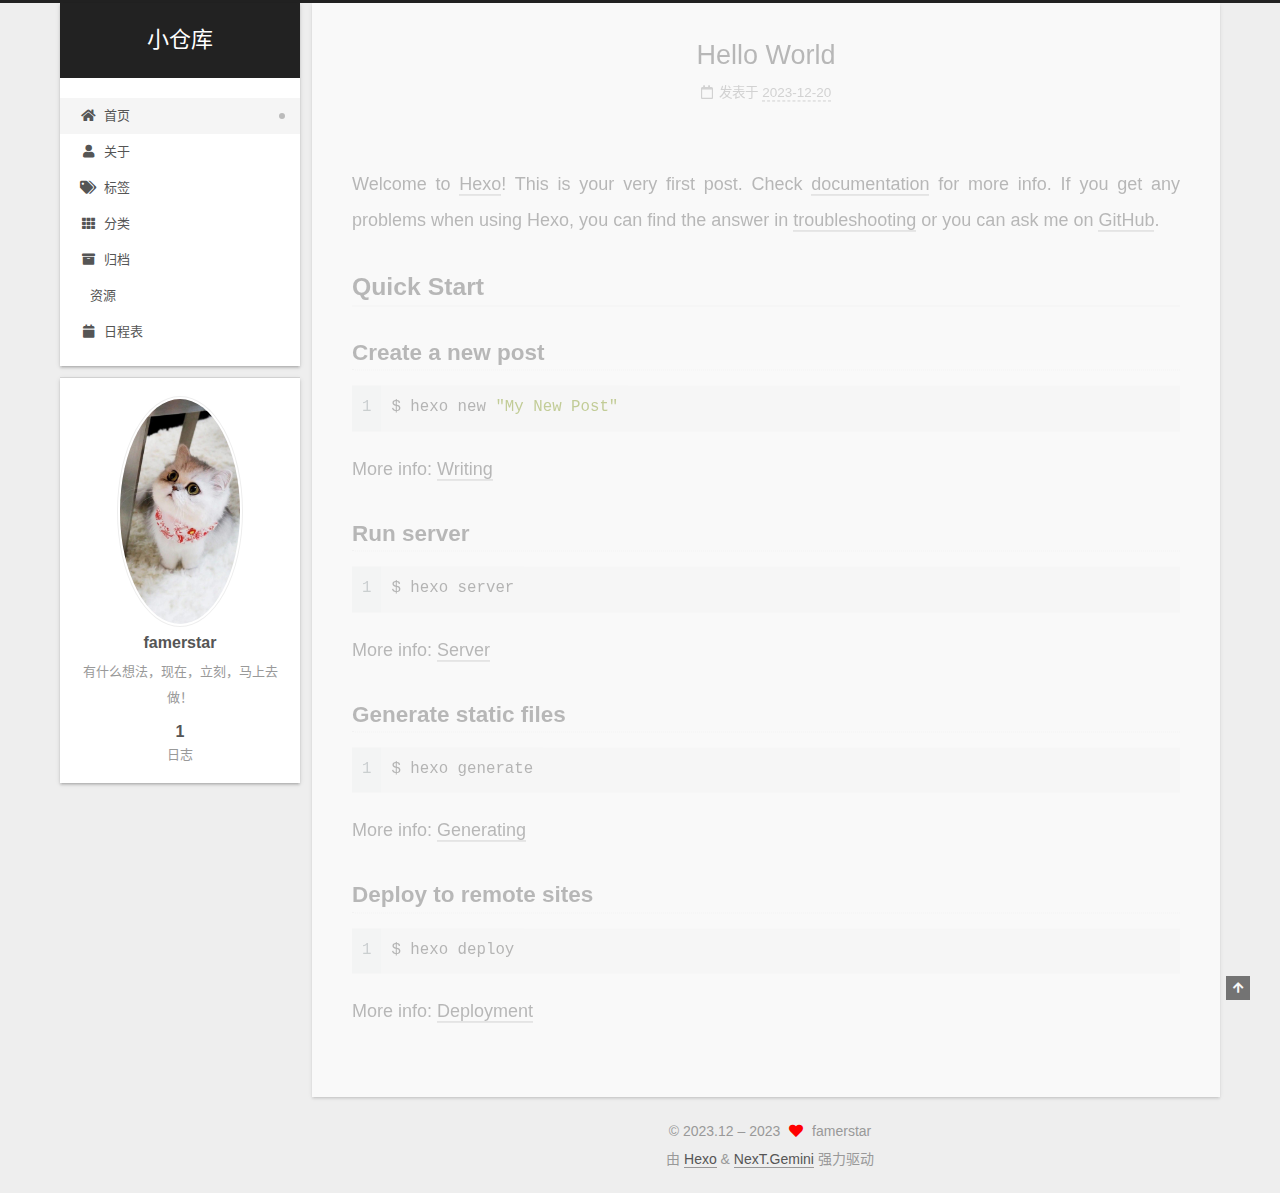
==== commit bb26bc5c: "Site updated: 2023-12-20 21:26:58" ====
--- a/index.html
+++ b/index.html
@@ -115,9 +115,34 @@
     <a href="/" rel="section"><i class="fa fa-home fa-fw"></i>首页</a>
 
   </li>
+        <li class="menu-item menu-item-about">
+
+    <a href="/about/" rel="section"><i class="fa fa-user fa-fw"></i>关于</a>
+
+  </li>
+        <li class="menu-item menu-item-tags">
+
+    <a href="/tags/" rel="section"><i class="fa fa-tags fa-fw"></i>标签</a>
+
+  </li>
+        <li class="menu-item menu-item-categories">
+
+    <a href="/categories/" rel="section"><i class="fa fa-th fa-fw"></i>分类</a>
+
+  </li>
         <li class="menu-item menu-item-archives">
 
     <a href="/archives/" rel="section"><i class="fa fa-archive fa-fw"></i>归档</a>
+
+  </li>
+        <li class="menu-item menu-item-resources">
+
+    <a href="/resources/" rel="section"><i class="fa-book fa-fw"></i>资源</a>
+
+  </li>
+        <li class="menu-item menu-item-schedule">
+
+    <a href="/schedule/" rel="section"><i class="fa fa-calendar fa-fw"></i>日程表</a>
 
   </li>
   </ul>
@@ -150,7 +175,7 @@
     <link itemprop="mainEntityOfPage" href="http://example.com/2023/12/20/hello-world/">
 
     <span hidden itemprop="author" itemscope itemtype="http://schema.org/Person">
-      <meta itemprop="image" content="/images/avatar.gif">
+      <meta itemprop="image" content="/images/cat.png">
       <meta itemprop="name" content="famerstar">
       <meta itemprop="description" content="有什么想法，现在，立刻，马上去做！">
     </span>
@@ -271,6 +296,8 @@
 
       <div class="site-overview-wrap sidebar-panel">
         <div class="site-author motion-element" itemprop="author" itemscope itemtype="http://schema.org/Person">
+    <img class="site-author-image" itemprop="image" alt="famerstar"
+      src="/images/cat.png">
   <p class="site-author-name" itemprop="name">famerstar</p>
   <div class="site-description" itemprop="description">有什么想法，现在，立刻，马上去做！</div>
 </div>
@@ -306,7 +333,7 @@
 
 <div class="copyright">
   
-  &copy; 
+  &copy; 2023.12 – 
   <span itemprop="copyrightYear">2023</span>
   <span class="with-love">
     <i class="fa fa-heart"></i>
--- a/css/main.css
+++ b/css/main.css
@@ -1141,6 +1141,7 @@
   margin: 0 auto;
   max-width: 120px;
   padding: 2px;
+  border-radius: 50%;
 }
 .site-author-name {
   color: var(--text-color);
@@ -1168,7 +1169,7 @@
 }
 .links-of-author a::before,
 .links-of-author span.exturl::before {
-  background: #5effb9;
+  background: #81c293;
   border-radius: 50%;
   content: ' ';
   display: inline-block;
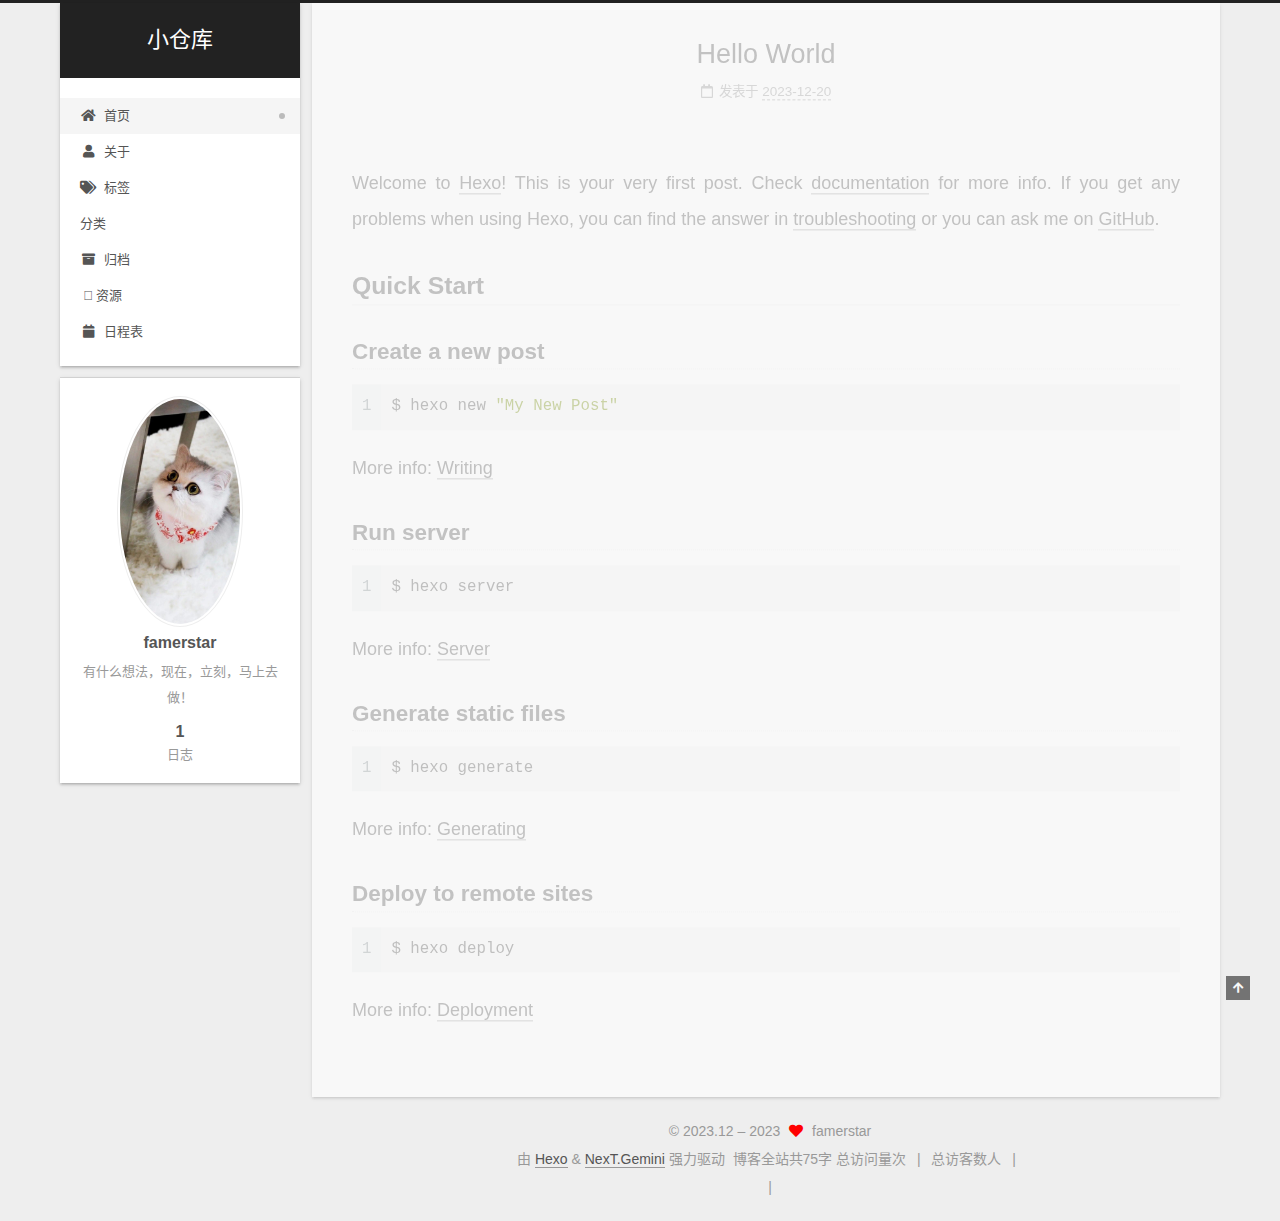
==== commit c5114ba4: "Site updated: 2023-12-27 21:07:35" ====
--- a/index.html
+++ b/index.html
@@ -127,7 +127,7 @@
   </li>
         <li class="menu-item menu-item-categories">
 
-    <a href="/categories/" rel="section"><i class="fa fa-th fa-fw"></i>分类</a>
+    <a href="/categories/" rel="section"><i class="th fa-fw"></i>分类</a>
 
   </li>
         <li class="menu-item menu-item-archives">
@@ -137,7 +137,7 @@
   </li>
         <li class="menu-item menu-item-resources">
 
-    <a href="/resources/" rel="section"><i class="fa-book fa-fw"></i>资源</a>
+    <a href="/resources/" rel="section"><i class="fal fa-book fa-fw"></i>资源</a>
 
   </li>
         <li class="menu-item menu-item-schedule">
@@ -343,7 +343,62 @@
   <div class="powered-by">由 <a href="https://hexo.io/" class="theme-link" rel="noopener" target="_blank">Hexo</a> & <a href="https://theme-next.org/" class="theme-link" rel="noopener" target="_blank">NexT.Gemini</a> 强力驱动
   </div>
 
+<div class="theme-info">
+  <div class="powered-by"></div>
+  <span class="post-count">博客全站共75字</span>
+</div>
+
+
+    <script async src="//dn-lbstatics.qbox.me/busuanzi/2.3/busuanzi.pure.mini.js"></script>
+
+    <span id="busuanzi_container_site_pv">总访问量<span id="busuanzi_value_site_pv"></span>次</span>
+    <span class="post-meta-divider">|</span>
+    <span id="busuanzi_container_site_uv">总访客数<span id="busuanzi_value_site_uv"></span>人</span>
+    <span class="post-meta-divider">|</span>
+<!-- 不蒜子计数初始值纠正 -->
+<script>
+$(document).ready(function() {
+
+    var int = setInterval(fixCount, 50);  // 50ms周期检测函数
+    var countOffset = 20000;  // 初始化首次数据
+
+    function fixCount() {            
+       if (document.getElementById("busuanzi_container_site_pv").style.display != "none")
+        {
+            $("#busuanzi_value_site_pv").html(parseInt($("#busuanzi_value_site_pv").html()) + countOffset); 
+            clearInterval(int);
+        }                  
+        if ($("#busuanzi_container_site_pv").css("display") != "none")
+        {
+            $("#busuanzi_value_site_uv").html(parseInt($("#busuanzi_value_site_uv").html()) + countOffset); // 加上初始数据 
+            clearInterval(int); // 停止检测
+        }  
+    }
+       	
+});
+</script> 
+
         
+<div class="busuanzi-count">
+  <script async src="https://busuanzi.ibruce.info/busuanzi/2.3/busuanzi.pure.mini.js"></script>
+    <span class="post-meta-item" id="busuanzi_container_site_uv" style="display: none;">
+      <span class="post-meta-item-icon">
+        <i class="fa fa-user"></i>
+      </span>
+      <span class="site-uv" title="总访客量">
+        <span id="busuanzi_value_site_uv"></span>
+      </span>
+    </span>
+    <span class="post-meta-divider">|</span>
+    <span class="post-meta-item" id="busuanzi_container_site_pv" style="display: none;">
+      <span class="post-meta-item-icon">
+        <i class="fa fa-eye"></i>
+      </span>
+      <span class="site-pv" title="总访问量">
+        <span id="busuanzi_value_site_pv"></span>
+      </span>
+    </span>
+</div>
 
 
 
--- a/css/main.css
+++ b/css/main.css
@@ -1169,7 +1169,7 @@
 }
 .links-of-author a::before,
 .links-of-author span.exturl::before {
-  background: #81c293;
+  background: #ffe817;
   border-radius: 50%;
   content: ' ';
   display: inline-block;
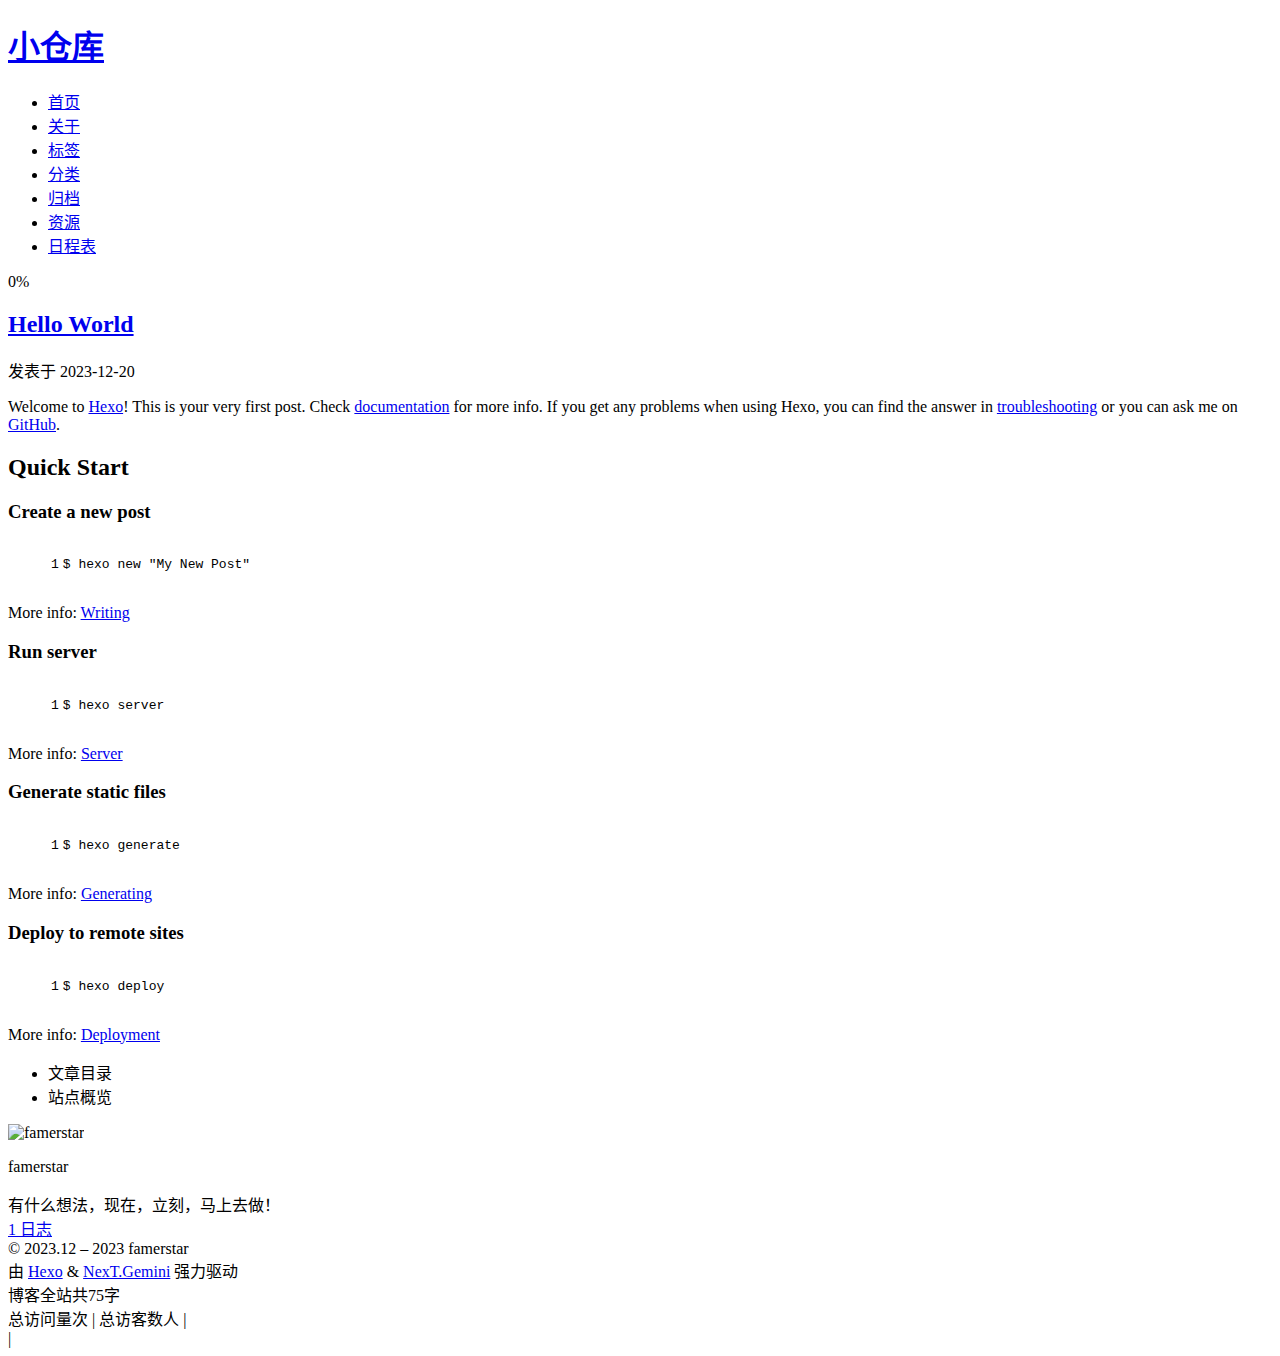
==== commit a46d7810: "Site updated: 2023-12-27 21:09:40" ====
--- a/index.html
+++ b/index.html
@@ -5,32 +5,32 @@
 <meta name="viewport" content="width=device-width, initial-scale=1, maximum-scale=2">
 <meta name="theme-color" content="#222">
 <meta name="generator" content="Hexo 7.0.0">
-  <link rel="apple-touch-icon" sizes="180x180" href="/images/apple-touch-icon-next.png">
-  <link rel="icon" type="image/png" sizes="32x32" href="/images/favicon-32x32-next.png">
-  <link rel="icon" type="image/png" sizes="16x16" href="/images/favicon-16x16-next.png">
-  <link rel="mask-icon" href="/images/logo.svg" color="#222">
-
-<link rel="stylesheet" href="/css/main.css">
-
-
-<link rel="stylesheet" href="/lib/font-awesome/css/all.min.css">
+  <link rel="apple-touch-icon" sizes="180x180" href="/famerstar/famerstar.github.io/images/apple-touch-icon-next.png">
+  <link rel="icon" type="image/png" sizes="32x32" href="/famerstar/famerstar.github.io/images/favicon-32x32-next.png">
+  <link rel="icon" type="image/png" sizes="16x16" href="/famerstar/famerstar.github.io/images/favicon-16x16-next.png">
+  <link rel="mask-icon" href="/famerstar/famerstar.github.io/images/logo.svg" color="#222">
+
+<link rel="stylesheet" href="/famerstar/famerstar.github.io/css/main.css">
+
+
+<link rel="stylesheet" href="/famerstar/famerstar.github.io/lib/font-awesome/css/all.min.css">
 
 <script id="hexo-configurations">
     var NexT = window.NexT || {};
-    var CONFIG = {"hostname":"example.com","root":"/","scheme":"Gemini","version":"7.8.0","exturl":false,"sidebar":{"position":"left","display":"post","padding":18,"offset":12,"onmobile":false},"copycode":{"enable":false,"show_result":false,"style":null},"back2top":{"enable":true,"sidebar":false,"scrollpercent":false},"bookmark":{"enable":false,"color":"#222","save":"auto"},"fancybox":false,"mediumzoom":false,"lazyload":false,"pangu":false,"comments":{"style":"tabs","active":null,"storage":true,"lazyload":false,"nav":null},"algolia":{"hits":{"per_page":10},"labels":{"input_placeholder":"Search for Posts","hits_empty":"We didn't find any results for the search: ${query}","hits_stats":"${hits} results found in ${time} ms"}},"localsearch":{"enable":false,"trigger":"auto","top_n_per_article":1,"unescape":false,"preload":false},"motion":{"enable":true,"async":false,"transition":{"post_block":"fadeIn","post_header":"slideDownIn","post_body":"slideDownIn","coll_header":"slideLeftIn","sidebar":"slideUpIn"}}};
+    var CONFIG = {"hostname":"github.com","root":"/famerstar/famerstar.github.io/","scheme":"Gemini","version":"7.8.0","exturl":false,"sidebar":{"position":"left","display":"post","padding":18,"offset":12,"onmobile":false},"copycode":{"enable":false,"show_result":false,"style":null},"back2top":{"enable":true,"sidebar":false,"scrollpercent":false},"bookmark":{"enable":false,"color":"#222","save":"auto"},"fancybox":false,"mediumzoom":false,"lazyload":false,"pangu":false,"comments":{"style":"tabs","active":null,"storage":true,"lazyload":false,"nav":null},"algolia":{"hits":{"per_page":10},"labels":{"input_placeholder":"Search for Posts","hits_empty":"We didn't find any results for the search: ${query}","hits_stats":"${hits} results found in ${time} ms"}},"localsearch":{"enable":false,"trigger":"auto","top_n_per_article":1,"unescape":false,"preload":false},"motion":{"enable":true,"async":false,"transition":{"post_block":"fadeIn","post_header":"slideDownIn","post_body":"slideDownIn","coll_header":"slideLeftIn","sidebar":"slideUpIn"}}};
   </script>
 
   <meta name="description" content="有什么想法，现在，立刻，马上去做！">
 <meta property="og:type" content="website">
 <meta property="og:title" content="小仓库">
-<meta property="og:url" content="http://example.com/index.html">
+<meta property="og:url" content="https://github.com/famerstar/famerstar.github.io/index.html">
 <meta property="og:site_name" content="小仓库">
 <meta property="og:description" content="有什么想法，现在，立刻，马上去做！">
 <meta property="og:locale" content="zh_CN">
 <meta property="article:author" content="famerstar">
 <meta name="twitter:card" content="summary">
 
-<link rel="canonical" href="http://example.com/">
+<link rel="canonical" href="https://github.com/famerstar/famerstar.github.io/">
 
 
 <script id="page-configurations">
@@ -92,7 +92,7 @@
 
   <div class="site-meta">
 
-    <a href="/" class="brand" rel="start">
+    <a href="/famerstar/famerstar.github.io/" class="brand" rel="start">
       <span class="logo-line-before"><i></i></span>
       <h1 class="site-title">小仓库</h1>
       <span class="logo-line-after"><i></i></span>
@@ -112,37 +112,37 @@
   <ul id="menu" class="main-menu menu">
         <li class="menu-item menu-item-home">
 
-    <a href="/" rel="section"><i class="fa fa-home fa-fw"></i>首页</a>
+    <a href="/famerstar/famerstar.github.io/" rel="section"><i class="fa fa-home fa-fw"></i>首页</a>
 
   </li>
         <li class="menu-item menu-item-about">
 
-    <a href="/about/" rel="section"><i class="fa fa-user fa-fw"></i>关于</a>
+    <a href="/famerstar/famerstar.github.io/about/" rel="section"><i class="fa fa-user fa-fw"></i>关于</a>
 
   </li>
         <li class="menu-item menu-item-tags">
 
-    <a href="/tags/" rel="section"><i class="fa fa-tags fa-fw"></i>标签</a>
+    <a href="/famerstar/famerstar.github.io/tags/" rel="section"><i class="fa fa-tags fa-fw"></i>标签</a>
 
   </li>
         <li class="menu-item menu-item-categories">
 
-    <a href="/categories/" rel="section"><i class="th fa-fw"></i>分类</a>
+    <a href="/famerstar/famerstar.github.io/categories/" rel="section"><i class="th fa-fw"></i>分类</a>
 
   </li>
         <li class="menu-item menu-item-archives">
 
-    <a href="/archives/" rel="section"><i class="fa fa-archive fa-fw"></i>归档</a>
+    <a href="/famerstar/famerstar.github.io/archives/" rel="section"><i class="fa fa-archive fa-fw"></i>归档</a>
 
   </li>
         <li class="menu-item menu-item-resources">
 
-    <a href="/resources/" rel="section"><i class="fal fa-book fa-fw"></i>资源</a>
+    <a href="/famerstar/famerstar.github.io/resources/" rel="section"><i class="fal fa-book fa-fw"></i>资源</a>
 
   </li>
         <li class="menu-item menu-item-schedule">
 
-    <a href="/schedule/" rel="section"><i class="fa fa-calendar fa-fw"></i>日程表</a>
+    <a href="/famerstar/famerstar.github.io/schedule/" rel="section"><i class="fa fa-calendar fa-fw"></i>日程表</a>
 
   </li>
   </ul>
@@ -172,10 +172,10 @@
   
   
   <article itemscope itemtype="http://schema.org/Article" class="post-block" lang="zh-CN">
-    <link itemprop="mainEntityOfPage" href="http://example.com/2023/12/20/hello-world/">
+    <link itemprop="mainEntityOfPage" href="https://github.com/famerstar/famerstar.github.io/2023/12/20/hello-world/">
 
     <span hidden itemprop="author" itemscope itemtype="http://schema.org/Person">
-      <meta itemprop="image" content="/images/cat.png">
+      <meta itemprop="image" content="/famerstar/famerstar.github.io/images/cat.png">
       <meta itemprop="name" content="famerstar">
       <meta itemprop="description" content="有什么想法，现在，立刻，马上去做！">
     </span>
@@ -186,7 +186,7 @@
       <header class="post-header">
         <h2 class="post-title" itemprop="name headline">
           
-            <a href="/2023/12/20/hello-world/" class="post-title-link" itemprop="url">Hello World</a>
+            <a href="/famerstar/famerstar.github.io/2023/12/20/hello-world/" class="post-title-link" itemprop="url">Hello World</a>
         </h2>
 
         <div class="post-meta">
@@ -210,7 +210,7 @@
     <div class="post-body" itemprop="articleBody">
 
       
-          <p>Welcome to <a target="_blank" rel="noopener" href="https://hexo.io/">Hexo</a>! This is your very first post. Check <a target="_blank" rel="noopener" href="https://hexo.io/docs/">documentation</a> for more info. If you get any problems when using Hexo, you can find the answer in <a target="_blank" rel="noopener" href="https://hexo.io/docs/troubleshooting.html">troubleshooting</a> or you can ask me on <a target="_blank" rel="noopener" href="https://github.com/hexojs/hexo/issues">GitHub</a>.</p>
+          <p>Welcome to <a target="_blank" rel="noopener" href="https://hexo.io/">Hexo</a>! This is your very first post. Check <a target="_blank" rel="noopener" href="https://hexo.io/docs/">documentation</a> for more info. If you get any problems when using Hexo, you can find the answer in <a target="_blank" rel="noopener" href="https://hexo.io/docs/troubleshooting.html">troubleshooting</a> or you can ask me on <a href="https://github.com/hexojs/hexo/issues">GitHub</a>.</p>
 <h2 id="Quick-Start"><a href="#Quick-Start" class="headerlink" title="Quick Start"></a>Quick Start</h2><h3 id="Create-a-new-post"><a href="#Create-a-new-post" class="headerlink" title="Create a new post"></a>Create a new post</h3><figure class="highlight bash"><table><tr><td class="gutter"><pre><span class="line">1</span><br></pre></td><td class="code"><pre><span class="line">$ hexo new <span class="string">&quot;My New Post&quot;</span></span><br></pre></td></tr></table></figure>
 
 <p>More info: <a target="_blank" rel="noopener" href="https://hexo.io/docs/writing.html">Writing</a></p>
@@ -297,14 +297,14 @@
       <div class="site-overview-wrap sidebar-panel">
         <div class="site-author motion-element" itemprop="author" itemscope itemtype="http://schema.org/Person">
     <img class="site-author-image" itemprop="image" alt="famerstar"
-      src="/images/cat.png">
+      src="/famerstar/famerstar.github.io/images/cat.png">
   <p class="site-author-name" itemprop="name">famerstar</p>
   <div class="site-description" itemprop="description">有什么想法，现在，立刻，马上去做！</div>
 </div>
 <div class="site-state-wrap motion-element">
   <nav class="site-state">
       <div class="site-state-item site-state-posts">
-          <a href="/archives/">
+          <a href="/famerstar/famerstar.github.io/archives/">
         
           <span class="site-state-item-count">1</span>
           <span class="site-state-item-name">日志</span>
@@ -412,19 +412,19 @@
   </div>
 
   
-  <script src="/lib/anime.min.js"></script>
-  <script src="/lib/velocity/velocity.min.js"></script>
-  <script src="/lib/velocity/velocity.ui.min.js"></script>
-
-<script src="/js/utils.js"></script>
-
-<script src="/js/motion.js"></script>
-
-
-<script src="/js/schemes/pisces.js"></script>
-
-
-<script src="/js/next-boot.js"></script>
+  <script src="/famerstar/famerstar.github.io/lib/anime.min.js"></script>
+  <script src="/famerstar/famerstar.github.io/lib/velocity/velocity.min.js"></script>
+  <script src="/famerstar/famerstar.github.io/lib/velocity/velocity.ui.min.js"></script>
+
+<script src="/famerstar/famerstar.github.io/js/utils.js"></script>
+
+<script src="/famerstar/famerstar.github.io/js/motion.js"></script>
+
+
+<script src="/famerstar/famerstar.github.io/js/schemes/pisces.js"></script>
+
+
+<script src="/famerstar/famerstar.github.io/js/next-boot.js"></script>
 
 
 
